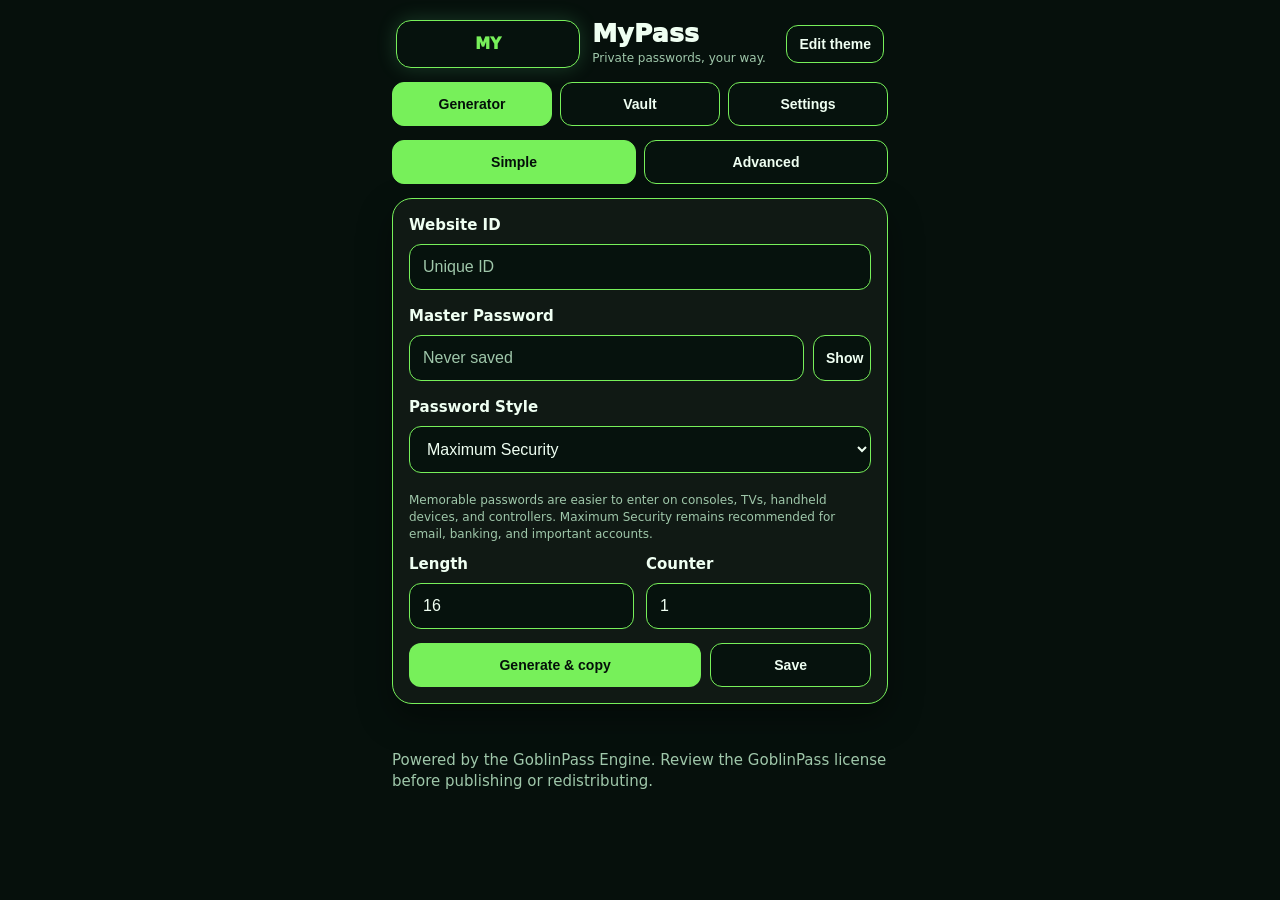
==== index.html @ a44c0b5d "4" ====
<!DOCTYPE html>
<html lang="en">
<head>
  <meta charset="utf-8">
  <title>MyPass</title>
  <meta name="viewport" content="width=device-width, initial-scale=1, viewport-fit=cover">
  <meta name="theme-color" content="#101914">
  <link rel="manifest" href="manifest.webmanifest">
  <link rel="stylesheet" href="style.css">
  <style>:root{--bg:#06100c;--card:#101914;--card2:#101914;--border:#77f05a;--border2:#77f05a;--text:#effff2;--muted:#9fc7aa;--input:#06120d;--green:#77f05a;--green2:#77f05a;--danger:#ff6672;--shadow:0 14px 34px rgba(0,0,0,.38)}*{box-sizing:border-box}body{margin:0;min-height:100vh;background:var(--bg);color:var(--text);font:15px/1.4 system-ui,-apple-system,Segoe UI,Roboto,Arial,sans-serif}.app{width:min(100%,520px);margin:0 auto;padding:calc(12px + env(safe-area-inset-top)) 12px calc(24px + env(safe-area-inset-bottom))}.brand{display:flex;align-items:center;gap:12px;padding:8px 4px 14px}.brand>div{flex:1}.theme-edit-toggle{width:auto;min-height:38px;padding:9px 12px}.mode-toggle{display:grid;grid-template-columns:1fr 1fr;gap:8px;margin:0 0 14px}.mode-toggle button.active{background:var(--green);color:#041009;border-color:var(--green)}body.simple-mode .advanced-only{display:none!important}.logo{width:48px;height:48px;display:grid;place-items:center;border-radius:15px;background:var(--input);border:1px solid var(--green);color:var(--green);font-weight:950;box-shadow:0 0 20px rgba(116,255,157,.18);object-fit:cover}.logo-fallback{display:grid}h1{font-size:25px;line-height:1;margin:0;font-weight:950;letter-spacing:.01em}.brand p{margin:4px 0 0;color:var(--muted);font-size:12px}.app-menu{display:grid;grid-template-columns:repeat(3,1fr);gap:8px;margin:0 0 14px}.app-menu button.active{background:var(--green);color:#041009;border-color:var(--green)}.page-section{display:block}.card{background:linear-gradient(180deg,var(--card),var(--card2));border:1px solid var(--border);border-radius:20px;padding:16px;box-shadow:var(--shadow);margin-bottom:14px}.theme-editor{display:grid;gap:10px}.swatch-row{display:grid;grid-template-columns:1fr repeat(4,42px);gap:8px;align-items:center}.swatch-row input{height:42px;padding:5px}.swatch-row button{height:42px;padding:0;border-color:var(--border)}.swatch-row button[data-colour="#74ff9d"]{background:#74ff9d}.swatch-row button[data-colour="#ec4bdd"]{background:#ec4bdd}.swatch-row button[data-colour="#4da3ff"]{background:#4da3ff}.swatch-row button[data-colour="#ffd166"]{background:#ffd166}.swatch-row button[data-secondary="#09160f"]{background:#09160f}.swatch-row button[data-secondary="#161026"]{background:#161026}.swatch-row button[data-secondary="#101827"]{background:#101827}.swatch-row button[data-secondary="#f7fff8"]{background:#f7fff8}.swatch-row button[data-text="#effff2"]{background:#effff2}.swatch-row button[data-text="#0b160f"]{background:#0b160f}.swatch-row button[data-text="#ffd166"]{background:#ffd166}.swatch-row button[data-text="#ffffff"]{background:#ffffff}.swatch-row button[data-muted="#9fc7aa"]{background:#9fc7aa}.swatch-row button[data-muted="#4d6355"]{background:#4d6355}.swatch-row button[data-muted="#c7f9cc"]{background:#c7f9cc}.swatch-row button[data-muted="#f4d35e"]{background:#f4d35e}label{display:block;font-weight:800;margin:0 0 8px}input,select{width:100%;border:1px solid var(--border2);background:var(--input);color:var(--text);border-radius:12px;padding:13px;outline:none;font-size:16px}select{margin-bottom:12px}input:focus,select:focus{border-color:var(--green);box-shadow:0 0 0 3px color-mix(in srgb,var(--green) 18%,transparent)}input::placeholder{color:var(--muted)}.card>input{margin-bottom:16px}.advanced-only{margin-bottom:16px}.advanced-only>input{margin-bottom:16px}.advanced-only>input:last-of-type{margin-bottom:10px}.input-row{display:flex;gap:9px;margin-bottom:16px}.input-row input{flex:1}.icon-btn{width:58px;min-width:58px;border:1px solid var(--border2);background:var(--input);color:var(--text);border-radius:12px;cursor:pointer}.icon-btn.small{height:42px;width:72px;min-width:72px;padding:9px 12px;white-space:nowrap}.save-full-row{display:flex;align-items:center;gap:8px;color:var(--muted);font-size:13px;margin:6px 0 0;font-weight:750}.check{display:flex;align-items:center;gap:8px;color:var(--muted);font-size:13px;margin:0;font-weight:750}.save-full-row input,.check input{width:16px;height:16px;padding:0;accent-color:var(--green2);flex:0 0 16px}.options-grid{display:grid;grid-template-columns:repeat(4,1fr);gap:6px;margin-bottom:14px}.check{justify-content:center;background:var(--input);border:1px solid var(--border);border-radius:12px;padding:10px 6px}.number-row{display:grid;grid-template-columns:1fr 1fr;gap:12px;margin-bottom:14px}.button-row{display:grid;grid-template-columns:1fr .55fr;gap:9px}button,.import-label{border:1px solid var(--border2);background:var(--input);color:var(--text);border-radius:12px;padding:13px 12px;font-weight:850;cursor:pointer;text-align:center;font-size:14px}.primary{background:var(--green);color:#041009;border:0}.result{margin-top:14px;border:1px dashed var(--border2);border-radius:12px;padding:12px;display:grid;grid-template-columns:minmax(0,1fr) 72px 72px;align-items:center;gap:10px;background:var(--input);color:var(--text)}.result span{min-width:0;overflow-wrap:anywhere;line-height:1.35}.hidden{display:none!important}.security-key-box{margin-bottom:16px}.security-key-box input[readonly]{cursor:pointer}.security-input-panel{margin-top:10px;padding:12px;border:1px solid var(--border);border-radius:15px;background:var(--input)}.security-panel-title{margin:0 0 10px;color:var(--muted);font-size:12px;font-weight:850}.security-progress{margin:0 0 10px;color:var(--text);font-size:13px;font-weight:850}.security-key-grid{display:grid;grid-template-columns:repeat(6,1fr);gap:7px}.security-key-grid button,.security-actions button{min-height:46px;padding:10px 6px}.security-actions{display:grid;grid-template-columns:repeat(4,1fr);gap:8px;margin-top:10px}.combo-slots{display:grid;grid-template-columns:repeat(6,1fr);gap:7px}.combo-slots button{min-height:50px;padding:10px 4px;font-size:18px}.combo-choice-panel{margin-top:10px;padding-top:10px;border-top:1px solid var(--border)}.combo-actions{grid-template-columns:repeat(3,1fr)}.notice{margin:12px 0 0;padding:12px;border:1px solid #6a5b20;border-radius:12px;background:#1b1909;color:#ffe58a;font-size:13px}.setting-row{display:flex;align-items:center;gap:10px;margin:14px 0 10px;color:var(--text)}.setting-row input{width:18px;height:18px;padding:0;accent-color:var(--green2);flex:0 0 18px}.status-line{margin:10px 0;padding:10px 12px;border:1px solid var(--border);border-radius:12px;background:var(--input);color:var(--text);font-weight:800;font-size:13px}.settings-stack{display:grid;gap:12px;margin-top:12px}.settings-card{border:1px solid var(--border);border-radius:16px;background:color-mix(in srgb,var(--input) 76%,transparent);padding:14px}.settings-card h3{margin:0 0 10px;font-size:16px}.settings-reveal{margin:8px 0 14px;padding:12px;border:1px solid var(--border);border-radius:14px;background:var(--input)}.more-info{margin:8px 0;color:var(--muted);font-size:12px}.more-info summary{cursor:pointer;color:var(--green);font-weight:850}.more-info p{margin:8px 0 0}.settings-actions{display:grid;grid-template-columns:1fr 1fr;gap:8px;margin:10px 0}.settings-actions.single-action{grid-template-columns:1fr}.settings-subtitle{margin:22px 0 8px;font-size:16px}.google-button-area{min-height:44px;display:flex;align-items:center;margin:10px 0}.google-button-area:empty{display:none}.google-account-card input:disabled{opacity:.55}.vault-head{display:flex;align-items:center;justify-content:space-between;gap:10px}h2{margin:0;font-size:18px}.muted{color:var(--muted);font-size:12px;margin:7px 0 12px}.pin-row{display:grid;grid-template-columns:1fr 96px;gap:8px}.filter{margin:4px 0 10px}.vault-actions{display:flex;gap:8px;margin-bottom:10px}.import-label{position:relative;overflow:hidden}.import-label input{position:absolute;inset:0;opacity:0}.entry{border:1px solid var(--border);border-radius:15px;padding:13px;margin-bottom:10px;background:var(--input)}.entry-title{font-weight:950;margin-bottom:7px}.entry-line{color:var(--text);font-size:13px;margin:4px 0}.entry-actions{display:grid;grid-template-columns:repeat(2,1fr);gap:8px;margin-top:10px}.entry-actions button{padding:10px 8px}.danger{color:#ffe3e6;border-color:#70424a;background:#211014}.sensitive-note{color:var(--muted);font-size:11px;margin-left:5px}footer{width:min(100%,520px);margin:0 auto;padding:8px 12px 28px;color:var(--muted)}@media(max-width:380px){.security-key-grid{grid-template-columns:repeat(4,1fr)}.combo-slots{grid-template-columns:repeat(6,1fr)}.security-actions{grid-template-columns:1fr}.combo-actions{grid-template-columns:1fr}.options-grid{grid-template-columns:repeat(2,1fr)}.button-row{grid-template-columns:1fr}.result{grid-template-columns:1fr}.result .icon-btn.small{width:100%}.settings-actions{grid-template-columns:1fr}}</style>
</head>
<body>
  <main class="app">
    <header class="brand">
      <div id="brandLogoMark" class="logo logo-fallback" aria-hidden="true">M</div>
      <div>
        <h1 id="brandTitle">MyPass</h1>
        <p id="brandTagline">Private passwords, your way.</p>
      </div>
      <button id="themeEditToggle" class="theme-edit-toggle" type="button">Edit theme</button>
    </header>

    <nav class="app-menu" aria-label="Main menu">
      <button id="generatorTab" class="active" type="button" data-page-target="generatorPage">Generator</button>
      <button id="vaultTab" type="button" data-page-target="vaultPage">Vault</button>
      <button id="settingsTab" type="button" data-page-target="settingsPage">Settings</button>
    </nav>

    <div class="mode-toggle" aria-label="Interface mode">
      <button id="simpleMode" type="button">Simple</button>
      <button id="advancedMode" type="button">Advanced</button>
    </div>

    <section id="themeEditor" class="card theme-editor hidden">
      <label>Site name</label>
      <input id="themeSiteName" type="text" value="MyPass">
      <label>Tagline</label>
      <input id="themeTagline" type="text" value="Private passwords, your way.">
      <label>Primary colour</label>
      <div class="swatch-row">
        <input id="themePrimary" type="color" value="#77f05a">
        <button data-colour="#74ff9d" type="button"></button>
        <button data-colour="#ec4bdd" type="button"></button>
        <button data-colour="#4da3ff" type="button"></button>
        <button data-colour="#ffd166" type="button"></button>
      </div>
      <label>Secondary colour</label>
      <div class="swatch-row">
        <input id="themeSecondary" type="color" value="#101914">
        <button data-secondary="#09160f" type="button"></button>
        <button data-secondary="#161026" type="button"></button>
        <button data-secondary="#101827" type="button"></button>
        <button data-secondary="#f7fff8" type="button"></button>
      </div>
      <label>Font colour</label>
      <div class="swatch-row">
        <input id="themeText" type="color" value="#effff2">
        <button data-text="#effff2" type="button"></button>
        <button data-text="#0b160f" type="button"></button>
        <button data-text="#ffd166" type="button"></button>
        <button data-text="#ffffff" type="button"></button>
      </div>
      <label>Muted text colour</label>
      <div class="swatch-row">
        <input id="themeMuted" type="color" value="#9fc7aa">
        <button data-muted="#9fc7aa" type="button"></button>
        <button data-muted="#4d6355" type="button"></button>
        <button data-muted="#c7f9cc" type="button"></button>
        <button data-muted="#f4d35e" type="button"></button>
      </div>
      <button id="themeReset" type="button">Reset theme</button>
    </section>

    <section id="generatorPage" class="page-section">
    <section class="card">
      <label>Website ID</label>
      <input id="siteId" type="text" placeholder="Unique ID" autocomplete="off" autocapitalize="none" spellcheck="false">

      <div class="advanced-only">
        <label>Site (optional)</label>
        <input id="site" type="text" placeholder="example.com" autocomplete="off" autocapitalize="none" spellcheck="false">

        <label>Login (optional)</label>
        <input id="login" type="text" placeholder="username or email" autocomplete="off" autocapitalize="none" spellcheck="false">

        <label class="save-full-row">
          <input id="storeFullLogin" type="checkbox">
          Store full login for this entry
        </label>
      </div>

      <label>Master Password</label>
      <div class="input-row">
        <input id="master" type="password" placeholder="Never saved" autocomplete="off" autocapitalize="none" spellcheck="false">
        <button id="toggleMaster" class="icon-btn" type="button" aria-label="Show master password">Show</button>
      </div>

      <div id="securityKeyBox" class="security-key-box hidden" data-entry-mode="keyboard">
        <label>Additional Secret</label>
        <input id="securityKey" type="password" placeholder="Example: GP4837" autocomplete="off" autocapitalize="characters" spellcheck="false">
        <p class="muted">The full Additional Secret is required every time. MyPass does not store it.</p>
        <div id="securityInputPanel" class="security-input-panel hidden" aria-live="polite"></div>
      </div>

      <label for="passwordStyle">Password Style</label>
      <select id="passwordStyle">
        <option value="maximum">Maximum Security</option>
        <option value="memorable">Memorable Password</option>
      </select>
      <div id="memorableOptions" class="hidden">
        <label for="memorableStrength">Memorable Strength</label>
        <select id="memorableStrength">
          <option value="easy">Easy - 3 words</option>
          <option value="standard" selected>Standard - 4 words</option>
          <option value="strong">Strong - 4 words + number + symbol</option>
        </select>
      </div>
      <p class="muted">Memorable passwords are easier to enter on consoles, TVs, handheld devices, and controllers. Maximum Security remains recommended for email, banking, and important accounts.</p>

      <div class="options-grid advanced-only">
        <label class="check"><input id="lower" type="checkbox" checked> a-z</label>
        <label class="check"><input id="upper" type="checkbox" checked> A-Z</label>
        <label class="check"><input id="nums" type="checkbox" checked> 0-9</label>
        <label class="check"><input id="symbols" type="checkbox" checked> %!@</label>
      </div>

      <div class="number-row">
        <div>
          <label>Length</label>
          <input id="length" type="number" min="8" max="64" value="16">
        </div>
        <div>
          <label>Counter</label>
          <input id="counter" type="number" min="1" max="999" value="1">
        </div>
      </div>

      <div class="button-row">
        <button id="generate" class="primary" type="button">Generate & copy</button>
        <button id="save" type="button">Save</button>
      </div>

      <div id="result" class="result hidden">
        <span id="resultText"></span>
        <button id="copyGenerated" class="icon-btn small" type="button" aria-label="Copy generated password">Copy</button>
        <button id="toggleGenerated" class="icon-btn small" type="button" aria-label="Show generated password">Show</button>
      </div>
    </section>
    </section>

    <section id="vaultPage" class="page-section hidden">
    <section class="card">
      <div class="vault-head">
        <h2>Vault</h2>
        <button id="vaultBtn" type="button">Show vault</button>
      </div>
      <p class="muted">Saved encrypted on this device. Your vault PIN is required to decrypt saved entries.</p>

      <div id="pinBox" class="pin-box hidden">
        <p class="muted">Create or enter your vault PIN to decrypt your local vault.</p>
        <div class="pin-row">
          <input id="vaultPin" type="password" maxlength="4" inputmode="numeric" placeholder="Vault PIN">
          <button id="setOrUnlockPin" type="button">Unlock</button>
        </div>
      </div>

      <div id="vaultArea" class="hidden">
        <input id="filter" class="filter" type="text" placeholder="Filter vault..." autocomplete="off">
        <div class="vault-actions">
          <button id="exportBtn" type="button">Export</button>
          <label class="import-label">
            Import
            <input id="importFile" type="file" accept="application/json">
          </label>
        </div>
        <div id="entries" class="entries"></div>
      </div>
    </section>
    </section>

    <section id="settingsPage" class="page-section hidden">
      <section class="card">
        <div class="vault-head">
          <h2>Settings</h2>
        </div>
        <select id="defaultPasswordStyle" class="hidden" aria-hidden="true" tabindex="-1">
          <option value="maximum" selected>Maximum Security</option>
          <option value="memorable">Memorable Password</option>
        </select>
        <div class="settings-stack">
          <section class="settings-card">
            <h3>Vault</h3>
            <label class="setting-row">
              <input id="saveWebsiteIds" type="checkbox" checked>
              Save Website IDs in vault
            </label>
            <p class="muted">Keeps saved entries easier to reuse. Turn this off if you prefer to remember IDs yourself.</p>
          </section>
          <section class="settings-card">
            <h3>Security</h3>
            <label class="setting-row">
              <input id="enableSecurityKey" type="checkbox">
              Enable Additional Secret
            </label>
            <div id="securityKeyMethodGroup" class="settings-reveal hidden">
              <label for="securityKeyInputMethod">Additional Secret Input Method</label>
              <select id="securityKeyInputMethod">
                <option value="normal">Normal Keyboard</option>
                <option value="desktop-shuffled">Desktop Shuffled Keyboard</option>
                <option value="mobile-combo">Mobile Combination Lock</option>
              </select>
              <details class="more-info">
                <summary>More info</summary>
                <p>Recommended formats include G48372, DOG123, CAT456, or GP4837. Suggested format: 2 letters + 4 digits, for example GP4837.</p>
              </details>
              <p id="securityKeyWarning" class="notice">The Additional Secret adds another private input to password generation. It may reduce risk from basic keyloggers, but it cannot protect against a fully compromised device, screen recording, or advanced malware.</p>
            </div>
            <label class="setting-row">
              <input id="enableTrustedDevice" type="checkbox">
              Enable Trusted Device Protection
            </label>
            <div id="trustedDeviceDetails" class="settings-reveal hidden">
              <p id="trustedDeviceStatus" class="status-line">Trusted Device Protection: Disabled</p>
              <div class="settings-actions">
                <button id="showRecoveryKey" type="button">Show Recovery Key</button>
                <button id="restoreTrustedDevice" type="button">Restore Trusted Device</button>
              </div>
              <details class="more-info">
                <summary>More info</summary>
                <p>Trusted Device Protection adds a hidden local key to password generation. Passwords created with it enabled need the same trusted key restored on another device.</p>
              </details>
              <p id="trustedDeviceWarning" class="notice">If the Trusted Device Key is lost and no recovery key was saved, passwords generated with Trusted Device Protection cannot be recovered.</p>
            </div>
          </section>
          <section class="settings-card">
            <h3>Privacy</h3>
            <label class="setting-row">
              <input id="copyPasswordOnly" type="checkbox">
              Copy Password Only
            </label>
            <p class="muted">Copies the generated password without showing it on screen.</p>
          </section>
          <section class="settings-card google-account-card">
            <h3>Google Sign-In</h3>
            <p class="muted">Optional. Google Sign-In can identify the user for future encrypted vault sync/import/export convenience. It is not used for password generation unless Google Security Factor is enabled.</p>
            <label class="setting-row">
              <input id="googleSecurityFactor" type="checkbox">
              Google Security Factor
            </label>
            <p class="muted">When enabled, GoblinPass requires Google Sign-In and uses the stable Google account subject ID as an extra password ingredient. It does not use your email address.</p>
            <p id="googleSecurityWarning" class="notice">If you lose access to this Google account, you may not be able to regenerate the same passwords.</p>
            <div class="settings-actions">
              <button id="setupGoogleSignIn" type="button">Set up Google Sign-In</button>
              <button id="googleSignOut" type="button">Sign out</button>
            </div>
            <div id="googleSignInButton" class="google-button-area"></div>
            <p id="googleSignInStatus" class="status-line">Google Sign-In: Not signed in</p>
            <details class="more-info">
              <summary>More info</summary>
              <p>Google Sign-In uses basic identity only. Do not add a Google client secret to this static site. The Google Subject ID is kept in memory for generation and is not saved in plain text.</p>
            </details>
          </section>
        </div>
      </section>
    </section>
  </main>
  <footer>Powered by the GoblinPass Engine. Review the GoblinPass license before publishing or redistributing.</footer>
  <script src="core/security.js"></script>
  <script src="core/password-generator.js"></script>
  <script src="app.js"></script>
</body>
</html>
---- style.css ----
:root{--bg:#06100c;--card:#101914;--card2:#101914;--border:#77f05a;--border2:#77f05a;--text:#effff2;--muted:#9fc7aa;--input:#06120d;--green:#77f05a;--green2:#77f05a;--danger:#ff6672;--shadow:0 14px 34px rgba(0,0,0,.38)}*{box-sizing:border-box}body{margin:0;min-height:100vh;background:var(--bg);color:var(--text);font:15px/1.4 system-ui,-apple-system,Segoe UI,Roboto,Arial,sans-serif}.app{width:min(100%,520px);margin:0 auto;padding:calc(12px + env(safe-area-inset-top)) 12px calc(24px + env(safe-area-inset-bottom))}.brand{display:flex;align-items:center;gap:12px;padding:8px 4px 14px}.brand>div{flex:1}.theme-edit-toggle{width:auto;min-height:38px;padding:9px 12px}.mode-toggle{display:grid;grid-template-columns:1fr 1fr;gap:8px;margin:0 0 14px}.mode-toggle button.active{background:var(--green);color:#041009;border-color:var(--green)}body.simple-mode .advanced-only{display:none!important}.logo{width:48px;height:48px;display:grid;place-items:center;border-radius:15px;background:var(--input);border:1px solid var(--green);color:var(--green);font-weight:950;box-shadow:0 0 20px rgba(116,255,157,.18);object-fit:cover}.logo-fallback{display:grid}h1{font-size:25px;line-height:1;margin:0;font-weight:950;letter-spacing:.01em}.brand p{margin:4px 0 0;color:var(--muted);font-size:12px}.app-menu{display:grid;grid-template-columns:repeat(3,1fr);gap:8px;margin:0 0 14px}.app-menu button.active{background:var(--green);color:#041009;border-color:var(--green)}.page-section{display:block}.card{background:linear-gradient(180deg,var(--card),var(--card2));border:1px solid var(--border);border-radius:20px;padding:16px;box-shadow:var(--shadow);margin-bottom:14px}.theme-editor{display:grid;gap:10px}.swatch-row{display:grid;grid-template-columns:1fr repeat(4,42px);gap:8px;align-items:center}.swatch-row input{height:42px;padding:5px}.swatch-row button{height:42px;padding:0;border-color:var(--border)}.swatch-row button[data-colour="#74ff9d"]{background:#74ff9d}.swatch-row button[data-colour="#ec4bdd"]{background:#ec4bdd}.swatch-row button[data-colour="#4da3ff"]{background:#4da3ff}.swatch-row button[data-colour="#ffd166"]{background:#ffd166}.swatch-row button[data-secondary="#09160f"]{background:#09160f}.swatch-row button[data-secondary="#161026"]{background:#161026}.swatch-row button[data-secondary="#101827"]{background:#101827}.swatch-row button[data-secondary="#f7fff8"]{background:#f7fff8}.swatch-row button[data-text="#effff2"]{background:#effff2}.swatch-row button[data-text="#0b160f"]{background:#0b160f}.swatch-row button[data-text="#ffd166"]{background:#ffd166}.swatch-row button[data-text="#ffffff"]{background:#ffffff}.swatch-row button[data-muted="#9fc7aa"]{background:#9fc7aa}.swatch-row button[data-muted="#4d6355"]{background:#4d6355}.swatch-row button[data-muted="#c7f9cc"]{background:#c7f9cc}.swatch-row button[data-muted="#f4d35e"]{background:#f4d35e}label{display:block;font-weight:800;margin:0 0 8px}input,select{width:100%;border:1px solid var(--border2);background:var(--input);color:var(--text);border-radius:12px;padding:13px;outline:none;font-size:16px}select{margin-bottom:12px}input:focus,select:focus{border-color:var(--green);box-shadow:0 0 0 3px color-mix(in srgb,var(--green) 18%,transparent)}input::placeholder{color:var(--muted)}.card>input{margin-bottom:16px}.advanced-only{margin-bottom:16px}.advanced-only>input{margin-bottom:16px}.advanced-only>input:last-of-type{margin-bottom:10px}.input-row{display:flex;gap:9px;margin-bottom:16px}.input-row input{flex:1}.icon-btn{width:58px;min-width:58px;border:1px solid var(--border2);background:var(--input);color:var(--text);border-radius:12px;cursor:pointer}.icon-btn.small{height:42px;width:72px;min-width:72px;padding:9px 12px;white-space:nowrap}.save-full-row{display:flex;align-items:center;gap:8px;color:var(--muted);font-size:13px;margin:6px 0 0;font-weight:750}.check{display:flex;align-items:center;gap:8px;color:var(--muted);font-size:13px;margin:0;font-weight:750}.save-full-row input,.check input{width:16px;height:16px;padding:0;accent-color:var(--green2);flex:0 0 16px}.options-grid{display:grid;grid-template-columns:repeat(4,1fr);gap:6px;margin-bottom:14px}.check{justify-content:center;background:var(--input);border:1px solid var(--border);border-radius:12px;padding:10px 6px}.number-row{display:grid;grid-template-columns:1fr 1fr;gap:12px;margin-bottom:14px}.button-row{display:grid;grid-template-columns:1fr .55fr;gap:9px}button,.import-label{border:1px solid var(--border2);background:var(--input);color:var(--text);border-radius:12px;padding:13px 12px;font-weight:850;cursor:pointer;text-align:center;font-size:14px}.primary{background:var(--green);color:#041009;border:0}.result{margin-top:14px;border:1px dashed var(--border2);border-radius:12px;padding:12px;display:grid;grid-template-columns:minmax(0,1fr) 72px 72px;align-items:center;gap:10px;background:var(--input);color:var(--text)}.result span{min-width:0;overflow-wrap:anywhere;line-height:1.35}.hidden{display:none!important}.security-key-box{margin-bottom:16px}.security-key-box input[readonly]{cursor:pointer}.security-input-panel{margin-top:10px;padding:12px;border:1px solid var(--border);border-radius:15px;background:var(--input)}.security-panel-title{margin:0 0 10px;color:var(--muted);font-size:12px;font-weight:850}.security-progress{margin:0 0 10px;color:var(--text);font-size:13px;font-weight:850}.security-key-grid{display:grid;grid-template-columns:repeat(6,1fr);gap:7px}.security-key-grid button,.security-actions button{min-height:46px;padding:10px 6px}.security-actions{display:grid;grid-template-columns:repeat(4,1fr);gap:8px;margin-top:10px}.combo-slots{display:grid;grid-template-columns:repeat(6,1fr);gap:7px}.combo-slots button{min-height:50px;padding:10px 4px;font-size:18px}.combo-choice-panel{margin-top:10px;padding-top:10px;border-top:1px solid var(--border)}.combo-actions{grid-template-columns:repeat(3,1fr)}.notice{margin:12px 0 0;padding:12px;border:1px solid #6a5b20;border-radius:12px;background:#1b1909;color:#ffe58a;font-size:13px}.setting-row{display:flex;align-items:center;gap:10px;margin:14px 0 10px;color:var(--text)}.setting-row input{width:18px;height:18px;padding:0;accent-color:var(--green2);flex:0 0 18px}.status-line{margin:10px 0;padding:10px 12px;border:1px solid var(--border);border-radius:12px;background:var(--input);color:var(--text);font-weight:800;font-size:13px}.settings-stack{display:grid;gap:12px;margin-top:12px}.settings-card{border:1px solid var(--border);border-radius:16px;background:color-mix(in srgb,var(--input) 76%,transparent);padding:14px}.settings-card h3{margin:0 0 10px;font-size:16px}.settings-reveal{margin:8px 0 14px;padding:12px;border:1px solid var(--border);border-radius:14px;background:var(--input)}.more-info{margin:8px 0;color:var(--muted);font-size:12px}.more-info summary{cursor:pointer;color:var(--green);font-weight:850}.more-info p{margin:8px 0 0}.settings-actions{display:grid;grid-template-columns:1fr 1fr;gap:8px;margin:10px 0}.settings-actions.single-action{grid-template-columns:1fr}.settings-subtitle{margin:22px 0 8px;font-size:16px}.google-button-area{min-height:44px;display:flex;align-items:center;margin:10px 0}.google-button-area:empty{display:none}.google-account-card input:disabled{opacity:.55}.vault-head{display:flex;align-items:center;justify-content:space-between;gap:10px}h2{margin:0;font-size:18px}.muted{color:var(--muted);font-size:12px;margin:7px 0 12px}.pin-row{display:grid;grid-template-columns:1fr 96px;gap:8px}.filter{margin:4px 0 10px}.vault-actions{display:flex;gap:8px;margin-bottom:10px}.import-label{position:relative;overflow:hidden}.import-label input{position:absolute;inset:0;opacity:0}.entry{border:1px solid var(--border);border-radius:15px;padding:13px;margin-bottom:10px;background:var(--input)}.entry-title{font-weight:950;margin-bottom:7px}.entry-line{color:var(--text);font-size:13px;margin:4px 0}.entry-actions{display:grid;grid-template-columns:repeat(2,1fr);gap:8px;margin-top:10px}.entry-actions button{padding:10px 8px}.danger{color:#ffe3e6;border-color:#70424a;background:#211014}.sensitive-note{color:var(--muted);font-size:11px;margin-left:5px}footer{width:min(100%,520px);margin:0 auto;padding:8px 12px 28px;color:var(--muted)}@media(max-width:380px){.security-key-grid{grid-template-columns:repeat(4,1fr)}.combo-slots{grid-template-columns:repeat(6,1fr)}.security-actions{grid-template-columns:1fr}.combo-actions{grid-template-columns:1fr}.options-grid{grid-template-columns:repeat(2,1fr)}.button-row{grid-template-columns:1fr}.result{grid-template-columns:1fr}.result .icon-btn.small{width:100%}.settings-actions{grid-template-columns:1fr}}
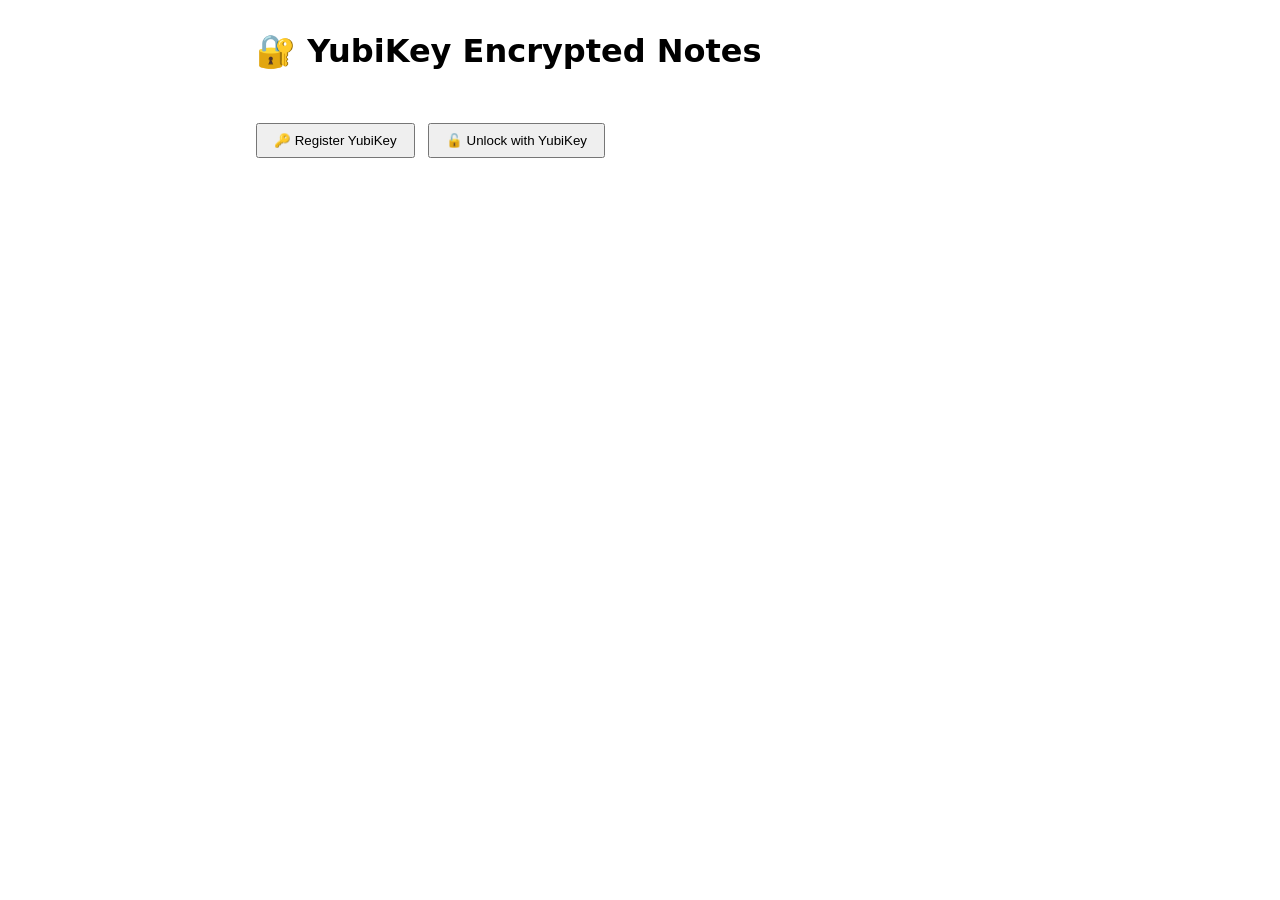
==== commit 9b298027: "dd" ====
--- a/index.html
+++ b/index.html
@@ -1,272 +1,40 @@
 <!DOCTYPE html>
 <html lang="en">
 <head>
-  <meta charset="utf-8">
-  <title>MyPass</title>
-  <meta name="viewport" content="width=device-width, initial-scale=1, viewport-fit=cover">
-  <meta name="theme-color" content="#101914">
-  <link rel="manifest" href="manifest.webmanifest">
-  <link rel="stylesheet" href="style.css">
-  <style>:root{--bg:#06100c;--card:#101914;--card2:#101914;--border:#77f05a;--border2:#77f05a;--text:#effff2;--muted:#9fc7aa;--input:#06120d;--green:#77f05a;--green2:#77f05a;--danger:#ff6672;--shadow:0 14px 34px rgba(0,0,0,.38)}*{box-sizing:border-box}body{margin:0;min-height:100vh;background:var(--bg);color:var(--text);font:15px/1.4 system-ui,-apple-system,Segoe UI,Roboto,Arial,sans-serif}.app{width:min(100%,520px);margin:0 auto;padding:calc(12px + env(safe-area-inset-top)) 12px calc(24px + env(safe-area-inset-bottom))}.brand{display:flex;align-items:center;gap:12px;padding:8px 4px 14px}.brand>div{flex:1}.theme-edit-toggle{width:auto;min-height:38px;padding:9px 12px}.mode-toggle{display:grid;grid-template-columns:1fr 1fr;gap:8px;margin:0 0 14px}.mode-toggle button.active{background:var(--green);color:#041009;border-color:var(--green)}body.simple-mode .advanced-only{display:none!important}.logo{width:48px;height:48px;display:grid;place-items:center;border-radius:15px;background:var(--input);border:1px solid var(--green);color:var(--green);font-weight:950;box-shadow:0 0 20px rgba(116,255,157,.18);object-fit:cover}.logo-fallback{display:grid}h1{font-size:25px;line-height:1;margin:0;font-weight:950;letter-spacing:.01em}.brand p{margin:4px 0 0;color:var(--muted);font-size:12px}.app-menu{display:grid;grid-template-columns:repeat(3,1fr);gap:8px;margin:0 0 14px}.app-menu button.active{background:var(--green);color:#041009;border-color:var(--green)}.page-section{display:block}.card{background:linear-gradient(180deg,var(--card),var(--card2));border:1px solid var(--border);border-radius:20px;padding:16px;box-shadow:var(--shadow);margin-bottom:14px}.theme-editor{display:grid;gap:10px}.swatch-row{display:grid;grid-template-columns:1fr repeat(4,42px);gap:8px;align-items:center}.swatch-row input{height:42px;padding:5px}.swatch-row button{height:42px;padding:0;border-color:var(--border)}.swatch-row button[data-colour="#74ff9d"]{background:#74ff9d}.swatch-row button[data-colour="#ec4bdd"]{background:#ec4bdd}.swatch-row button[data-colour="#4da3ff"]{background:#4da3ff}.swatch-row button[data-colour="#ffd166"]{background:#ffd166}.swatch-row button[data-secondary="#09160f"]{background:#09160f}.swatch-row button[data-secondary="#161026"]{background:#161026}.swatch-row button[data-secondary="#101827"]{background:#101827}.swatch-row button[data-secondary="#f7fff8"]{background:#f7fff8}.swatch-row button[data-text="#effff2"]{background:#effff2}.swatch-row button[data-text="#0b160f"]{background:#0b160f}.swatch-row button[data-text="#ffd166"]{background:#ffd166}.swatch-row button[data-text="#ffffff"]{background:#ffffff}.swatch-row button[data-muted="#9fc7aa"]{background:#9fc7aa}.swatch-row button[data-muted="#4d6355"]{background:#4d6355}.swatch-row button[data-muted="#c7f9cc"]{background:#c7f9cc}.swatch-row button[data-muted="#f4d35e"]{background:#f4d35e}label{display:block;font-weight:800;margin:0 0 8px}input,select{width:100%;border:1px solid var(--border2);background:var(--input);color:var(--text);border-radius:12px;padding:13px;outline:none;font-size:16px}select{margin-bottom:12px}input:focus,select:focus{border-color:var(--green);box-shadow:0 0 0 3px color-mix(in srgb,var(--green) 18%,transparent)}input::placeholder{color:var(--muted)}.card>input{margin-bottom:16px}.advanced-only{margin-bottom:16px}.advanced-only>input{margin-bottom:16px}.advanced-only>input:last-of-type{margin-bottom:10px}.input-row{display:flex;gap:9px;margin-bottom:16px}.input-row input{flex:1}.icon-btn{width:58px;min-width:58px;border:1px solid var(--border2);background:var(--input);color:var(--text);border-radius:12px;cursor:pointer}.icon-btn.small{height:42px;width:72px;min-width:72px;padding:9px 12px;white-space:nowrap}.save-full-row{display:flex;align-items:center;gap:8px;color:var(--muted);font-size:13px;margin:6px 0 0;font-weight:750}.check{display:flex;align-items:center;gap:8px;color:var(--muted);font-size:13px;margin:0;font-weight:750}.save-full-row input,.check input{width:16px;height:16px;padding:0;accent-color:var(--green2);flex:0 0 16px}.options-grid{display:grid;grid-template-columns:repeat(4,1fr);gap:6px;margin-bottom:14px}.check{justify-content:center;background:var(--input);border:1px solid var(--border);border-radius:12px;padding:10px 6px}.number-row{display:grid;grid-template-columns:1fr 1fr;gap:12px;margin-bottom:14px}.button-row{display:grid;grid-template-columns:1fr .55fr;gap:9px}button,.import-label{border:1px solid var(--border2);background:var(--input);color:var(--text);border-radius:12px;padding:13px 12px;font-weight:850;cursor:pointer;text-align:center;font-size:14px}.primary{background:var(--green);color:#041009;border:0}.result{margin-top:14px;border:1px dashed var(--border2);border-radius:12px;padding:12px;display:grid;grid-template-columns:minmax(0,1fr) 72px 72px;align-items:center;gap:10px;background:var(--input);color:var(--text)}.result span{min-width:0;overflow-wrap:anywhere;line-height:1.35}.hidden{display:none!important}.security-key-box{margin-bottom:16px}.security-key-box input[readonly]{cursor:pointer}.security-input-panel{margin-top:10px;padding:12px;border:1px solid var(--border);border-radius:15px;background:var(--input)}.security-panel-title{margin:0 0 10px;color:var(--muted);font-size:12px;font-weight:850}.security-progress{margin:0 0 10px;color:var(--text);font-size:13px;font-weight:850}.security-key-grid{display:grid;grid-template-columns:repeat(6,1fr);gap:7px}.security-key-grid button,.security-actions button{min-height:46px;padding:10px 6px}.security-actions{display:grid;grid-template-columns:repeat(4,1fr);gap:8px;margin-top:10px}.combo-slots{display:grid;grid-template-columns:repeat(6,1fr);gap:7px}.combo-slots button{min-height:50px;padding:10px 4px;font-size:18px}.combo-choice-panel{margin-top:10px;padding-top:10px;border-top:1px solid var(--border)}.combo-actions{grid-template-columns:repeat(3,1fr)}.notice{margin:12px 0 0;padding:12px;border:1px solid #6a5b20;border-radius:12px;background:#1b1909;color:#ffe58a;font-size:13px}.setting-row{display:flex;align-items:center;gap:10px;margin:14px 0 10px;color:var(--text)}.setting-row input{width:18px;height:18px;padding:0;accent-color:var(--green2);flex:0 0 18px}.status-line{margin:10px 0;padding:10px 12px;border:1px solid var(--border);border-radius:12px;background:var(--input);color:var(--text);font-weight:800;font-size:13px}.settings-stack{display:grid;gap:12px;margin-top:12px}.settings-card{border:1px solid var(--border);border-radius:16px;background:color-mix(in srgb,var(--input) 76%,transparent);padding:14px}.settings-card h3{margin:0 0 10px;font-size:16px}.settings-reveal{margin:8px 0 14px;padding:12px;border:1px solid var(--border);border-radius:14px;background:var(--input)}.more-info{margin:8px 0;color:var(--muted);font-size:12px}.more-info summary{cursor:pointer;color:var(--green);font-weight:850}.more-info p{margin:8px 0 0}.settings-actions{display:grid;grid-template-columns:1fr 1fr;gap:8px;margin:10px 0}.settings-actions.single-action{grid-template-columns:1fr}.settings-subtitle{margin:22px 0 8px;font-size:16px}.google-button-area{min-height:44px;display:flex;align-items:center;margin:10px 0}.google-button-area:empty{display:none}.google-account-card input:disabled{opacity:.55}.vault-head{display:flex;align-items:center;justify-content:space-between;gap:10px}h2{margin:0;font-size:18px}.muted{color:var(--muted);font-size:12px;margin:7px 0 12px}.pin-row{display:grid;grid-template-columns:1fr 96px;gap:8px}.filter{margin:4px 0 10px}.vault-actions{display:flex;gap:8px;margin-bottom:10px}.import-label{position:relative;overflow:hidden}.import-label input{position:absolute;inset:0;opacity:0}.entry{border:1px solid var(--border);border-radius:15px;padding:13px;margin-bottom:10px;background:var(--input)}.entry-title{font-weight:950;margin-bottom:7px}.entry-line{color:var(--text);font-size:13px;margin:4px 0}.entry-actions{display:grid;grid-template-columns:repeat(2,1fr);gap:8px;margin-top:10px}.entry-actions button{padding:10px 8px}.danger{color:#ffe3e6;border-color:#70424a;background:#211014}.sensitive-note{color:var(--muted);font-size:11px;margin-left:5px}footer{width:min(100%,520px);margin:0 auto;padding:8px 12px 28px;color:var(--muted)}@media(max-width:380px){.security-key-grid{grid-template-columns:repeat(4,1fr)}.combo-slots{grid-template-columns:repeat(6,1fr)}.security-actions{grid-template-columns:1fr}.combo-actions{grid-template-columns:1fr}.options-grid{grid-template-columns:repeat(2,1fr)}.button-row{grid-template-columns:1fr}.result{grid-template-columns:1fr}.result .icon-btn.small{width:100%}.settings-actions{grid-template-columns:1fr}}</style>
+    <meta charset="UTF-8">
+    <meta name="viewport" content="width=device-width, initial-scale=1.0">
+    <title>YubiKey Encrypted Notes</title>
+    <style>
+        * { box-sizing: border-box; }
+        body { font-family: system-ui, sans-serif; max-width: 800px; margin: 2rem auto; padding: 0 1rem; }
+        .hidden { display: none; }
+        textarea { width: 100%; height: 300px; font-family: monospace; padding: 0.5rem; }
+        button { padding: 0.5rem 1rem; margin-right: 0.5rem; margin-bottom: 0.5rem; cursor: pointer; }
+        .status { padding: 0.5rem; margin: 1rem 0; border-radius: 4px; }
+        .error { background: #fee; color: #c00; border: 1px solid #fcc; }
+        .success { background: #efe; color: #060; border: 1px solid #cfc; }
+        .info { background: #eef; color: #006; border: 1px solid #ccf; }
+    </style>
 </head>
 <body>
-  <main class="app">
-    <header class="brand">
-      <div id="brandLogoMark" class="logo logo-fallback" aria-hidden="true">M</div>
-      <div>
-        <h1 id="brandTitle">MyPass</h1>
-        <p id="brandTagline">Private passwords, your way.</p>
-      </div>
-      <button id="themeEditToggle" class="theme-edit-toggle" type="button">Edit theme</button>
-    </header>
+    <h1>🔐 YubiKey Encrypted Notes</h1>
+    
+    <div id="status" class="status"></div>
 
-    <nav class="app-menu" aria-label="Main menu">
-      <button id="generatorTab" class="active" type="button" data-page-target="generatorPage">Generator</button>
-      <button id="vaultTab" type="button" data-page-target="vaultPage">Vault</button>
-      <button id="settingsTab" type="button" data-page-target="settingsPage">Settings</button>
-    </nav>
-
-    <div class="mode-toggle" aria-label="Interface mode">
-      <button id="simpleMode" type="button">Simple</button>
-      <button id="advancedMode" type="button">Advanced</button>
+    <div id="authSection">
+        <button id="registerBtn">🔑 Register YubiKey</button>
+        <button id="loginBtn">🔓 Unlock with YubiKey</button>
     </div>
 
-    <section id="themeEditor" class="card theme-editor hidden">
-      <label>Site name</label>
-      <input id="themeSiteName" type="text" value="MyPass">
-      <label>Tagline</label>
-      <input id="themeTagline" type="text" value="Private passwords, your way.">
-      <label>Primary colour</label>
-      <div class="swatch-row">
-        <input id="themePrimary" type="color" value="#77f05a">
-        <button data-colour="#74ff9d" type="button"></button>
-        <button data-colour="#ec4bdd" type="button"></button>
-        <button data-colour="#4da3ff" type="button"></button>
-        <button data-colour="#ffd166" type="button"></button>
-      </div>
-      <label>Secondary colour</label>
-      <div class="swatch-row">
-        <input id="themeSecondary" type="color" value="#101914">
-        <button data-secondary="#09160f" type="button"></button>
-        <button data-secondary="#161026" type="button"></button>
-        <button data-secondary="#101827" type="button"></button>
-        <button data-secondary="#f7fff8" type="button"></button>
-      </div>
-      <label>Font colour</label>
-      <div class="swatch-row">
-        <input id="themeText" type="color" value="#effff2">
-        <button data-text="#effff2" type="button"></button>
-        <button data-text="#0b160f" type="button"></button>
-        <button data-text="#ffd166" type="button"></button>
-        <button data-text="#ffffff" type="button"></button>
-      </div>
-      <label>Muted text colour</label>
-      <div class="swatch-row">
-        <input id="themeMuted" type="color" value="#9fc7aa">
-        <button data-muted="#9fc7aa" type="button"></button>
-        <button data-muted="#4d6355" type="button"></button>
-        <button data-muted="#c7f9cc" type="button"></button>
-        <button data-muted="#f4d35e" type="button"></button>
-      </div>
-      <button id="themeReset" type="button">Reset theme</button>
-    </section>
+    <div id="notesSection" class="hidden">
+        <h2>Your Encrypted Notes</h2>
+        <textarea id="noteContent" placeholder="Write your private notes here..."></textarea>
+        <br>
+        <button id="saveBtn">💾 Save (encrypted locally)</button>
+        <button id="exportBtn">📎 Export & Save as Encrypted File</button>
+        <button id="lockBtn">🔒 Lock & Clear</button>
+    </div>
 
-    <section id="generatorPage" class="page-section">
-    <section class="card">
-      <label>Website ID</label>
-      <input id="siteId" type="text" placeholder="Unique ID" autocomplete="off" autocapitalize="none" spellcheck="false">
-
-      <div class="advanced-only">
-        <label>Site (optional)</label>
-        <input id="site" type="text" placeholder="example.com" autocomplete="off" autocapitalize="none" spellcheck="false">
-
-        <label>Login (optional)</label>
-        <input id="login" type="text" placeholder="username or email" autocomplete="off" autocapitalize="none" spellcheck="false">
-
-        <label class="save-full-row">
-          <input id="storeFullLogin" type="checkbox">
-          Store full login for this entry
-        </label>
-      </div>
-
-      <label>Master Password</label>
-      <div class="input-row">
-        <input id="master" type="password" placeholder="Never saved" autocomplete="off" autocapitalize="none" spellcheck="false">
-        <button id="toggleMaster" class="icon-btn" type="button" aria-label="Show master password">Show</button>
-      </div>
-
-      <div id="securityKeyBox" class="security-key-box hidden" data-entry-mode="keyboard">
-        <label>Additional Secret</label>
-        <input id="securityKey" type="password" placeholder="Example: GP4837" autocomplete="off" autocapitalize="characters" spellcheck="false">
-        <p class="muted">The full Additional Secret is required every time. MyPass does not store it.</p>
-        <div id="securityInputPanel" class="security-input-panel hidden" aria-live="polite"></div>
-      </div>
-
-      <label for="passwordStyle">Password Style</label>
-      <select id="passwordStyle">
-        <option value="maximum">Maximum Security</option>
-        <option value="memorable">Memorable Password</option>
-      </select>
-      <div id="memorableOptions" class="hidden">
-        <label for="memorableStrength">Memorable Strength</label>
-        <select id="memorableStrength">
-          <option value="easy">Easy - 3 words</option>
-          <option value="standard" selected>Standard - 4 words</option>
-          <option value="strong">Strong - 4 words + number + symbol</option>
-        </select>
-      </div>
-      <p class="muted">Memorable passwords are easier to enter on consoles, TVs, handheld devices, and controllers. Maximum Security remains recommended for email, banking, and important accounts.</p>
-
-      <div class="options-grid advanced-only">
-        <label class="check"><input id="lower" type="checkbox" checked> a-z</label>
-        <label class="check"><input id="upper" type="checkbox" checked> A-Z</label>
-        <label class="check"><input id="nums" type="checkbox" checked> 0-9</label>
-        <label class="check"><input id="symbols" type="checkbox" checked> %!@</label>
-      </div>
-
-      <div class="number-row">
-        <div>
-          <label>Length</label>
-          <input id="length" type="number" min="8" max="64" value="16">
-        </div>
-        <div>
-          <label>Counter</label>
-          <input id="counter" type="number" min="1" max="999" value="1">
-        </div>
-      </div>
-
-      <div class="button-row">
-        <button id="generate" class="primary" type="button">Generate & copy</button>
-        <button id="save" type="button">Save</button>
-      </div>
-
-      <div id="result" class="result hidden">
-        <span id="resultText"></span>
-        <button id="copyGenerated" class="icon-btn small" type="button" aria-label="Copy generated password">Copy</button>
-        <button id="toggleGenerated" class="icon-btn small" type="button" aria-label="Show generated password">Show</button>
-      </div>
-    </section>
-    </section>
-
-    <section id="vaultPage" class="page-section hidden">
-    <section class="card">
-      <div class="vault-head">
-        <h2>Vault</h2>
-        <button id="vaultBtn" type="button">Show vault</button>
-      </div>
-      <p class="muted">Saved encrypted on this device. Your vault PIN is required to decrypt saved entries.</p>
-
-      <div id="pinBox" class="pin-box hidden">
-        <p class="muted">Create or enter your vault PIN to decrypt your local vault.</p>
-        <div class="pin-row">
-          <input id="vaultPin" type="password" maxlength="4" inputmode="numeric" placeholder="Vault PIN">
-          <button id="setOrUnlockPin" type="button">Unlock</button>
-        </div>
-      </div>
-
-      <div id="vaultArea" class="hidden">
-        <input id="filter" class="filter" type="text" placeholder="Filter vault..." autocomplete="off">
-        <div class="vault-actions">
-          <button id="exportBtn" type="button">Export</button>
-          <label class="import-label">
-            Import
-            <input id="importFile" type="file" accept="application/json">
-          </label>
-        </div>
-        <div id="entries" class="entries"></div>
-      </div>
-    </section>
-    </section>
-
-    <section id="settingsPage" class="page-section hidden">
-      <section class="card">
-        <div class="vault-head">
-          <h2>Settings</h2>
-        </div>
-        <select id="defaultPasswordStyle" class="hidden" aria-hidden="true" tabindex="-1">
-          <option value="maximum" selected>Maximum Security</option>
-          <option value="memorable">Memorable Password</option>
-        </select>
-        <div class="settings-stack">
-          <section class="settings-card">
-            <h3>Vault</h3>
-            <label class="setting-row">
-              <input id="saveWebsiteIds" type="checkbox" checked>
-              Save Website IDs in vault
-            </label>
-            <p class="muted">Keeps saved entries easier to reuse. Turn this off if you prefer to remember IDs yourself.</p>
-          </section>
-          <section class="settings-card">
-            <h3>Security</h3>
-            <label class="setting-row">
-              <input id="enableSecurityKey" type="checkbox">
-              Enable Additional Secret
-            </label>
-            <div id="securityKeyMethodGroup" class="settings-reveal hidden">
-              <label for="securityKeyInputMethod">Additional Secret Input Method</label>
-              <select id="securityKeyInputMethod">
-                <option value="normal">Normal Keyboard</option>
-                <option value="desktop-shuffled">Desktop Shuffled Keyboard</option>
-                <option value="mobile-combo">Mobile Combination Lock</option>
-              </select>
-              <details class="more-info">
-                <summary>More info</summary>
-                <p>Recommended formats include G48372, DOG123, CAT456, or GP4837. Suggested format: 2 letters + 4 digits, for example GP4837.</p>
-              </details>
-              <p id="securityKeyWarning" class="notice">The Additional Secret adds another private input to password generation. It may reduce risk from basic keyloggers, but it cannot protect against a fully compromised device, screen recording, or advanced malware.</p>
-            </div>
-            <label class="setting-row">
-              <input id="enableTrustedDevice" type="checkbox">
-              Enable Trusted Device Protection
-            </label>
-            <div id="trustedDeviceDetails" class="settings-reveal hidden">
-              <p id="trustedDeviceStatus" class="status-line">Trusted Device Protection: Disabled</p>
-              <div class="settings-actions">
-                <button id="showRecoveryKey" type="button">Show Recovery Key</button>
-                <button id="restoreTrustedDevice" type="button">Restore Trusted Device</button>
-              </div>
-              <details class="more-info">
-                <summary>More info</summary>
-                <p>Trusted Device Protection adds a hidden local key to password generation. Passwords created with it enabled need the same trusted key restored on another device.</p>
-              </details>
-              <p id="trustedDeviceWarning" class="notice">If the Trusted Device Key is lost and no recovery key was saved, passwords generated with Trusted Device Protection cannot be recovered.</p>
-            </div>
-          </section>
-          <section class="settings-card">
-            <h3>Privacy</h3>
-            <label class="setting-row">
-              <input id="copyPasswordOnly" type="checkbox">
-              Copy Password Only
-            </label>
-            <p class="muted">Copies the generated password without showing it on screen.</p>
-          </section>
-          <section class="settings-card google-account-card">
-            <h3>Google Sign-In</h3>
-            <p class="muted">Optional. Google Sign-In can identify the user for future encrypted vault sync/import/export convenience. It is not used for password generation unless Google Security Factor is enabled.</p>
-            <label class="setting-row">
-              <input id="googleSecurityFactor" type="checkbox">
-              Google Security Factor
-            </label>
-            <p class="muted">When enabled, GoblinPass requires Google Sign-In and uses the stable Google account subject ID as an extra password ingredient. It does not use your email address.</p>
-            <p id="googleSecurityWarning" class="notice">If you lose access to this Google account, you may not be able to regenerate the same passwords.</p>
-            <div class="settings-actions">
-              <button id="setupGoogleSignIn" type="button">Set up Google Sign-In</button>
-              <button id="googleSignOut" type="button">Sign out</button>
-            </div>
-            <div id="googleSignInButton" class="google-button-area"></div>
-            <p id="googleSignInStatus" class="status-line">Google Sign-In: Not signed in</p>
-            <details class="more-info">
-              <summary>More info</summary>
-              <p>Google Sign-In uses basic identity only. Do not add a Google client secret to this static site. The Google Subject ID is kept in memory for generation and is not saved in plain text.</p>
-            </details>
-          </section>
-        </div>
-      </section>
-    </section>
-  </main>
-  <footer>Powered by the GoblinPass Engine. Review the GoblinPass license before publishing or redistributing.</footer>
-  <script src="core/security.js"></script>
-  <script src="core/password-generator.js"></script>
-  <script src="app.js"></script>
+    <script src="yubikey-encrypted-notes.js"></script>
 </body>
 </html>
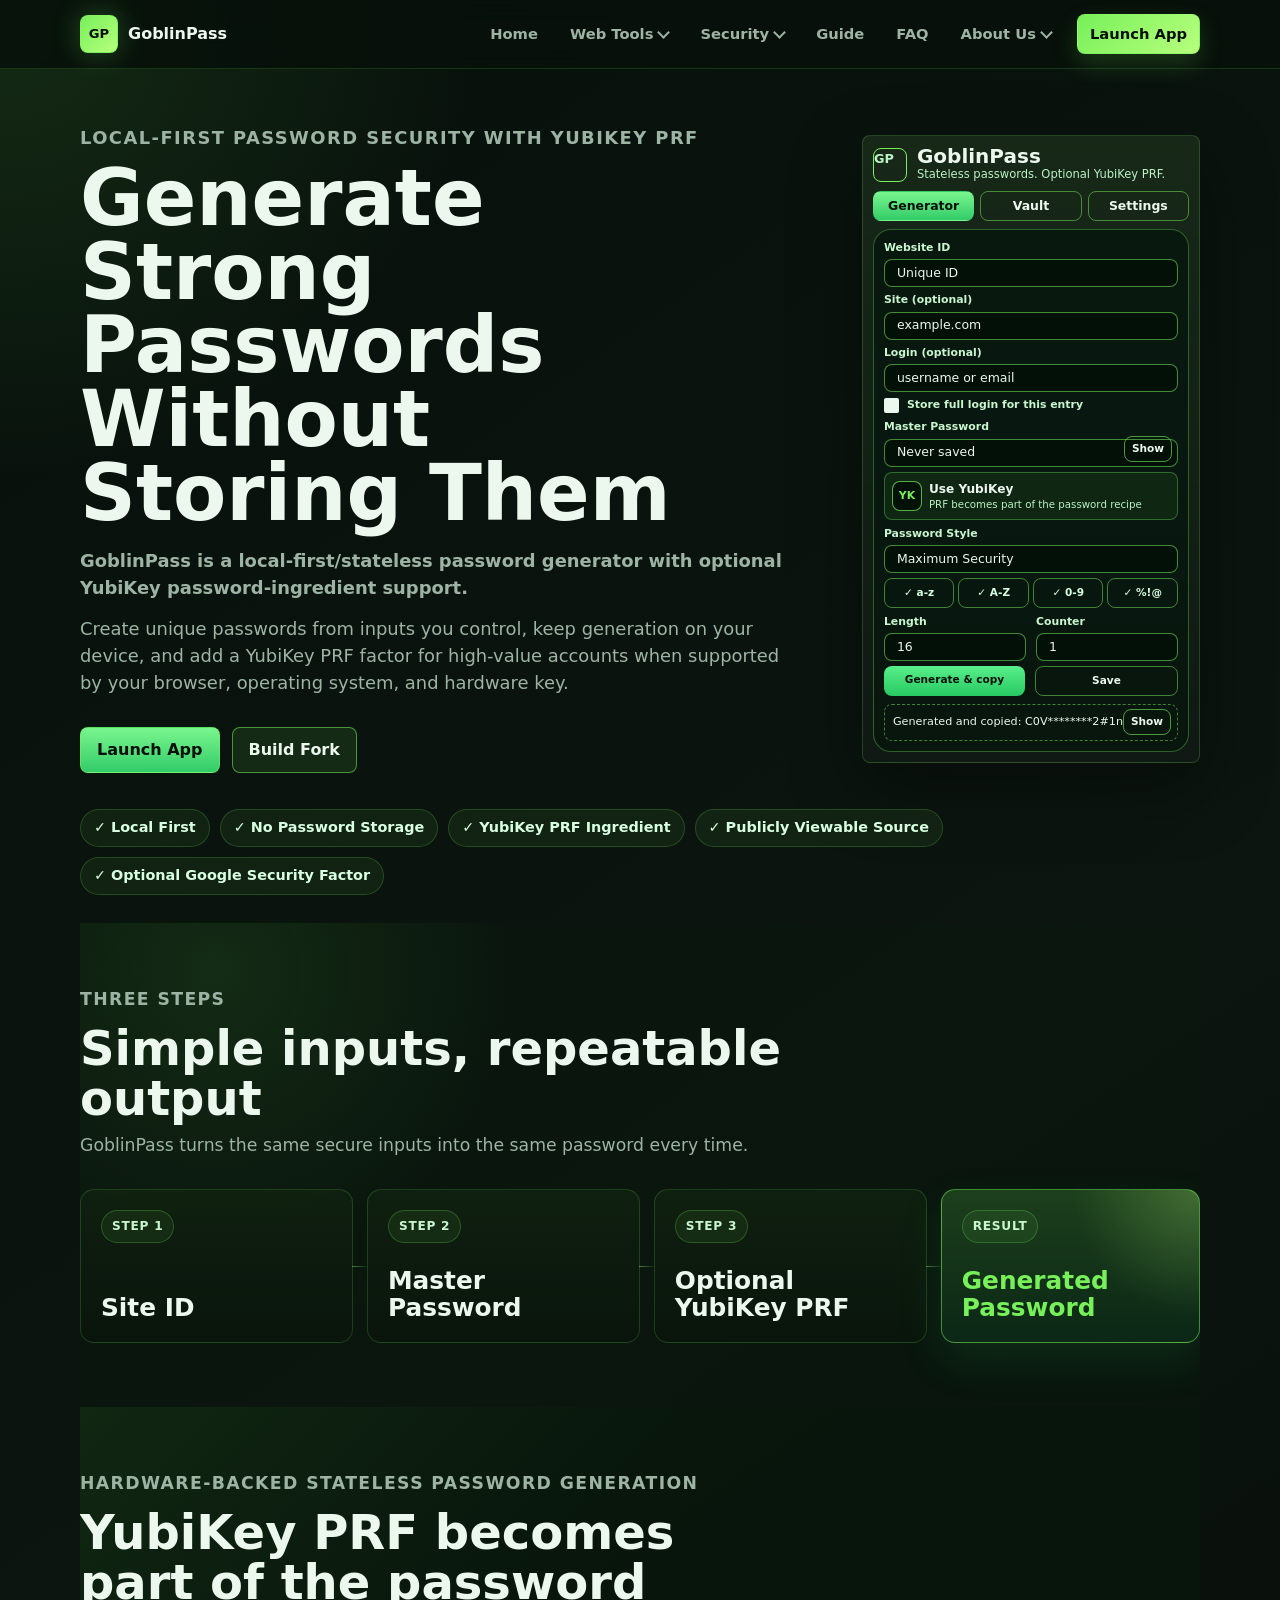
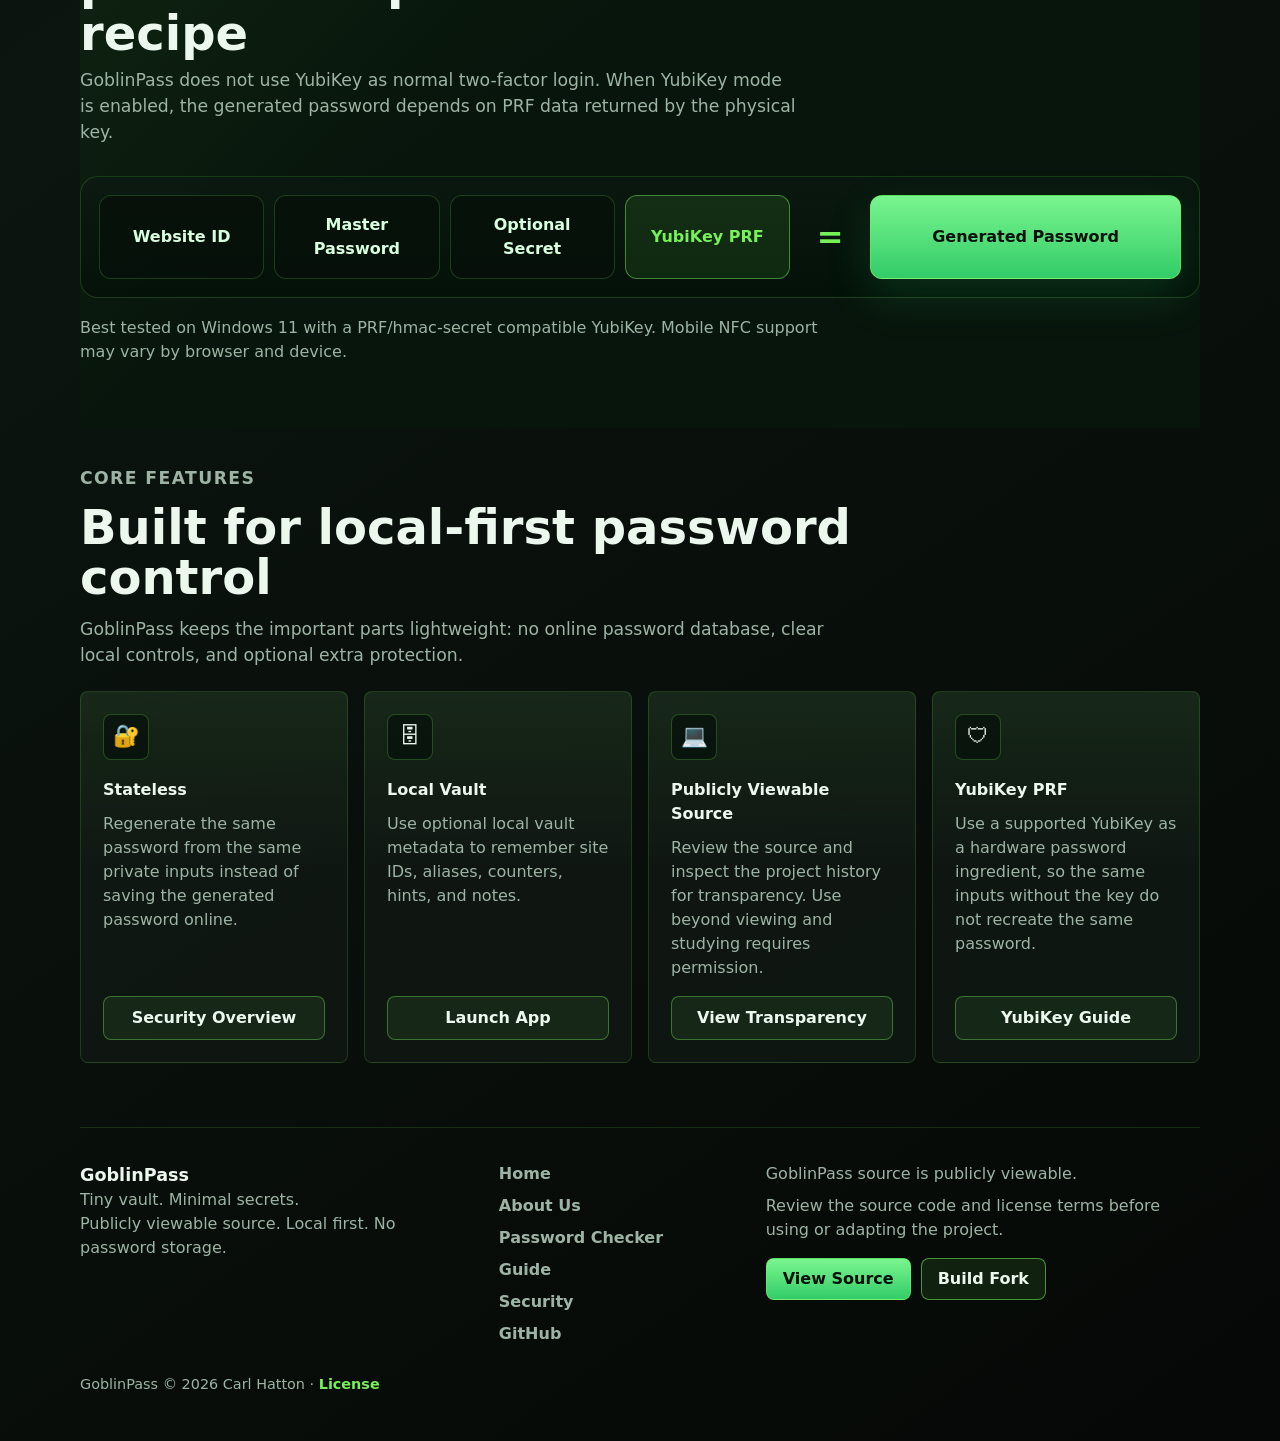
==== commit 7fc568ee: "d" ====
--- a/index.html
+++ b/index.html
@@ -1,40 +1,269 @@
 <!DOCTYPE html>
 <html lang="en">
-<head>
-    <meta charset="UTF-8">
-    <meta name="viewport" content="width=device-width, initial-scale=1.0">
-    <title>YubiKey Encrypted Notes</title>
-    <style>
-        * { box-sizing: border-box; }
-        body { font-family: system-ui, sans-serif; max-width: 800px; margin: 2rem auto; padding: 0 1rem; }
-        .hidden { display: none; }
-        textarea { width: 100%; height: 300px; font-family: monospace; padding: 0.5rem; }
-        button { padding: 0.5rem 1rem; margin-right: 0.5rem; margin-bottom: 0.5rem; cursor: pointer; }
-        .status { padding: 0.5rem; margin: 1rem 0; border-radius: 4px; }
-        .error { background: #fee; color: #c00; border: 1px solid #fcc; }
-        .success { background: #efe; color: #060; border: 1px solid #cfc; }
-        .info { background: #eef; color: #006; border: 1px solid #ccf; }
-    </style>
-</head>
-<body>
-    <h1>🔐 YubiKey Encrypted Notes</h1>
-    
-    <div id="status" class="status"></div>
-
-    <div id="authSection">
-        <button id="registerBtn">🔑 Register YubiKey</button>
-        <button id="loginBtn">🔓 Unlock with YubiKey</button>
-    </div>
-
-    <div id="notesSection" class="hidden">
-        <h2>Your Encrypted Notes</h2>
-        <textarea id="noteContent" placeholder="Write your private notes here..."></textarea>
-        <br>
-        <button id="saveBtn">💾 Save (encrypted locally)</button>
-        <button id="exportBtn">📎 Export & Save as Encrypted File</button>
-        <button id="lockBtn">🔒 Lock & Clear</button>
-    </div>
-
-    <script src="yubikey-encrypted-notes.js"></script>
-</body>
-</html>+  <head>
+    <meta charset="UTF-8" />
+    <meta name="viewport" content="width=device-width, initial-scale=1.0" />
+    <title>GoblinPass - Home</title>
+    <link rel="stylesheet" href="assets/css/style.css?v=20260611-about-me" />
+    <meta name="author" content="Carl Hatton">
+    <meta name="copyright" content="Carl Hatton">
+    <meta name="application-name" content="GoblinPass">
+  </head>
+  <body>
+    <header class="site-header">
+      <nav class="nav" aria-label="Main navigation">
+        <a class="brand" href="index.html" aria-label="GoblinPass home">
+          <span class="brand-mark" aria-hidden="true">GP</span>
+          <span>GoblinPass</span>
+        </a>
+        <button id="navToggle" class="nav-toggle" type="button" aria-label="Open navigation menu" aria-controls="navLinks" aria-expanded="false">
+          <span></span>
+          <span></span>
+          <span></span>
+        </button>
+        <div id="navLinks" class="nav-links">
+          <a class="nav-link" href="index.html">Home</a>
+          <details class="nav-dropdown">
+            <summary>Web Tools</summary>
+            <div class="dropdown-menu">
+              <a href="app.html">Launch App</a>
+              <a href="checker.html">Password Checker</a>
+              <a href="app.html#build-fork">Build Fork</a>
+            </div>
+          </details>
+          <details class="nav-dropdown">
+            <summary>Security</summary>
+            <div class="dropdown-menu">
+              <a href="security.html">Security Overview</a>
+              <a href="security-model.html">Security Model</a>
+              <a href="security.html#trusted-device-protection">Trusted Device Protection</a>
+              <a href="security.html#security-key">Additional Secret</a>
+              <a href="security.html#google-security-factor">Google Security Factor</a>
+              <a href="security.html#yubikey-prf">YubiKey PRF</a>
+              <a href="security.html#copy-password-only">Copy Password Only</a>
+            </div>
+          </details>
+          <a class="nav-link" href="guide.html">Guide</a>
+          <a class="nav-link" href="faq.html">FAQ</a>
+          <details class="nav-dropdown">
+            <summary>About Us</summary>
+            <div class="dropdown-menu">
+              <a href="about-me.html">About Me</a><a href="about.html">About GoblinPass</a>
+              <a href="github.html">Why We Use GitHub</a>
+              <a href="lesspass.html">GoblinPass vs LessPass</a>
+            </div>
+          </details>
+          <a class="nav-link build-link" href="goblinpass/index.html">Launch App</a>
+        </div>
+      </nav>
+    </header>
+
+    <main id="top">
+      <section class="hero product-hero section">
+        <div class="hero-copy">
+          <p class="eyebrow">Local-first password security with YubiKey PRF</p>
+          <h1>Generate Strong Passwords Without Storing Them</h1>
+          <p class="hero-subtitle">GoblinPass is a local-first/stateless password generator with optional YubiKey password-ingredient support.</p>
+          <p>
+            Create unique passwords from inputs you control, keep generation on
+            your device, and add a YubiKey PRF factor for high-value accounts
+            when supported by your browser, operating system, and hardware key.
+          </p>
+          <div class="hero-actions" aria-label="Primary actions">
+            <a class="demo-link" href="app.html">Launch App</a>
+            <a class="demo-link secondary-link" href="app.html#build-fork">Build Fork</a>
+          </div>
+        </div>
+        <div class="hero-panel app-preview-panel" aria-label="GoblinPass generator preview">
+          <div class="app-preview-brand">
+            <span class="mini-logo">GP</span>
+            <div>
+              <strong>GoblinPass</strong>
+              <span>Stateless passwords. Optional YubiKey PRF.</span>
+            </div>
+          </div>
+          <div class="app-preview-tabs" aria-label="App sections preview">
+            <span class="active">Generator</span>
+            <span>Vault</span>
+            <span>Settings</span>
+          </div>
+          <div class="app-preview-card">
+            <label class="mini-field"><span>Website ID</span><strong>Unique ID</strong></label>
+            <label class="mini-field"><span>Site (optional)</span><strong>example.com</strong></label>
+            <label class="mini-field"><span>Login (optional)</span><strong>username or email</strong></label>
+            <div class="mini-check"><span></span>Store full login for this entry</div>
+            <label class="mini-field password-row">
+              <span>Master Password</span>
+              <strong>Never saved</strong>
+              <em>Show</em>
+            </label>
+            <div class="mini-yubikey-row">
+              <span class="mini-key-icon">YK</span>
+              <div>
+                <strong>Use YubiKey</strong>
+                <small>PRF becomes part of the password recipe</small>
+              </div>
+            </div>
+            <label class="mini-field"><span>Password Style</span><strong>Maximum Security</strong></label>
+            <p class="app-preview-help">
+              Memorable passwords are easier to enter on consoles, TVs, handheld
+              devices, and controllers. Maximum Security remains recommended for
+              email, banking, and important accounts.
+            </p>
+            <div class="mini-options">
+              <span>&#10003; a-z</span>
+              <span>&#10003; A-Z</span>
+              <span>&#10003; 0-9</span>
+              <span>&#10003; %!@</span>
+            </div>
+            <div class="mini-two">
+              <label class="mini-field"><span>Length</span><strong>16</strong></label>
+              <label class="mini-field"><span>Counter</span><strong>1</strong></label>
+            </div>
+            <div class="mini-actions"><strong>Generate & copy</strong><span>Save</span></div>
+            <div class="mini-output">Generated and copied: C0V********2#1n <em>Show</em></div>
+          </div>
+        </div>
+      </section>
+
+      <section class="section trust-strip" aria-label="GoblinPass trust points">
+        <span>&#10003; Local First</span>
+        <span>&#10003; No Password Storage</span>
+        <span>&#10003; YubiKey PRF Ingredient</span>
+        <span>&#10003; Publicly Viewable Source</span>
+        <span>&#10003; Optional Google Security Factor</span>
+      </section>
+
+      <section class="section content-section landing-process" aria-labelledby="home-steps-title">
+        <div class="section-intro landing-section-intro">
+          <p class="eyebrow">Three steps</p>
+          <h2 id="home-steps-title">Simple inputs, repeatable output</h2>
+          <p>GoblinPass turns the same secure inputs into the same password every time.</p>
+        </div>
+        <div class="step-flow" aria-label="GoblinPass three step process">
+          <article class="step-card">
+            <span class="step-number">Step 1</span>
+            <h3>Site ID</h3>
+          </article>
+          <article class="step-card">
+            <span class="step-number">Step 2</span>
+            <h3>Master Password</h3>
+          </article>
+          <article class="step-card">
+            <span class="step-number">Step 3</span>
+            <h3>Optional YubiKey PRF</h3>
+          </article>
+          <article class="step-result-card">
+            <span class="result-label">Result</span>
+            <h3>Generated Password</h3>
+          </article>
+        </div>
+      </section>
+
+      <section class="section content-section yubikey-highlight landing-yubikey" aria-labelledby="yubikey-home-title">
+        <div class="section-intro landing-section-intro">
+          <p class="eyebrow">Hardware-backed stateless password generation</p>
+          <h2 id="yubikey-home-title">YubiKey PRF becomes part of the password recipe</h2>
+          <p>
+            GoblinPass does not use YubiKey as normal two-factor login. When
+            YubiKey mode is enabled, the generated password depends on PRF data
+            returned by the physical key.
+          </p>
+        </div>
+        <div class="premium-formula-card" aria-label="YubiKey PRF password formula">
+          <div class="formula-ingredients">
+            <span>Website ID</span>
+            <span>Master Password</span>
+            <span>Optional Secret</span>
+            <span class="hardware-ingredient">YubiKey PRF</span>
+          </div>
+          <div class="formula-equals" aria-hidden="true">=</div>
+          <div class="formula-result">
+            <span>Generated Password</span>
+          </div>
+        </div>
+        <p class="small-note formula-note">
+          Best tested on Windows 11 with a PRF/hmac-secret compatible YubiKey.
+          Mobile NFC support may vary by browser and device.
+        </p>
+      </section>
+
+      <section class="section feature-card-grid" aria-labelledby="features-title">
+        <div class="section-intro">
+          <p class="eyebrow">Core features</p>
+          <h2 id="features-title">Built for local-first password control</h2>
+          <p>
+            GoblinPass keeps the important parts lightweight: no online password
+            database, clear local controls, and optional extra protection.
+          </p>
+        </div>
+        <div class="product-cards">
+          <article class="product-card">
+            <span class="card-icon" aria-hidden="true">&#128272;</span>
+            <h3>Stateless</h3>
+            <p>Regenerate the same password from the same private inputs instead of saving the generated password online.</p>
+            <a class="card-button" href="security.html">Security Overview</a>
+          </article>
+          <article class="product-card">
+            <span class="card-icon" aria-hidden="true">&#128452;</span>
+            <h3>Local Vault</h3>
+            <p>Use optional local vault metadata to remember site IDs, aliases, counters, hints, and notes.</p>
+            <a class="card-button" href="app.html">Launch App</a>
+          </article>
+          <article class="product-card">
+            <span class="card-icon" aria-hidden="true">&#128187;</span>
+            <h3>Publicly Viewable Source</h3>
+            <p>Review the source and inspect the project history for transparency. Use beyond viewing and studying requires permission.</p>
+            <a class="card-button" href="github.html">View Transparency</a>
+          </article>
+          <article class="product-card">
+            <span class="card-icon" aria-hidden="true">&#128737;</span>
+            <h3>YubiKey PRF</h3>
+            <p>Use a supported YubiKey as a hardware password ingredient, so the same inputs without the key do not recreate the same password.</p>
+            <a class="card-button" href="guide.html#yubikey-guide">YubiKey Guide</a>
+          </article>
+        </div>
+      </section>
+    </main>
+
+    <footer class="site-footer">
+      <div class="footer-brand">
+        <p><strong>GoblinPass</strong></p>
+        <p>Tiny vault. Minimal secrets.</p>
+        <p>Publicly viewable source. Local first. No password storage.</p>
+      </div>
+      <nav class="footer-links" aria-label="Footer navigation">
+        <a href="index.html">Home</a>
+        <a href="about.html">About Us</a>
+        <a href="checker.html">Password Checker</a>
+        <a href="guide.html">Guide</a>
+        <a href="security.html">Security</a>
+        <a href="github.html">GitHub</a>
+      </nav>
+      <div class="footer-source">
+        <p>GoblinPass source is publicly viewable.</p>
+        <p>Review the source code and license terms before using or adapting the project.</p>
+        <div class="footer-actions">
+          <a class="demo-link" href="https://github.com/goblinpassuk/goblinpassuk.github.io" target="_blank" rel="noopener noreferrer">View Source</a>
+          <a class="demo-link secondary-link" href="app.html#build-fork">Build Fork</a>
+        </div>
+      </div>
+      <p class="footer-attribution">GoblinPass &copy; 2026 Carl Hatton &middot; <a href="https://github.com/goblinpassuk/goblinpassuk.github.io/blob/main/LICENSE">License</a></p>
+    </footer>
+
+    <script src="assets/js/app.js"></script>
+  </body>
+</html>
+
+
+
+
+
+
+
+
+
+
+
+
+
--- a/assets/css/style.css
+++ b/assets/css/style.css
@@ -0,0 +1,4407 @@
+:root {
+  --bg: #07110b;
+  --surface: #101914;
+  --surface-2: #17231c;
+  --line: #2a3d30;
+  --text: #ecf7ee;
+  --muted: #9db4a4;
+  --accent: #77f05a;
+  --accent-2: #28b15d;
+  --warning: #ffd166;
+  --danger: #ff6b6b;
+  --shadow: 0 24px 70px rgba(0, 0, 0, 0.35);
+}
+
+* {
+  box-sizing: border-box;
+}
+
+html {
+  scroll-behavior: smooth;
+  scroll-padding-top: 86px;
+}
+
+body {
+  margin: 0;
+  min-height: 100vh;
+  background:
+    radial-gradient(circle at top left, rgba(119, 240, 90, 0.12), transparent 30rem),
+    linear-gradient(145deg, #07110b 0%, #0c1510 45%, #050806 100%);
+  color: var(--text);
+  font-family: Inter, ui-sans-serif, system-ui, -apple-system, BlinkMacSystemFont, "Segoe UI", sans-serif;
+  line-height: 1.5;
+}
+
+a {
+  color: inherit;
+}
+
+.site-header {
+  position: sticky;
+  top: 0;
+  z-index: 10;
+  border-bottom: 1px solid rgba(119, 240, 90, 0.16);
+  background: rgba(7, 17, 11, 0.88);
+  backdrop-filter: blur(14px);
+}
+
+.nav,
+.section,
+.site-footer {
+  width: min(1120px, calc(100% - 32px));
+  margin: 0 auto;
+}
+
+.nav {
+  display: flex;
+  align-items: center;
+  justify-content: space-between;
+  gap: 18px;
+  min-height: 68px;
+}
+
+.brand {
+  display: inline-flex;
+  align-items: center;
+  gap: 10px;
+  font-weight: 800;
+  text-decoration: none;
+}
+
+.brand-mark {
+  display: grid;
+  width: 38px;
+  height: 38px;
+  place-items: center;
+  border: 1px solid rgba(119, 240, 90, 0.65);
+  border-radius: 8px;
+  color: #061009;
+  background: linear-gradient(135deg, var(--accent), #b8ff7d);
+  box-shadow: 0 0 28px rgba(119, 240, 90, 0.28);
+  font-size: 0.82rem;
+}
+
+.nav-links {
+  display: flex;
+  align-items: center;
+  justify-content: flex-end;
+  gap: 8px;
+}
+
+.nav-link,
+.nav-dropdown summary {
+  min-height: 40px;
+  display: inline-flex;
+  align-items: center;
+  justify-content: center;
+  border-radius: 8px;
+  color: var(--muted);
+  font-size: 0.92rem;
+  font-weight: 700;
+  text-decoration: none;
+  line-height: 1;
+  padding: 0 12px;
+  transition: color 160ms ease, background 160ms ease, border-color 160ms ease, transform 160ms ease;
+}
+
+.nav-link:hover,
+.nav-link:focus-visible,
+.nav-dropdown[open] summary,
+.nav-dropdown summary:hover,
+.nav-dropdown summary:focus-visible {
+  color: var(--text);
+  background: rgba(119, 240, 90, 0.1);
+  outline: none;
+}
+
+.build-link {
+  margin-left: 6px;
+  border: 1px solid rgba(119, 240, 90, 0.32);
+  color: #061009;
+  background: linear-gradient(135deg, var(--accent), #b8ff7d);
+  box-shadow: 0 10px 24px rgba(119, 240, 90, 0.18);
+}
+
+.build-link:hover,
+.build-link:focus-visible {
+  color: #061009;
+  background: linear-gradient(135deg, #b8ff7d, var(--accent));
+  border-color: rgba(184, 255, 125, 0.7);
+  transform: translateY(-1px);
+}
+
+.nav-dropdown {
+  position: relative;
+}
+
+.nav-dropdown summary {
+  gap: 6px;
+  cursor: pointer;
+  list-style: none;
+}
+
+.nav-dropdown summary::-webkit-details-marker {
+  display: none;
+}
+
+.nav-dropdown summary::after {
+  content: "";
+  width: 7px;
+  height: 7px;
+  border-right: 2px solid currentColor;
+  border-bottom: 2px solid currentColor;
+  transform: translateY(-2px) rotate(45deg);
+}
+
+.dropdown-menu {
+  position: absolute;
+  top: calc(100% + 8px);
+  left: 0;
+  z-index: 20;
+  display: grid;
+  min-width: 210px;
+  gap: 4px;
+  padding: 8px;
+  border: 1px solid rgba(119, 240, 90, 0.22);
+  border-radius: 8px;
+  background: rgba(7, 17, 11, 0.98);
+  box-shadow: var(--shadow);
+}
+
+.nav-dropdown:last-of-type .dropdown-menu {
+  right: 0;
+  left: auto;
+}
+
+.dropdown-menu a {
+  min-height: 40px;
+  display: flex;
+  align-items: center;
+  border-radius: 8px;
+  color: var(--muted);
+  font-size: 0.92rem;
+  font-weight: 700;
+  text-decoration: none;
+  padding: 0 10px;
+}
+
+.dropdown-menu a:hover,
+.dropdown-menu a:focus-visible {
+  color: var(--text);
+  background: rgba(119, 240, 90, 0.1);
+  outline: none;
+}
+
+.nav-toggle {
+  display: none;
+  width: 44px;
+  height: 42px;
+  border: 1px solid rgba(119, 240, 90, 0.4);
+  border-radius: 8px;
+  background: rgba(119, 240, 90, 0.08);
+  cursor: pointer;
+}
+
+.nav-toggle span {
+  display: block;
+  width: 20px;
+  height: 2px;
+  margin: 5px auto;
+  border-radius: 999px;
+  background: var(--accent);
+}
+
+.section {
+  padding: 64px 0;
+}
+
+.hero {
+  display: grid;
+  min-height: 330px;
+  align-items: center;
+}
+
+.hero-copy {
+  max-width: 760px;
+}
+
+.product-hero {
+  grid-template-columns: minmax(0, 1fr) minmax(280px, 0.54fr);
+  gap: clamp(18px, 3.2vw, 34px);
+  min-height: 460px;
+  padding-top: 56px;
+  padding-bottom: 36px;
+}
+
+.product-hero h1 {
+  max-width: 680px;
+  font-size: clamp(3.1rem, 6.3vw, 4.85rem);
+}
+
+.hero-subtitle {
+  margin-bottom: 14px;
+  color: var(--accent);
+  font-size: clamp(1.35rem, 3vw, 2rem);
+  font-weight: 900;
+}
+
+.hero-actions {
+  display: flex;
+  flex-wrap: wrap;
+  gap: 12px;
+  margin-top: 26px;
+}
+
+.hero-panel {
+  border: 1px solid rgba(119, 240, 90, 0.2);
+  border-radius: 8px;
+  background:
+    linear-gradient(180deg, rgba(119, 240, 90, 0.08), rgba(16, 25, 20, 0.92)),
+    rgba(16, 25, 20, 0.88);
+  box-shadow: var(--shadow);
+  padding: clamp(18px, 3vw, 28px);
+}
+
+.hero-panel-top {
+  display: flex;
+  align-items: center;
+  gap: 14px;
+  margin-bottom: 22px;
+}
+
+.hero-panel-top strong,
+.hero-panel-top span {
+  display: block;
+}
+
+.hero-panel-top strong {
+  font-size: 1.2rem;
+}
+
+.hero-panel-top span,
+.hero-panel p {
+  color: var(--muted);
+}
+
+.hero-mark {
+  flex: 0 0 52px;
+  width: 52px;
+  height: 52px;
+}
+
+.hero-formula-mini {
+  display: grid;
+  gap: 10px;
+  margin-bottom: 20px;
+}
+
+.hero-formula-mini span,
+.hero-formula-mini strong {
+  display: block;
+  border: 1px solid rgba(119, 240, 90, 0.2);
+  border-radius: 8px;
+  background: rgba(7, 17, 11, 0.82);
+  padding: 13px 14px;
+}
+
+.hero-formula-mini span {
+  color: var(--muted);
+}
+
+.hero-formula-mini strong {
+  color: var(--accent);
+}
+
+.app-preview-panel {
+  max-width: 360px;
+  justify-self: end;
+  padding: 10px;
+}
+
+.app-preview-brand {
+  display: flex;
+  align-items: center;
+  gap: 10px;
+  margin-bottom: 8px;
+}
+
+.app-preview-brand strong,
+.app-preview-brand span {
+  display: block;
+}
+
+.app-preview-brand strong {
+  font-size: clamp(1.05rem, 1.6vw, 1.25rem);
+  line-height: 1;
+}
+
+.app-preview-brand span {
+  color: #baf2c4;
+  font-size: 0.72rem;
+}
+
+.app-preview-tabs {
+  display: grid;
+  grid-template-columns: repeat(3, 1fr);
+  gap: 6px;
+  margin-bottom: 8px;
+}
+
+.app-preview-tabs span {
+  min-height: 30px;
+  font-size: 0.78rem;
+  display: grid;
+  place-items: center;
+  border: 1px solid rgba(119, 240, 90, 0.5);
+  border-radius: 8px;
+  color: var(--text);
+  font-weight: 900;
+  text-align: center;
+}
+
+.app-preview-tabs .active {
+  border-color: transparent;
+  color: #051009;
+  background: linear-gradient(180deg, #7af58e, #32cc68);
+}
+
+.app-preview-card {
+  border: 1px solid rgba(119, 240, 90, 0.34);
+  border-radius: 18px;
+  background: rgba(7, 23, 14, 0.86);
+  padding: 10px;
+}
+
+.app-preview-card .mini-field strong {
+  min-height: 28px;
+  font-size: 0.78rem;
+  font-weight: 500;
+}
+
+.app-preview-card .password-row strong {
+  padding-right: 64px;
+}
+
+.app-preview-help {
+  display: none;
+}
+
+.mini-yubikey-row {
+  display: flex;
+  align-items: center;
+  gap: 12px;
+  margin: 10px 0 12px;
+  border: 1px solid rgba(119, 240, 90, 0.34);
+  border-radius: 8px;
+  background: rgba(119, 240, 90, 0.07);
+  padding: 12px;
+}
+
+.mini-yubikey-row strong,
+.mini-yubikey-row small {
+  display: block;
+}
+
+.mini-yubikey-row strong {
+  color: var(--text);
+}
+
+.mini-yubikey-row small {
+  color: #baf2c4;
+  line-height: 1.35;
+}
+
+.mini-key-icon {
+  display: grid;
+  flex: 0 0 42px;
+  width: 42px;
+  height: 42px;
+  place-items: center;
+  border: 1px solid rgba(119, 240, 90, 0.72);
+  border-radius: 8px;
+  background: rgba(3, 16, 8, 0.94);
+  color: var(--accent);
+  font-weight: 900;
+}
+
+.app-preview-panel .mini-logo {
+  width: 34px;
+  height: 34px;
+  font-size: 0.8rem;
+}
+
+.app-preview-panel .mini-field {
+  gap: 3px;
+  margin-bottom: 5px;
+}
+
+.app-preview-panel .mini-field span,
+.app-preview-panel .mini-check {
+  font-size: 0.68rem;
+}
+
+.app-preview-panel .mini-check {
+  margin: 4px 0 6px;
+}
+
+.app-preview-panel .mini-yubikey-row {
+  gap: 7px;
+  margin: 5px 0 6px;
+  padding: 7px;
+}
+
+.app-preview-panel .mini-yubikey-row strong {
+  font-size: 0.76rem;
+}
+
+.app-preview-panel .mini-yubikey-row small {
+  font-size: 0.64rem;
+}
+
+.app-preview-panel .mini-key-icon {
+  flex-basis: 30px;
+  width: 30px;
+  height: 30px;
+  font-size: 0.68rem;
+}
+
+.app-preview-panel .mini-options {
+  gap: 4px;
+  margin: 5px 0 6px;
+}
+
+.app-preview-panel .mini-options span,
+.app-preview-panel .mini-actions strong,
+.app-preview-panel .mini-actions span {
+  font-size: 0.66rem;
+  padding: 6px 5px;
+}
+
+.app-preview-panel .mini-output {
+  min-height: 36px;
+  margin-top: 8px;
+  font-size: 0.7rem;
+  padding: 9px 54px 9px 8px;
+}
+
+.app-preview-panel .mini-output em,
+.app-preview-panel .password-row em {
+  right: 6px;
+  bottom: 5px;
+  padding: 4px 7px;
+  font-size: 0.66rem;
+}
+
+.eyebrow {
+  margin: 0 0 10px;
+  color: var(--accent);
+  font-size: 0.78rem;
+  font-weight: 800;
+  letter-spacing: 0.08em;
+  text-transform: uppercase;
+}
+
+h1,
+h2,
+h3,
+p {
+  margin-top: 0;
+}
+
+h1 {
+  margin-bottom: 18px;
+  font-size: clamp(2.5rem, 8vw, 5.9rem);
+  line-height: 0.95;
+  letter-spacing: 0;
+}
+
+h2 {
+  margin-bottom: 14px;
+  font-size: clamp(1.8rem, 4vw, 3rem);
+  line-height: 1.05;
+  letter-spacing: 0;
+}
+
+h3 {
+  margin-bottom: 10px;
+  font-size: 1rem;
+}
+
+.hero p,
+.split-section p,
+.info-grid > div:first-child p {
+  color: var(--muted);
+  font-size: 1.12rem;
+}
+
+.checker-card,
+.result-panel,
+.mistake-list article,
+.info-list article,
+.content-cards article {
+  border: 1px solid rgba(119, 240, 90, 0.16);
+  border-radius: 8px;
+  background: rgba(16, 25, 20, 0.88);
+}
+
+.checker-card {
+  padding: clamp(18px, 4vw, 34px);
+  box-shadow: var(--shadow);
+}
+
+.checker-head,
+.score-line,
+.split-section {
+  display: flex;
+  align-items: center;
+  justify-content: space-between;
+  gap: 24px;
+}
+
+.local-badge {
+  margin: 0;
+  padding: 8px 12px;
+  border: 1px solid rgba(119, 240, 90, 0.42);
+  border-radius: 999px;
+  color: var(--accent);
+  background: rgba(119, 240, 90, 0.08);
+  font-size: 0.86rem;
+  font-weight: 700;
+  white-space: nowrap;
+}
+
+.password-field {
+  margin: 26px 0;
+}
+
+label {
+  display: block;
+  margin-bottom: 8px;
+  color: var(--muted);
+  font-weight: 700;
+}
+
+.input-row {
+  display: flex;
+  gap: 10px;
+}
+
+input {
+  width: 100%;
+  min-height: 58px;
+  border: 1px solid var(--line);
+  border-radius: 8px;
+  outline: none;
+  background: #07110b;
+  color: var(--text);
+  font-size: 1.1rem;
+  padding: 0 16px;
+}
+
+select,
+textarea {
+  width: 100%;
+  border: 1px solid var(--line);
+  border-radius: 8px;
+  outline: none;
+  background: #07110b;
+  color: var(--text);
+  font: inherit;
+  padding: 14px 16px;
+}
+
+textarea {
+  resize: vertical;
+}
+
+input[type="color"] {
+  min-height: 58px;
+  padding: 6px;
+}
+
+input[type="file"] {
+  padding: 15px 16px;
+}
+
+input:focus {
+  border-color: var(--accent);
+  box-shadow: 0 0 0 4px rgba(119, 240, 90, 0.15);
+}
+
+.icon-button {
+  min-width: 82px;
+  min-height: 58px;
+  border: 1px solid rgba(119, 240, 90, 0.4);
+  border-radius: 8px;
+  background: rgba(119, 240, 90, 0.1);
+  color: var(--text);
+  cursor: pointer;
+  font-weight: 800;
+}
+
+.icon-button:hover {
+  background: rgba(119, 240, 90, 0.18);
+}
+
+#privacy-note,
+.small-note,
+#strengthSummary {
+  color: var(--muted);
+}
+
+.result-grid,
+.detail-grid,
+.info-grid,
+.mistake-list,
+.info-list,
+.content-cards {
+  display: grid;
+  gap: 16px;
+}
+
+.result-grid {
+  grid-template-columns: minmax(0, 1.35fr) minmax(250px, 0.65fr);
+}
+
+.detail-grid,
+.info-grid {
+  grid-template-columns: minmax(0, 0.8fr) minmax(0, 1.2fr);
+  margin-top: 16px;
+}
+
+.result-panel,
+.mistake-list article,
+.info-list article,
+.content-cards article {
+  padding: 22px;
+}
+
+.big-result {
+  min-height: 230px;
+}
+
+.panel-label {
+  margin-bottom: 12px;
+  color: var(--muted);
+  font-size: 0.8rem;
+  font-weight: 800;
+  letter-spacing: 0.08em;
+  text-transform: uppercase;
+}
+
+#strengthLabel {
+  display: block;
+  margin-bottom: 8px;
+  color: var(--accent);
+  font-size: clamp(2.4rem, 8vw, 4.2rem);
+  font-weight: 900;
+  line-height: 1;
+}
+
+.meter {
+  width: 100%;
+  height: 16px;
+  margin: 26px 0 16px;
+  overflow: hidden;
+  border: 1px solid rgba(255, 255, 255, 0.08);
+  border-radius: 999px;
+  background: #07110b;
+}
+
+#meterFill {
+  display: block;
+  width: 0%;
+  height: 100%;
+  border-radius: inherit;
+  background: var(--danger);
+  transition: width 220ms ease, background-color 220ms ease;
+}
+
+#crackTime {
+  display: block;
+  color: var(--accent);
+  font-size: clamp(1.8rem, 5vw, 3rem);
+  font-weight: 900;
+  line-height: 1.05;
+}
+
+.checklist,
+.warnings,
+.plain-list {
+  display: grid;
+  gap: 10px;
+  margin: 0;
+  padding: 0;
+  list-style: none;
+}
+
+.checklist li,
+.warnings li {
+  display: flex;
+  align-items: flex-start;
+  gap: 10px;
+  color: var(--muted);
+}
+
+.plain-list li {
+  color: var(--muted);
+}
+
+.plain-list li::before {
+  content: "";
+  display: inline-block;
+  width: 8px;
+  height: 8px;
+  margin-right: 10px;
+  border-radius: 50%;
+  background: var(--accent);
+}
+
+.checklist li::before {
+  content: "";
+  flex: 0 0 18px;
+  width: 18px;
+  height: 18px;
+  margin-top: 3px;
+  border: 1px solid var(--line);
+  border-radius: 50%;
+  background: #07110b;
+}
+
+.checklist li.pass {
+  color: var(--text);
+}
+
+.checklist li.pass::before {
+  border-color: var(--accent);
+  background: radial-gradient(circle, var(--accent) 0 45%, transparent 48%);
+}
+
+.warnings li::before {
+  content: "!";
+  display: grid;
+  flex: 0 0 20px;
+  width: 20px;
+  height: 20px;
+  place-items: center;
+  border-radius: 50%;
+  background: rgba(255, 209, 102, 0.14);
+  color: var(--warning);
+  font-size: 0.78rem;
+  font-weight: 900;
+}
+
+.split-section {
+  align-items: flex-start;
+  border-top: 1px solid rgba(119, 240, 90, 0.14);
+  border-bottom: 1px solid rgba(119, 240, 90, 0.14);
+}
+
+.split-section > * {
+  flex: 1;
+}
+
+.info-grid {
+  align-items: start;
+}
+
+.info-list {
+  grid-template-columns: repeat(2, minmax(0, 1fr));
+}
+
+.section-intro {
+  max-width: 780px;
+  margin-bottom: 22px;
+}
+
+.section-intro p {
+  color: var(--muted);
+  font-size: 1.08rem;
+}
+
+.about-me-hero {
+  display: grid;
+  grid-template-columns: minmax(0, 1.25fr) minmax(280px, 0.75fr);
+  gap: 28px;
+  align-items: stretch;
+  padding: 72px 0 34px;
+}
+
+.about-me-hero-copy,
+.about-me-id-card,
+.story-card,
+.final-callout-card {
+  border: 1px solid rgba(119, 240, 90, 0.2);
+  border-radius: 10px;
+  background:
+    radial-gradient(circle at 12% 10%, rgba(119, 240, 90, 0.16), transparent 38%),
+    linear-gradient(180deg, rgba(119, 240, 90, 0.06), transparent 56%),
+    rgba(10, 22, 15, 0.86);
+  box-shadow: 0 24px 70px rgba(0, 0, 0, 0.28);
+}
+
+.about-me-hero-copy {
+  padding: clamp(28px, 5vw, 52px);
+}
+
+.about-me-hero h1 {
+  margin: 0 0 14px;
+  font-size: clamp(3rem, 8vw, 6.4rem);
+  line-height: 0.95;
+  letter-spacing: 0;
+}
+
+.about-me-hero .hero-subtitle {
+  max-width: 760px;
+  margin: 0 0 20px;
+  color: var(--accent);
+  font-size: clamp(1.25rem, 2.5vw, 2rem);
+  font-weight: 900;
+  line-height: 1.15;
+}
+
+.about-me-hero-copy p:last-child {
+  max-width: 760px;
+  color: var(--muted);
+  font-size: 1.06rem;
+}
+
+.about-me-id-card {
+  display: flex;
+  flex-direction: column;
+  justify-content: center;
+  padding: 28px;
+}
+
+.about-me-mark {
+  width: 64px;
+  height: 64px;
+  margin-bottom: 22px;
+  font-size: 1rem;
+}
+
+.about-me-id-card h2 {
+  margin: 0 0 8px;
+  font-size: 2rem;
+}
+
+.about-me-id-card p {
+  color: var(--muted);
+}
+
+.about-me-stats {
+  display: grid;
+  gap: 10px;
+  margin-top: 18px;
+}
+
+.about-me-stats span {
+  display: flex;
+  align-items: baseline;
+  justify-content: space-between;
+  gap: 14px;
+  border: 1px solid rgba(119, 240, 90, 0.16);
+  border-radius: 8px;
+  background: rgba(5, 12, 8, 0.52);
+  color: var(--muted);
+  padding: 12px 14px;
+}
+
+.about-me-stats strong {
+  color: var(--accent);
+  font-size: 1.6rem;
+  line-height: 1;
+}
+
+.story-card {
+  padding: 24px;
+}
+
+.story-card h2 {
+  margin-top: 0;
+}
+
+.story-card p,
+.timeline-item p,
+.final-callout-card p {
+  color: var(--muted);
+}
+
+.story-timeline {
+  position: relative;
+  display: grid;
+  gap: 18px;
+}
+
+.story-timeline::before {
+  content: "";
+  position: absolute;
+  top: 10px;
+  bottom: 10px;
+  left: 112px;
+  width: 1px;
+  background: linear-gradient(180deg, transparent, rgba(119, 240, 90, 0.5), transparent);
+}
+
+.timeline-item {
+  position: relative;
+  display: grid;
+  grid-template-columns: 160px minmax(0, 1fr);
+  gap: 24px;
+  align-items: start;
+}
+
+.timeline-year {
+  position: sticky;
+  top: 94px;
+  z-index: 1;
+  display: inline-flex;
+  min-height: 42px;
+  align-items: center;
+  justify-content: center;
+  border: 1px solid rgba(119, 240, 90, 0.3);
+  border-radius: 999px;
+  color: var(--accent);
+  background: rgba(7, 17, 11, 0.96);
+  box-shadow: 0 0 28px rgba(119, 240, 90, 0.14);
+  font-weight: 950;
+  text-align: center;
+  padding: 0 14px;
+}
+
+.timeline-item > div {
+  border: 1px solid rgba(119, 240, 90, 0.16);
+  border-radius: 10px;
+  background:
+    linear-gradient(180deg, rgba(119, 240, 90, 0.05), transparent 48%),
+    rgba(11, 22, 15, 0.82);
+  padding: 24px;
+}
+
+.timeline-item h3 {
+  margin-top: 0;
+  color: var(--text);
+  font-size: 1.4rem;
+}
+
+.story-note {
+  border-left: 3px solid rgba(255, 209, 102, 0.76);
+  color: #ffe9a9;
+  background: rgba(255, 209, 102, 0.07);
+  padding: 12px 14px;
+}
+
+.final-callout-card {
+  padding: clamp(26px, 5vw, 46px);
+}
+
+.final-callout-card h2 {
+  max-width: 900px;
+  margin: 0 0 16px;
+  color: var(--text);
+  font-size: clamp(2rem, 4vw, 3.5rem);
+  line-height: 1;
+}
+
+.final-callout-card p {
+  max-width: 840px;
+  font-size: 1.05rem;
+}
+
+.source-note {
+  margin: 18px 0 0;
+  color: var(--muted);
+  font-size: 0.94rem;
+}
+
+.mission-line {
+  color: var(--accent);
+  font-weight: 900;
+}
+
+.comparison-panel {
+  display: grid;
+  gap: 1px;
+  margin-top: 18px;
+  overflow: hidden;
+  border: 1px solid rgba(119, 240, 90, 0.18);
+  border-radius: 8px;
+  background: rgba(119, 240, 90, 0.18);
+}
+
+.table-wrap {
+  overflow-x: auto;
+  margin: 18px 0;
+  border: 1px solid rgba(119, 240, 90, 0.18);
+  border-radius: 8px;
+  background: rgba(10, 24, 15, 0.72);
+}
+
+.comparison-table {
+  width: 100%;
+  min-width: 760px;
+  border-collapse: collapse;
+}
+
+.comparison-table th,
+.comparison-table td {
+  padding: 15px;
+  border-bottom: 1px solid rgba(119, 240, 90, 0.14);
+  color: var(--muted);
+  text-align: left;
+  vertical-align: top;
+}
+
+.comparison-table th {
+  color: var(--text);
+  font-size: 0.82rem;
+  letter-spacing: 0.08em;
+  text-transform: uppercase;
+  background: rgba(119, 240, 90, 0.08);
+}
+
+.comparison-table td:first-child {
+  color: var(--text);
+  font-weight: 800;
+}
+
+.comparison-table tr:last-child td {
+  border-bottom: 0;
+}
+
+.google-mark {
+  display: inline-grid;
+  width: 26px;
+  height: 26px;
+  margin-right: 8px;
+  place-items: center;
+  border-radius: 50%;
+  color: #fff;
+  font-weight: 950;
+  background:
+    conic-gradient(#4285f4 0 25%, #34a853 0 50%, #fbbc05 0 75%, #ea4335 0 100%);
+  box-shadow: 0 0 0 2px rgba(255, 255, 255, 0.08);
+  vertical-align: middle;
+}
+
+.google-mark.large {
+  width: 48px;
+  height: 48px;
+  margin-right: 0;
+  font-size: 1.35rem;
+}
+
+.google-signin-preview {
+  display: flex;
+  align-items: center;
+  gap: 14px;
+  margin: 14px 0;
+  padding: 14px;
+  border: 1px solid rgba(119, 240, 90, 0.2);
+  border-radius: 8px;
+  background: rgba(5, 13, 8, 0.86);
+}
+
+.google-signin-preview strong,
+.google-signin-preview span,
+.google-signin-preview small {
+  display: block;
+}
+
+.google-signin-preview strong {
+  color: var(--text);
+}
+
+.google-signin-preview span {
+  color: var(--accent);
+  font-weight: 800;
+}
+
+.google-signin-preview small {
+  color: var(--muted);
+}
+
+.google-advantage-panel {
+  display: grid;
+  grid-template-columns: minmax(0, 1fr) minmax(280px, 0.42fr);
+  gap: 18px;
+  align-items: center;
+  margin-top: 24px;
+  padding: 20px;
+  border: 1px solid rgba(119, 240, 90, 0.18);
+  border-radius: 8px;
+  background: rgba(10, 24, 15, 0.72);
+}
+
+.comparison-row {
+  display: grid;
+  grid-template-columns: 0.7fr 1.15fr 1.15fr;
+  gap: 1px;
+  background: rgba(119, 240, 90, 0.18);
+}
+
+.comparison-row span {
+  display: block;
+  min-width: 0;
+  background: rgba(16, 25, 20, 0.96);
+  color: var(--muted);
+  padding: 16px;
+}
+
+.comparison-row span:first-child {
+  color: var(--text);
+  font-weight: 800;
+}
+
+.comparison-head span {
+  color: var(--accent);
+  font-size: 0.82rem;
+  font-weight: 900;
+  letter-spacing: 0.06em;
+  text-transform: uppercase;
+}
+
+.content-cards.two-column {
+  grid-template-columns: repeat(2, minmax(0, 1fr));
+}
+
+.content-cards.three-column {
+  grid-template-columns: repeat(3, minmax(0, 1fr));
+}
+
+.featured-section {
+  border-top: 1px solid rgba(119, 240, 90, 0.14);
+  border-bottom: 1px solid rgba(119, 240, 90, 0.14);
+}
+
+.demo-link {
+  display: inline-flex;
+  align-items: center;
+  min-height: 46px;
+  margin-top: 4px;
+  border: 1px solid rgba(119, 240, 90, 0.55);
+  border-radius: 8px;
+  color: #051009;
+  background: linear-gradient(180deg, #7af58e, #32cc68);
+  font-weight: 900;
+  text-decoration: none;
+  padding: 0 16px;
+}
+
+.demo-link:hover,
+.demo-link:focus-visible {
+  box-shadow: 0 0 0 4px rgba(119, 240, 90, 0.16);
+  outline: none;
+}
+
+.secondary-link {
+  color: var(--text);
+  background: rgba(119, 240, 90, 0.1);
+}
+
+.local-app-link {
+  margin-right: 10px;
+}
+
+.trust-strip {
+  display: flex;
+  flex-wrap: wrap;
+  gap: 10px;
+  padding-top: 0;
+  padding-bottom: 28px;
+}
+
+.trust-strip span {
+  min-height: 38px;
+  display: inline-flex;
+  align-items: center;
+  border: 1px solid rgba(119, 240, 90, 0.2);
+  border-radius: 999px;
+  background: rgba(119, 240, 90, 0.07);
+  color: #d8ffe0;
+  font-size: 0.9rem;
+  font-weight: 800;
+  padding: 0 13px;
+}
+
+.feature-card-grid {
+  padding-top: 38px;
+}
+
+.product-cards {
+  display: grid;
+  grid-template-columns: repeat(4, minmax(0, 1fr));
+  gap: 16px;
+}
+
+.product-card {
+  display: flex;
+  min-height: 300px;
+  flex-direction: column;
+  border: 1px solid rgba(119, 240, 90, 0.16);
+  border-radius: 8px;
+  background:
+    linear-gradient(180deg, rgba(119, 240, 90, 0.08), transparent 48%),
+    rgba(16, 25, 20, 0.88);
+  padding: 22px;
+}
+
+.card-icon {
+  width: 46px;
+  height: 46px;
+  display: grid;
+  place-items: center;
+  margin-bottom: 18px;
+  border: 1px solid rgba(119, 240, 90, 0.26);
+  border-radius: 8px;
+  background: rgba(7, 17, 11, 0.78);
+  font-size: 1.35rem;
+}
+
+.product-card p {
+  color: var(--muted);
+}
+
+.card-button {
+  min-height: 44px;
+  display: inline-flex;
+  align-items: center;
+  justify-content: center;
+  margin-top: auto;
+  border: 1px solid rgba(119, 240, 90, 0.38);
+  border-radius: 8px;
+  color: var(--text);
+  background: rgba(119, 240, 90, 0.08);
+  font-weight: 900;
+  text-decoration: none;
+  padding: 0 14px;
+}
+
+.card-button:hover,
+.card-button:focus-visible {
+  color: #051009;
+  background: var(--accent);
+  outline: none;
+}
+
+.how-section,
+.google-factor-section {
+  border-top: 1px solid rgba(119, 240, 90, 0.14);
+}
+
+.formula-card {
+  display: grid;
+  grid-template-columns: minmax(120px, 1fr) auto minmax(150px, 1fr) auto minmax(180px, 1fr) auto minmax(160px, 1fr);
+  gap: 10px;
+  align-items: center;
+  border: 1px solid rgba(119, 240, 90, 0.18);
+  border-radius: 8px;
+  background: rgba(16, 25, 20, 0.88);
+  padding: 16px;
+}
+
+.formula-card.simple-steps {
+  grid-template-columns: minmax(120px, 1fr) auto minmax(150px, 1fr) auto minmax(150px, 1fr);
+}
+
+.formula-card span,
+.formula-card strong {
+  min-height: 64px;
+  display: flex;
+  align-items: center;
+  justify-content: center;
+  border: 1px solid rgba(119, 240, 90, 0.22);
+  border-radius: 8px;
+  text-align: center;
+  padding: 12px;
+}
+
+.formula-card span {
+  color: var(--muted);
+  background: #07110b;
+}
+
+.formula-card b {
+  color: var(--accent);
+  font-size: 1.4rem;
+  text-align: center;
+}
+
+.formula-card strong {
+  color: #051009;
+  background: linear-gradient(180deg, #7af58e, #32cc68);
+}
+
+.security-formula-card .formula-ingredient,
+.security-formula-card strong {
+  display: inline-flex;
+  align-items: center;
+  justify-content: center;
+  gap: 8px;
+}
+
+.security-formula-card .security-feature-icon.small {
+  margin-right: 0;
+}
+
+.security-formula-card .status-dot {
+  width: 28px;
+  height: 28px;
+  flex-basis: 28px;
+}
+
+.security-icon-cards article {
+  background:
+    radial-gradient(circle at 14% 14%, rgba(119, 240, 90, 0.1), transparent 34%),
+    linear-gradient(180deg, rgba(119, 240, 90, 0.055), transparent 58%),
+    rgba(12, 22, 16, 0.84);
+}
+
+.feature-card-heading {
+  display: flex;
+  align-items: center;
+  gap: 14px;
+  margin-bottom: 14px;
+}
+
+.feature-card-heading .legend-art {
+  width: 58px;
+  height: 58px;
+  flex: 0 0 58px;
+}
+
+.feature-card-heading h3 {
+  margin: 0;
+}
+
+.icon-layer-flow span,
+.icon-comparison-table td {
+  vertical-align: middle;
+}
+
+.icon-layer-flow span {
+  display: inline-flex;
+  align-items: center;
+  justify-content: center;
+  gap: 8px;
+}
+
+.icon-layer-flow .security-feature-icon.small {
+  margin-right: 0;
+}
+
+.icon-comparison-table .advantage-icons {
+  min-height: 42px;
+}
+
+.icon-comparison-table .status {
+  display: inline-flex;
+  align-items: center;
+  gap: 8px;
+}
+
+.landing-process,
+.landing-yubikey {
+  position: relative;
+  overflow: hidden;
+}
+
+.landing-process {
+  background:
+    radial-gradient(circle at 12% 10%, rgba(119, 240, 90, 0.1), transparent 28%),
+    rgba(9, 22, 14, 0.78);
+}
+
+.landing-section-intro {
+  max-width: 720px;
+  margin-bottom: 30px;
+}
+
+.landing-section-intro h2 {
+  margin-bottom: 10px;
+}
+
+.step-flow {
+  display: grid;
+  grid-template-columns: repeat(3, minmax(0, 1fr)) minmax(220px, 0.95fr);
+  gap: 14px;
+  align-items: stretch;
+}
+
+.step-card,
+.step-result-card {
+  position: relative;
+  min-height: 150px;
+  display: flex;
+  flex-direction: column;
+  justify-content: space-between;
+  border: 1px solid rgba(119, 240, 90, 0.18);
+  border-radius: 14px;
+  background:
+    linear-gradient(180deg, rgba(119, 240, 90, 0.07), rgba(119, 240, 90, 0.02)),
+    rgba(7, 17, 11, 0.88);
+  padding: 20px;
+}
+
+.step-card::after {
+  content: "";
+  position: absolute;
+  top: 50%;
+  right: -15px;
+  z-index: 1;
+  width: 15px;
+  height: 1px;
+  background: linear-gradient(90deg, rgba(119, 240, 90, 0.5), rgba(119, 240, 90, 0.08));
+}
+
+.step-number,
+.result-label {
+  width: fit-content;
+  border: 1px solid rgba(119, 240, 90, 0.24);
+  border-radius: 999px;
+  color: #c8f6cf;
+  background: rgba(119, 240, 90, 0.07);
+  font-size: 0.76rem;
+  font-weight: 900;
+  letter-spacing: 0.06em;
+  padding: 6px 10px;
+  text-transform: uppercase;
+}
+
+.step-card h3,
+.step-result-card h3 {
+  margin: 24px 0 0;
+  font-size: clamp(1.2rem, 2vw, 1.55rem);
+  line-height: 1.12;
+}
+
+.step-result-card {
+  border-color: rgba(119, 240, 90, 0.5);
+  background:
+    radial-gradient(circle at top right, rgba(184, 255, 125, 0.24), transparent 42%),
+    linear-gradient(180deg, rgba(119, 240, 90, 0.18), rgba(40, 177, 93, 0.1)),
+    rgba(9, 25, 15, 0.96);
+  box-shadow: 0 18px 44px rgba(40, 177, 93, 0.14);
+}
+
+.step-result-card h3 {
+  color: var(--accent);
+}
+
+.landing-yubikey {
+  border-color: rgba(119, 240, 90, 0.28);
+  background:
+    radial-gradient(circle at 82% 18%, rgba(119, 240, 90, 0.13), transparent 30%),
+    linear-gradient(135deg, rgba(14, 32, 20, 0.94), rgba(5, 13, 8, 0.96));
+}
+
+.premium-formula-card {
+  display: grid;
+  grid-template-columns: minmax(0, 1fr) auto minmax(220px, 0.45fr);
+  gap: 18px;
+  align-items: stretch;
+  border: 1px solid rgba(119, 240, 90, 0.18);
+  border-radius: 18px;
+  background:
+    linear-gradient(180deg, rgba(236, 247, 238, 0.03), transparent),
+    rgba(3, 16, 8, 0.76);
+  padding: 18px;
+}
+
+.formula-ingredients {
+  display: grid;
+  grid-template-columns: repeat(4, minmax(0, 1fr));
+  gap: 10px;
+}
+
+.formula-ingredients span,
+.formula-result span {
+  min-height: 84px;
+  display: flex;
+  align-items: center;
+  justify-content: center;
+  border: 1px solid rgba(119, 240, 90, 0.2);
+  border-radius: 12px;
+  color: #d8ffe0;
+  background: rgba(7, 17, 11, 0.9);
+  font-weight: 900;
+  text-align: center;
+  padding: 14px;
+}
+
+.formula-ingredients .hardware-ingredient {
+  border-color: rgba(119, 240, 90, 0.48);
+  background: rgba(119, 240, 90, 0.1);
+  color: var(--accent);
+}
+
+.formula-equals {
+  display: grid;
+  min-width: 44px;
+  place-items: center;
+  color: var(--accent);
+  font-size: 2rem;
+  font-weight: 900;
+}
+
+.formula-result span {
+  height: 100%;
+  border-color: rgba(119, 240, 90, 0.58);
+  color: #051009;
+  background: linear-gradient(180deg, #7af58e, #32cc68);
+  box-shadow: 0 18px 44px rgba(40, 177, 93, 0.18);
+}
+
+.formula-note {
+  max-width: 760px;
+  margin: 18px 0 0;
+}
+
+.compare-hero {
+  display: grid;
+  grid-template-columns: minmax(0, 0.78fr) minmax(420px, 1fr);
+  gap: clamp(24px, 5vw, 56px);
+  align-items: center;
+  padding-top: 76px;
+}
+
+.compare-hero-copy {
+  max-width: 680px;
+}
+
+.compare-diagrams,
+.vault-vs-stateless,
+.mode-card-grid,
+.who-grid,
+.rating-grid,
+.threat-card-grid {
+  display: grid;
+  gap: 16px;
+}
+
+.compare-diagrams,
+.vault-vs-stateless,
+.who-grid {
+  grid-template-columns: repeat(2, minmax(0, 1fr));
+}
+
+.compare-diagram,
+.vault-vs-stateless article,
+.mode-card-grid article,
+.rating-grid article,
+.who-grid article,
+.threat-card-grid article,
+.compare-cta {
+  border: 1px solid rgba(119, 240, 90, 0.16);
+  border-radius: 16px;
+  background:
+    linear-gradient(180deg, rgba(119, 240, 90, 0.06), transparent 44%),
+    rgba(16, 25, 20, 0.88);
+  padding: 22px;
+}
+
+.compare-diagram.featured,
+.vault-vs-stateless article.featured,
+.mode-card-grid article.featured,
+.who-grid article.featured {
+  border-color: rgba(119, 240, 90, 0.36);
+  background:
+    radial-gradient(circle at top right, rgba(119, 240, 90, 0.14), transparent 38%),
+    rgba(11, 28, 17, 0.94);
+}
+
+.diagram-flow,
+.mini-pipeline,
+.mode-formula {
+  display: grid;
+  gap: 8px;
+  margin-top: 14px;
+}
+
+.diagram-flow span,
+.diagram-flow strong,
+.mini-pipeline span,
+.mini-pipeline strong,
+.mode-formula span {
+  min-height: 42px;
+  display: flex;
+  align-items: center;
+  border: 1px solid rgba(119, 240, 90, 0.18);
+  border-radius: 10px;
+  background: rgba(3, 16, 8, 0.78);
+  color: #d8ffe0;
+  font-weight: 800;
+  padding: 10px 12px;
+}
+
+.diagram-flow span {
+  position: relative;
+}
+
+.diagram-flow span::after {
+  content: "+";
+  position: absolute;
+  right: 12px;
+  top: 50%;
+  transform: translateY(-50%);
+  color: var(--accent);
+  font-size: 1.05rem;
+  font-weight: 900;
+  opacity: 0.72;
+}
+
+.diagram-flow span:last-of-type::after {
+  content: "=";
+}
+
+.diagram-flow strong,
+.mini-pipeline strong {
+  color: #051009;
+  background: linear-gradient(180deg, #7af58e, #32cc68);
+}
+
+.compare-icon {
+  width: 52px;
+  height: 52px;
+  display: grid;
+  margin-bottom: 18px;
+  border: 1px solid rgba(119, 240, 90, 0.28);
+  border-radius: 14px;
+  background: rgba(119, 240, 90, 0.08);
+}
+
+.cloud-icon::before,
+.generate-icon::before {
+  place-self: center;
+  color: var(--accent);
+  font-weight: 900;
+}
+
+.cloud-icon::before {
+  content: "SYNC";
+  font-size: 0.68rem;
+}
+
+.generate-icon::before {
+  content: "GEN";
+  font-size: 0.76rem;
+}
+
+.feature-matrix {
+  overflow: hidden;
+  border: 1px solid rgba(119, 240, 90, 0.16);
+  border-radius: 16px;
+  background: rgba(3, 16, 8, 0.7);
+}
+
+.matrix-header,
+.matrix-row {
+  display: grid;
+  grid-template-columns: minmax(260px, 1.15fr) minmax(180px, 0.7fr) minmax(180px, 0.8fr);
+  gap: 1px;
+  background: rgba(119, 240, 90, 0.1);
+}
+
+.matrix-header span,
+.matrix-row > span {
+  background: rgba(16, 25, 20, 0.96);
+  padding: 16px;
+}
+
+.matrix-header span {
+  color: var(--text);
+  font-size: 0.78rem;
+  font-weight: 900;
+  letter-spacing: 0.08em;
+  text-transform: uppercase;
+}
+
+.matrix-row strong,
+.matrix-row small {
+  display: block;
+}
+
+.matrix-row small {
+  margin-top: 4px;
+  color: var(--muted);
+}
+
+.matrix-row .yes,
+.matrix-row .varies,
+.matrix-row .no {
+  display: flex;
+  align-items: center;
+  gap: 8px;
+  font-weight: 900;
+}
+
+.matrix-row .yes::before,
+.matrix-row .varies::before,
+.matrix-row .no::before {
+  width: 24px;
+  height: 24px;
+  display: grid;
+  flex: 0 0 24px;
+  place-items: center;
+  border-radius: 999px;
+  font-size: 0.82rem;
+}
+
+.matrix-row .yes::before {
+  content: "\2713";
+  color: #051009;
+  background: var(--accent);
+}
+
+.matrix-row .varies::before {
+  content: "!";
+  color: #201400;
+  background: var(--warning);
+}
+
+.matrix-row .no::before {
+  content: "-";
+  color: var(--muted);
+  background: rgba(157, 180, 164, 0.14);
+}
+
+.security-stack {
+  display: grid;
+  max-width: 760px;
+  gap: 10px;
+}
+
+.security-stack span,
+.security-stack strong {
+  min-height: 62px;
+  display: flex;
+  align-items: center;
+  justify-content: center;
+  border: 1px solid rgba(119, 240, 90, 0.2);
+  border-radius: 14px;
+  background:
+    linear-gradient(90deg, rgba(119, 240, 90, 0.12), rgba(119, 240, 90, 0.03)),
+    rgba(7, 17, 11, 0.9);
+  font-weight: 900;
+  text-align: center;
+  padding: 12px 16px;
+}
+
+.security-stack strong {
+  color: #051009;
+  background: linear-gradient(180deg, #7af58e, #32cc68);
+  box-shadow: 0 18px 44px rgba(40, 177, 93, 0.16);
+}
+
+.threat-card-grid {
+  grid-template-columns: repeat(3, minmax(0, 1fr));
+}
+
+.threat-card-grid article {
+  min-height: 310px;
+}
+
+.threat-card-grid p {
+  color: var(--muted);
+}
+
+.threat-icon {
+  width: 46px;
+  height: 46px;
+  display: grid;
+  place-items: center;
+  margin-bottom: 16px;
+  border: 1px solid rgba(119, 240, 90, 0.26);
+  border-radius: 12px;
+  color: var(--accent);
+  background: rgba(119, 240, 90, 0.08);
+  font-weight: 900;
+}
+
+.threat-icon::before { font-size: 0.72rem; }
+.keylog::before { content: "KEY"; }
+.eye::before { content: "EYE"; }
+.screen::before { content: "VIEW"; }
+.remote::before { content: "NET"; }
+.file::before { content: "FILE"; }
+.leak::before { content: "LEAK"; }
+.malware::before { content: "SYS"; }
+
+.mode-card-grid {
+  grid-template-columns: repeat(3, minmax(0, 1fr));
+}
+
+.mode-formula b {
+  color: var(--accent);
+  text-align: center;
+}
+
+.rating-grid {
+  grid-template-columns: repeat(2, minmax(0, 1fr));
+}
+
+.score-row {
+  display: grid;
+  grid-template-columns: minmax(150px, 1fr) minmax(130px, 0.85fr) auto;
+  gap: 10px;
+  align-items: center;
+  margin-top: 12px;
+  color: var(--muted);
+}
+
+.score-row meter {
+  width: 100%;
+  height: 12px;
+}
+
+.score-row meter::-webkit-meter-bar {
+  border: 1px solid rgba(119, 240, 90, 0.18);
+  border-radius: 999px;
+  background: #07110b;
+}
+
+.score-row meter::-webkit-meter-optimum-value {
+  border-radius: 999px;
+  background: linear-gradient(90deg, #28b15d, #77f05a);
+}
+
+.score-row b {
+  color: var(--text);
+}
+
+.compare-cta {
+  margin-top: 28px;
+}
+
+.security-model-hero {
+  background:
+    radial-gradient(circle at 82% 12%, rgba(119, 240, 90, 0.14), transparent 30%),
+    linear-gradient(135deg, rgba(16, 25, 20, 0.96), rgba(6, 16, 12, 0.98));
+}
+
+.feature-legend-section {
+  border-color: rgba(119, 240, 90, 0.24);
+  border-radius: 10px;
+  background:
+    radial-gradient(circle at 50% -20%, rgba(119, 240, 90, 0.12), transparent 30%),
+    linear-gradient(180deg, rgba(6, 18, 12, 0.98), rgba(9, 22, 14, 0.92));
+  box-shadow: inset 0 0 0 1px rgba(119, 240, 90, 0.05), var(--shadow);
+  padding-top: 28px;
+  padding-bottom: 28px;
+}
+
+.feature-legend-heading {
+  max-width: none;
+  display: flex;
+  align-items: center;
+  justify-content: center;
+  gap: 22px;
+  margin-bottom: 18px;
+  text-align: center;
+}
+
+.feature-legend-heading::before,
+.feature-legend-heading::after {
+  content: "";
+  width: 78px;
+  height: 10px;
+  opacity: 0.72;
+  background:
+    linear-gradient(90deg, transparent 0 8%, var(--accent) 8% 13%, transparent 13% 18%, var(--accent) 18% 23%, transparent 23% 28%, var(--accent) 28% 33%, transparent 33% 38%, var(--accent) 38% 43%, transparent 43% 48%, var(--accent) 48% 53%, transparent 53% 58%, var(--accent) 58% 63%, transparent 63% 68%, var(--accent) 68% 73%, transparent 73% 100%);
+}
+
+.feature-legend-heading h2 {
+  margin: 0;
+  color: #b8ff7d;
+  font-size: 0.9rem;
+  font-weight: 900;
+  letter-spacing: 0.38em;
+  text-transform: uppercase;
+}
+
+.feature-legend-grid {
+  display: grid;
+  grid-template-columns: repeat(5, minmax(0, 1fr));
+  gap: 12px;
+}
+
+.feature-legend-card {
+  display: grid;
+  grid-template-columns: auto minmax(0, 1fr);
+  gap: 14px;
+  align-items: center;
+  min-height: 108px;
+  border: 1px solid rgba(119, 240, 90, 0.2);
+  border-radius: 8px;
+  background:
+    linear-gradient(180deg, rgba(119, 240, 90, 0.055), transparent 58%),
+    linear-gradient(90deg, rgba(255, 255, 255, 0.03), transparent 48%),
+    rgba(12, 20, 15, 0.95);
+  padding: 16px 18px;
+  transition: border-color 160ms ease, box-shadow 160ms ease, transform 160ms ease;
+}
+
+.feature-legend-card:hover,
+.feature-legend-card:focus-visible {
+  border-color: rgba(119, 240, 90, 0.48);
+  box-shadow: 0 0 0 4px rgba(119, 240, 90, 0.1), 0 20px 48px rgba(40, 177, 93, 0.12);
+  outline: none;
+  transform: translateY(-2px);
+}
+
+.legend-additional-secret:hover,
+.legend-additional-secret:focus-visible {
+  border-color: rgba(255, 75, 67, 0.54);
+  box-shadow: 0 0 0 4px rgba(255, 75, 67, 0.1), 0 20px 48px rgba(255, 75, 67, 0.12);
+}
+
+.legend-trusted-device:hover,
+.legend-trusted-device:focus-visible,
+.legend-google-factor:hover,
+.legend-google-factor:focus-visible {
+  border-color: rgba(52, 158, 232, 0.58);
+  box-shadow: 0 0 0 4px rgba(52, 158, 232, 0.1), 0 20px 48px rgba(52, 158, 232, 0.12);
+}
+
+.legend-copy-only:hover,
+.legend-copy-only:focus-visible {
+  border-color: rgba(111, 234, 67, 0.58);
+  box-shadow: 0 0 0 4px rgba(111, 234, 67, 0.1), 0 20px 48px rgba(111, 234, 67, 0.12);
+}
+
+.legend-yubikey:hover,
+.legend-yubikey:focus-visible {
+  border-color: rgba(255, 201, 40, 0.58);
+  box-shadow: 0 0 0 4px rgba(255, 201, 40, 0.1), 0 20px 48px rgba(255, 201, 40, 0.12);
+}
+
+.feature-legend-card h3 {
+  margin-bottom: 4px;
+  color: var(--text);
+  font-size: 1.02rem;
+  line-height: 1.12;
+}
+
+.feature-legend-card p {
+  margin: 0;
+  color: var(--muted);
+  font-size: 0.88rem;
+  line-height: 1.36;
+}
+
+.no-icon-legend .feature-legend-grid {
+  align-items: stretch;
+}
+
+.no-icon-legend .feature-legend-card {
+  min-height: 124px;
+  grid-template-columns: 86px minmax(0, 1fr);
+  background:
+    radial-gradient(circle at 18% 18%, rgba(119, 240, 90, 0.1), transparent 42%),
+    linear-gradient(180deg, rgba(12, 27, 18, 0.98), rgba(6, 15, 10, 0.96));
+}
+
+.legend-initial {
+  width: 66px;
+  height: 66px;
+  display: grid;
+  place-items: center;
+  border: 2px solid currentColor;
+  border-radius: 18px;
+  color: var(--accent);
+  background: rgba(0, 0, 0, 0.22);
+  box-shadow: 0 0 26px color-mix(in srgb, currentColor 22%, transparent);
+  font-weight: 950;
+  letter-spacing: 0.04em;
+}
+
+.legend-initial.red {
+  color: #ff514a;
+}
+
+.legend-initial.blue {
+  color: #2da9ff;
+}
+
+.legend-initial.green {
+  color: #7ef04d;
+}
+
+.legend-initial.gold {
+  color: #ffc928;
+}
+
+.legend-art {
+  width: 76px;
+  height: 76px;
+  display: block;
+  background-position: center;
+  background-repeat: no-repeat;
+  background-size: contain;
+  filter: drop-shadow(0 0 18px rgba(119, 240, 90, 0.18));
+}
+
+.icon-additional-secret-vector {
+  background-image: url("../img/security-icons/additional-secret-vector.png");
+  filter: drop-shadow(0 0 18px rgba(255, 81, 74, 0.22));
+}
+
+.icon-trusted-device-vector {
+  background-image: url("../img/security-icons/trusted-device-vector.png");
+  filter: drop-shadow(0 0 18px rgba(45, 169, 255, 0.22));
+}
+
+.icon-copy-only-vector {
+  background-image: url("../img/security-icons/copy-only-vector.png");
+  filter: drop-shadow(0 0 18px rgba(126, 240, 77, 0.22));
+}
+
+.icon-google-factor-vector {
+  background-image: url("../img/security-icons/google-factor-vector.png");
+  filter: drop-shadow(0 0 18px rgba(45, 169, 255, 0.22));
+}
+
+.icon-yubikey-vector {
+  background-image: url("../img/security-icons/yubikey-vector.png");
+  filter: drop-shadow(0 0 18px rgba(255, 201, 40, 0.24));
+}
+
+.security-feature-icon {
+  position: relative;
+  width: 78px;
+  height: 72px;
+  display: inline-grid;
+  flex: 0 0 78px;
+  place-items: center;
+  border: 0;
+  border-radius: 0;
+  background-position: center;
+  background-repeat: no-repeat;
+  background-size: contain;
+  color: var(--accent);
+  vertical-align: middle;
+}
+
+.security-feature-icon.small {
+  width: 28px;
+  height: 28px;
+  flex-basis: 28px;
+  margin-right: 8px;
+}
+
+.security-feature-icon::before,
+.security-feature-icon::after {
+  content: "";
+  position: absolute;
+  box-sizing: border-box;
+}
+
+.security-feature-icon[class*="icon-"]::before,
+.security-feature-icon[class*="icon-"]::after {
+  display: none;
+}
+
+.icon-additional-secret {
+  background-image: url("../img/security-icons/additional-secret.png");
+}
+
+.icon-trusted-device {
+  background-image: url("../img/security-icons/trusted-device.png");
+}
+
+.icon-copy-only {
+  background-image: url("../img/security-icons/copy-only.png");
+}
+
+.icon-google-factor {
+  background-image: url("../img/security-icons/google-factor.png");
+}
+
+.icon-yubikey {
+  background-image: url("../img/security-icons/yubikey.png");
+}
+
+.icon-additional-secret::before {
+  width: 50px;
+  height: 60px;
+  border: 3px solid #ff4b43;
+  border-radius: 4px 4px 18px 18px;
+  clip-path: polygon(50% 0, 88% 14%, 88% 58%, 50% 100%, 12% 58%, 12% 14%);
+}
+
+.icon-additional-secret::after {
+  width: 13px;
+  height: 28px;
+  top: 29px;
+  border-radius: 999px;
+  background: #ff4b43;
+  box-shadow: 0 12px 0 -5px #ff4b43;
+}
+
+.icon-trusted-device::before {
+  width: 50px;
+  height: 32px;
+  top: 10px;
+  border: 3px solid #349ee8;
+  border-radius: 4px;
+}
+
+.icon-trusted-device::after {
+  content: "";
+  width: 62px;
+  height: 18px;
+  bottom: 8px;
+  border: 3px solid #349ee8;
+  border-top: 0;
+  border-radius: 0 0 6px 6px;
+  transform: perspective(42px) rotateX(32deg);
+}
+
+.icon-copy-only::before {
+  width: 50px;
+  height: 52px;
+  top: 11px;
+  border: 3px solid #6fea43;
+  border-radius: 7px;
+  box-shadow: 0 -8px 0 -3px #6fea43;
+}
+
+.icon-copy-only::after {
+  width: 58px;
+  height: 3px;
+  transform: rotate(39deg);
+  border-radius: 999px;
+  background: #6fea43;
+  box-shadow: 0 -11px 0 -4px #6fea43, 0 11px 0 -4px #6fea43;
+}
+
+.icon-google-factor::before {
+  content: "G";
+  position: static;
+  width: 40px;
+  height: 40px;
+  display: grid;
+  place-items: center;
+  border-radius: 50%;
+  background:
+    conic-gradient(from -45deg, #4285f4 0 25%, #34a853 0 50%, #fbbc05 0 75%, #ea4335 0);
+  color: #ffffff;
+  font-weight: 950;
+  font-size: 1.65rem;
+  text-shadow: 0 1px 2px rgba(0, 0, 0, 0.45);
+}
+
+.icon-google-factor::after {
+  width: 56px;
+  height: 66px;
+  border: 3px solid #349ee8;
+  border-radius: 4px 4px 18px 18px;
+  clip-path: polygon(50% 0, 88% 14%, 88% 58%, 50% 100%, 12% 58%, 12% 14%);
+}
+
+.icon-yubikey::before {
+  width: 34px;
+  height: 62px;
+  border: 3px solid #ffc928;
+  border-radius: 5px;
+  transform: rotate(31deg);
+}
+
+.icon-yubikey::after {
+  width: 9px;
+  height: 9px;
+  top: 28px;
+  border: 3px solid #ffc928;
+  border-radius: 50%;
+  transform: rotate(31deg);
+  box-shadow: 0 -15px 0 -4px #ffc928, 0 16px 0 -4px #ffc928;
+}
+
+.security-feature-icon.small.icon-additional-secret::before {
+  width: 18px;
+  height: 22px;
+  border-width: 2px;
+}
+
+.security-feature-icon.small.icon-additional-secret::after {
+  width: 5px;
+  height: 10px;
+  top: 12px;
+  box-shadow: 0 5px 0 -2px #ff4b43;
+}
+
+.security-feature-icon.small.icon-trusted-device::before {
+  width: 19px;
+  height: 13px;
+  top: 4px;
+  border-width: 2px;
+}
+
+.security-feature-icon.small.icon-trusted-device::after {
+  width: 24px;
+  height: 8px;
+  bottom: 4px;
+  border-width: 2px;
+}
+
+.security-feature-icon.small.icon-copy-only::before {
+  width: 18px;
+  height: 20px;
+  top: 5px;
+  border-width: 2px;
+  box-shadow: 0 -5px 0 -2px #6fea43;
+}
+
+.security-feature-icon.small.icon-copy-only::after {
+  width: 24px;
+  height: 2px;
+  box-shadow: 0 -6px 0 -3px #6fea43, 0 6px 0 -3px #6fea43;
+}
+
+.security-feature-icon.small.icon-google-factor::before {
+  width: 18px;
+  height: 18px;
+  font-size: 0.82rem;
+}
+
+.security-feature-icon.small.icon-google-factor::after {
+  width: 24px;
+  height: 27px;
+  border-width: 2px;
+}
+
+.security-feature-icon.small.icon-yubikey::before {
+  width: 13px;
+  height: 24px;
+  border-width: 2px;
+}
+
+.security-feature-icon.small.icon-yubikey::after {
+  width: 4px;
+  height: 4px;
+  top: 12px;
+  border-width: 2px;
+  box-shadow: 0 -7px 0 -3px #ffc928, 0 8px 0 -3px #ffc928;
+}
+
+.security-diagram-grid,
+.layer-count-grid {
+  display: grid;
+  grid-template-columns: repeat(2, minmax(0, 1fr));
+  gap: 18px;
+}
+
+.security-diagram-card,
+.layer-count-grid article {
+  border: 1px solid rgba(119, 240, 90, 0.16);
+  border-radius: 8px;
+  background: rgba(16, 25, 20, 0.88);
+  padding: 22px;
+  box-shadow: var(--shadow);
+}
+
+.security-diagram-card.featured,
+.layer-count-grid article.featured {
+  border-color: rgba(119, 240, 90, 0.36);
+  background: linear-gradient(180deg, rgba(21, 43, 29, 0.92), rgba(10, 22, 15, 0.96));
+}
+
+.layer-flow {
+  display: grid;
+  grid-template-columns: 1fr;
+  gap: 8px;
+  margin-top: 16px;
+}
+
+.layer-flow span,
+.layer-flow strong {
+  min-height: 48px;
+  display: flex;
+  align-items: center;
+  justify-content: center;
+  border: 1px solid rgba(119, 240, 90, 0.18);
+  border-radius: 8px;
+  padding: 12px;
+  text-align: center;
+  font-weight: 850;
+}
+
+.layer-flow span {
+  color: var(--muted);
+  background: #07110b;
+}
+
+.layer-flow b {
+  color: var(--accent);
+  text-align: center;
+  font-size: 1.15rem;
+}
+
+.layer-flow strong {
+  color: #051009;
+  background: linear-gradient(180deg, #7af58e, #32cc68);
+}
+
+.goblin-flow span {
+  border-color: rgba(119, 240, 90, 0.28);
+}
+
+.matrix-legend {
+  display: flex;
+  flex-wrap: wrap;
+  gap: 10px;
+  margin-bottom: 16px;
+}
+
+.matrix-legend span,
+.status {
+  display: inline-flex;
+  align-items: center;
+  gap: 7px;
+  border: 1px solid rgba(119, 240, 90, 0.14);
+  border-radius: 999px;
+  background: rgba(7, 17, 11, 0.86);
+  padding: 7px 10px;
+  color: var(--muted);
+  font-size: 0.9rem;
+  font-weight: 800;
+  white-space: nowrap;
+}
+
+.matrix-wrap {
+  overflow-x: auto;
+  border: 1px solid rgba(119, 240, 90, 0.16);
+  border-radius: 8px;
+  background: rgba(16, 25, 20, 0.88);
+  box-shadow: var(--shadow);
+}
+
+.premium-matrix-wrap {
+  border-color: rgba(119, 240, 90, 0.32);
+  border-radius: 10px;
+  background:
+    radial-gradient(circle at 10% 0%, rgba(119, 240, 90, 0.1), transparent 26%),
+    linear-gradient(180deg, rgba(9, 25, 16, 0.98), rgba(5, 14, 10, 0.98));
+  box-shadow:
+    inset 0 0 0 1px rgba(119, 240, 90, 0.06),
+    0 30px 80px rgba(0, 0, 0, 0.34);
+}
+
+.security-warning-card {
+  margin-top: 18px;
+  padding: 18px 20px;
+  border: 1px solid rgba(255, 81, 74, 0.32);
+  border-radius: 10px;
+  background:
+    radial-gradient(circle at 0% 0%, rgba(255, 81, 74, 0.1), transparent 34%),
+    rgba(25, 10, 10, 0.72);
+  box-shadow: inset 0 0 0 1px rgba(255, 81, 74, 0.05);
+}
+
+.security-warning-card strong {
+  display: block;
+  margin-bottom: 6px;
+  color: #ffb0a8;
+  font-size: 0.9rem;
+  font-weight: 950;
+  letter-spacing: 0.08em;
+  text-transform: uppercase;
+}
+
+.security-warning-card p {
+  margin: 0;
+  color: var(--muted);
+}
+
+.threat-matrix {
+  width: 100%;
+  min-width: 860px;
+  border-collapse: collapse;
+}
+
+.threat-matrix th,
+.threat-matrix td {
+  padding: 15px;
+  border-bottom: 1px solid rgba(119, 240, 90, 0.14);
+  color: var(--muted);
+  text-align: left;
+  vertical-align: top;
+}
+
+.premium-threat-matrix {
+  min-width: 980px;
+}
+
+.premium-threat-matrix th,
+.premium-threat-matrix td {
+  border-right: 1px solid rgba(119, 240, 90, 0.16);
+  background: rgba(7, 18, 12, 0.58);
+}
+
+.premium-threat-matrix th:last-child,
+.premium-threat-matrix td:last-child {
+  border-right: 0;
+}
+
+.premium-threat-matrix tbody tr:nth-child(even) td {
+  background: rgba(12, 31, 19, 0.54);
+}
+
+.premium-threat-matrix tbody tr:hover td {
+  background: rgba(38, 82, 46, 0.22);
+}
+
+.threat-matrix th {
+  color: var(--text);
+  font-size: 0.82rem;
+  font-weight: 900;
+  letter-spacing: 0.08em;
+  text-transform: uppercase;
+  background: rgba(7, 17, 11, 0.92);
+}
+
+.premium-threat-matrix th {
+  color: #dfffe7;
+  padding: 18px 20px;
+  background:
+    linear-gradient(180deg, rgba(22, 43, 27, 0.92), rgba(7, 18, 12, 0.94));
+}
+
+.premium-threat-matrix th:first-child,
+.premium-threat-matrix th:last-child {
+  color: var(--accent);
+}
+
+.threat-matrix td:first-child {
+  color: var(--text);
+  font-weight: 850;
+}
+
+.premium-threat-matrix td {
+  padding: 18px 20px;
+}
+
+.premium-threat-matrix td:first-child {
+  font-size: 1rem;
+}
+
+.threat-matrix tr:last-child td {
+  border-bottom: 0;
+}
+
+.status.protected {
+  color: #7df34e;
+  border-color: rgba(119, 240, 90, 0.26);
+}
+
+.status.partial {
+  color: #ffe58a;
+  border-color: rgba(255, 209, 102, 0.26);
+}
+
+.status.vulnerable {
+  color: #ff514a;
+  border-color: rgba(255, 102, 114, 0.3);
+}
+
+.status.equal {
+  color: #dfffe7;
+}
+
+.status-dot {
+  width: 22px;
+  height: 22px;
+  display: inline-block;
+  flex: 0 0 22px;
+  border-radius: 0;
+  background: url("../img/security-icons/status-protected-shield-clean.png") center / contain no-repeat;
+  box-shadow: none;
+  filter: drop-shadow(0 0 8px rgba(126, 240, 77, 0.28));
+}
+
+.status-dot.partial {
+  background-image: url("../img/security-icons/status-partial-shield-clean.png");
+  filter: drop-shadow(0 0 8px rgba(255, 212, 71, 0.28));
+}
+
+.status-dot.vulnerable {
+  background-image: url("../img/security-icons/status-vulnerable-shield-clean.png");
+  filter: drop-shadow(0 0 8px rgba(255, 81, 74, 0.3));
+}
+
+.status-dot.equal {
+  background-image: url("../img/security-icons/status-equal-shield.png");
+  filter: drop-shadow(0 0 8px rgba(233, 255, 240, 0.22));
+}
+
+.premium-threat-matrix .status {
+  border: 0;
+  background: transparent;
+  padding: 0;
+  font-size: 1rem;
+}
+
+.premium-threat-matrix .status small {
+  display: block;
+  margin-top: 4px;
+  color: var(--muted);
+  font-size: 0.78rem;
+  font-weight: 700;
+  line-height: 1.35;
+  white-space: normal;
+}
+
+.premium-threat-matrix .status::before,
+.advantage-copy::before {
+  content: "";
+  width: 18px;
+  height: 18px;
+  display: inline-block;
+  flex: 0 0 18px;
+  border: 2px solid currentColor;
+  border-radius: 50%;
+  box-shadow: 0 0 16px color-mix(in srgb, currentColor 30%, transparent);
+}
+
+.premium-threat-matrix .status.protected::before {
+  width: 34px;
+  height: 34px;
+  border: 0;
+  border-radius: 0;
+  background: url("../img/security-icons/status-protected-shield-clean.png") center / contain no-repeat;
+  box-shadow: none;
+  clip-path: none;
+  filter: drop-shadow(0 0 12px rgba(126, 240, 77, 0.3));
+}
+
+.premium-threat-matrix .status.vulnerable::before {
+  width: 34px;
+  height: 34px;
+  border: 0;
+  border-radius: 0;
+  background: url("../img/security-icons/status-vulnerable-shield-clean.png") center / contain no-repeat;
+  box-shadow: none;
+  clip-path: none;
+  filter: drop-shadow(0 0 12px rgba(255, 81, 74, 0.34));
+}
+
+.premium-threat-matrix .status.partial::before {
+  width: 34px;
+  height: 34px;
+  border: 0;
+  border-radius: 0;
+  background: url("../img/security-icons/status-partial-shield-clean.png") center / contain no-repeat;
+  box-shadow: none;
+  clip-path: none;
+  filter: drop-shadow(0 0 12px rgba(255, 212, 71, 0.32));
+}
+
+.status-help {
+  position: relative;
+  width: 20px;
+  height: 20px;
+  display: inline-grid;
+  place-items: center;
+  margin-left: 4px;
+  border: 1px solid rgba(255, 212, 71, 0.62);
+  border-radius: 50%;
+  color: #201400;
+  background: #ffd447;
+  font-size: 0.78rem;
+  font-weight: 950;
+  line-height: 1;
+  cursor: help;
+  outline: none;
+  box-shadow: 0 0 14px rgba(255, 212, 71, 0.2);
+}
+
+.status-help::after {
+  content: attr(aria-label);
+  position: absolute;
+  left: 50%;
+  bottom: calc(100% + 10px);
+  z-index: 20;
+  width: min(260px, 70vw);
+  padding: 10px 12px;
+  border: 1px solid rgba(255, 212, 71, 0.34);
+  border-radius: 8px;
+  color: #fff7ca;
+  background: rgba(22, 18, 4, 0.98);
+  box-shadow: 0 18px 42px rgba(0, 0, 0, 0.34);
+  font-size: 0.82rem;
+  font-weight: 800;
+  line-height: 1.35;
+  text-align: left;
+  white-space: normal;
+  opacity: 0;
+  pointer-events: none;
+  transform: translate(-50%, 4px);
+  transition: opacity 160ms ease, transform 160ms ease;
+}
+
+.status-help:hover::after,
+.status-help:focus-visible::after {
+  opacity: 1;
+  transform: translate(-50%, 0);
+}
+
+.status-help:focus-visible {
+  box-shadow: 0 0 0 3px rgba(255, 212, 71, 0.2);
+}
+
+.advantage-copy {
+  display: inline-flex;
+  align-items: flex-start;
+  gap: 12px;
+  color: var(--muted);
+  line-height: 1.45;
+}
+
+.advantage-copy::before {
+  margin-top: 2px;
+  color: var(--accent);
+  border-radius: 5px;
+}
+
+.advantage-copy.equal {
+  color: var(--text);
+  font-weight: 850;
+}
+
+.advantage-copy.equal::before {
+  width: 34px;
+  height: 34px;
+  border: 0;
+  border-radius: 0;
+  background: url("../img/security-icons/status-equal-shield.png") center / contain no-repeat;
+  box-shadow: none;
+  filter: drop-shadow(0 0 12px rgba(233, 255, 240, 0.22));
+}
+
+.advantage-icons {
+  display: inline-flex;
+  align-items: center;
+  gap: 12px;
+  min-height: 38px;
+}
+
+.advantage-icon {
+  width: 38px;
+  height: 38px;
+  display: inline-block;
+  flex: 0 0 38px;
+  background-position: center;
+  background-repeat: no-repeat;
+  background-size: contain;
+  filter: drop-shadow(0 0 14px rgba(119, 240, 90, 0.18));
+  transition: transform 160ms ease, filter 160ms ease;
+}
+
+.advantage-icons .icon-additional-secret-vector {
+  filter: drop-shadow(0 0 14px rgba(255, 81, 74, 0.24));
+}
+
+.advantage-icons .icon-trusted-device-vector,
+.advantage-icons .icon-google-factor-vector {
+  filter: drop-shadow(0 0 14px rgba(45, 169, 255, 0.24));
+}
+
+.advantage-icons .icon-copy-only-vector {
+  filter: drop-shadow(0 0 14px rgba(126, 240, 77, 0.24));
+}
+
+.advantage-icons .icon-yubikey-vector {
+  filter: drop-shadow(0 0 14px rgba(255, 201, 40, 0.24));
+}
+
+.premium-threat-matrix tr:hover .advantage-icon {
+  transform: translateY(-1px);
+  filter: drop-shadow(0 0 20px rgba(119, 240, 90, 0.28));
+}
+
+.matrix-icons {
+  display: inline-flex;
+  align-items: center;
+  gap: 8px;
+  min-height: 34px;
+}
+
+.threat-label {
+  display: inline-flex;
+  align-items: center;
+  gap: 12px;
+  min-height: 42px;
+}
+
+.hero-threat-icon {
+  width: 34px;
+  height: 34px;
+  flex: 0 0 34px;
+  color: var(--accent);
+  filter: drop-shadow(0 0 12px rgba(119, 240, 90, 0.2));
+  transition: color 160ms ease, filter 160ms ease, transform 160ms ease;
+}
+
+.premium-threat-matrix tr:hover .hero-threat-icon {
+  color: #b8ff7d;
+  filter: drop-shadow(0 0 18px rgba(119, 240, 90, 0.34));
+  transform: translateY(-1px);
+}
+
+.security-threat-icon,
+.status-image-icon {
+  display: inline-block;
+  flex: 0 0 auto;
+  background-position: center;
+  background-repeat: no-repeat;
+  background-size: contain;
+  vertical-align: middle;
+}
+
+.security-threat-icon {
+  width: 36px;
+  height: 36px;
+}
+
+.status-image-icon {
+  width: 28px;
+  height: 28px;
+}
+
+.icon-threat-website-database-breach { background-image: url("../img/security-icons/website-database-breach.png"); }
+.icon-threat-cloud-vault-breach { background-image: url("../img/security-icons/cloud-vault-breach.png"); }
+.icon-threat-password-reuse { background-image: url("../img/security-icons/password-reuse.png"); }
+.icon-threat-keylogger-attack { background-image: url("../img/security-icons/keylogger-attack.png"); }
+.icon-threat-shoulder-surfing { background-image: url("../img/security-icons/shoulder-surfing.png"); }
+.icon-threat-screen-watching { background-image: url("../img/security-icons/screen-watching.png"); }
+.icon-threat-clipboard-monitoring { background-image: url("../img/security-icons/clipboard-monitoring.png"); }
+.icon-threat-device-theft { background-image: url("../img/security-icons/device-theft.png"); }
+.icon-threat-lost-device { background-image: url("../img/security-icons/lost-device.png"); }
+.icon-threat-fully-compromised-computer { background-image: url("../img/security-icons/fully-compromised-computer.png"); }
+.icon-threat-malware-reading-memory { background-image: url("../img/security-icons/malware-reading-memory.png"); }
+
+.icon-status-protected-lesspass { background-image: url("../img/security-icons/protected-lesspass.png"); }
+.icon-status-vulnerable-lesspass { background-image: url("../img/security-icons/vulnerable-lesspass.png"); }
+.icon-status-partial-lesspass { background-image: url("../img/security-icons/partial-lesspass.png"); }
+.icon-status-protected-goblinpass { background-image: url("../img/security-icons/protected-goblinpass.png"); }
+.icon-status-equal-advantage { background-image: url("../img/security-icons/equal-advantage-crown.png"); }
+
+.advantage-equal-icon {
+  width: 28px;
+  height: 28px;
+  display: inline-grid;
+  place-items: center;
+  border: 1px solid rgba(119, 240, 90, 0.24);
+  border-radius: 8px;
+  color: var(--accent);
+  background: rgba(119, 240, 90, 0.08);
+  font-weight: 950;
+}
+
+.layer-count {
+  width: 64px;
+  height: 64px;
+  display: grid;
+  place-items: center;
+  border: 1px solid rgba(119, 240, 90, 0.34);
+  border-radius: 50%;
+  color: var(--accent);
+  background: rgba(7, 17, 11, 0.92);
+  font-size: 2rem;
+  font-weight: 950;
+}
+
+.reality-check {
+  border-color: rgba(255, 209, 102, 0.22);
+  background:
+    radial-gradient(circle at top right, rgba(255, 209, 102, 0.08), transparent 30%),
+    rgba(16, 25, 20, 0.88);
+}
+
+.advantage-cards h3:not(.feature-heading)::before {
+  content: "✓ ";
+  color: var(--accent);
+}
+
+.advantage-cards .feature-heading {
+  display: flex;
+  align-items: center;
+  gap: 2px;
+}
+
+.about-pillars {
+  margin-top: 16px;
+}
+
+.advantage-cards {
+  margin: 18px 0;
+}
+
+.subnav-card {
+  display: flex;
+  align-items: center;
+  justify-content: space-between;
+  gap: 18px;
+  margin-top: 16px;
+  border: 1px solid rgba(119, 240, 90, 0.18);
+  border-radius: 8px;
+  background: rgba(119, 240, 90, 0.06);
+  padding: 16px;
+}
+
+.subnav-card a {
+  flex: 0 0 auto;
+  color: var(--accent);
+  font-weight: 900;
+  text-decoration: none;
+}
+
+.subnav-card a:hover,
+.subnav-card a:focus-visible {
+  color: var(--text);
+  outline: none;
+}
+
+.subnav-card span {
+  color: var(--muted);
+}
+
+.tool-preview {
+  margin-top: 34px;
+}
+
+.compact-intro {
+  margin-bottom: 16px;
+}
+
+.preview-grid {
+  display: grid;
+  grid-template-columns: minmax(280px, 0.9fr) minmax(0, 1.1fr);
+  gap: 16px;
+}
+
+.guide-tab-preview {
+  display: grid;
+  grid-template-columns: repeat(3, minmax(0, 1fr));
+  gap: 16px;
+  margin: 24px 0;
+}
+
+.guide-tab-preview .mini-app,
+.guide-tab-preview .mini-vault {
+  min-height: 100%;
+}
+
+.generator-detail-grid {
+  grid-template-columns: minmax(300px, 0.85fr) minmax(0, 1.15fr);
+}
+
+.generator-explain-cards {
+  align-content: start;
+}
+
+.screen-card {
+  margin: 0;
+  padding: 14px;
+  border: 1px solid rgba(119, 240, 90, 0.2);
+  border-radius: 8px;
+  background: rgba(5, 13, 8, 0.9);
+}
+
+.large-screen {
+  grid-row: span 3;
+}
+
+.screen-card figcaption {
+  margin-bottom: 12px;
+  color: var(--accent);
+  font-size: 0.84rem;
+  font-weight: 800;
+}
+
+.mini-app,
+.mini-vault {
+  padding: 16px;
+  border: 1px solid rgba(119, 240, 90, 0.34);
+  border-radius: 8px;
+  background: #07170e;
+}
+
+.mini-brand,
+.mini-vault-head,
+.mini-actions,
+.mini-two,
+.mini-entry-actions {
+  display: flex;
+  gap: 10px;
+}
+
+.mini-brand {
+  align-items: center;
+  margin-bottom: 14px;
+}
+
+.mini-logo {
+  display: grid;
+  width: 44px;
+  height: 44px;
+  place-items: center;
+  border: 1px solid var(--accent);
+  border-radius: 8px;
+  color: var(--text);
+  font-weight: 900;
+}
+
+.mini-brand strong {
+  display: block;
+  font-size: 1.5rem;
+  line-height: 1;
+}
+
+.mini-brand strong::after {
+  content: "Pass";
+  color: var(--accent);
+}
+
+.mini-brand small {
+  color: #baf2c4;
+}
+
+.mini-field {
+  display: grid;
+  gap: 6px;
+  margin-bottom: 10px;
+}
+
+.mini-field span,
+.mini-check,
+.mini-vault p,
+.mini-entry p {
+  color: #c8f6cf;
+  font-size: 0.88rem;
+}
+
+.mini-field strong,
+.mini-search,
+.mini-pin {
+  min-height: 44px;
+  display: flex;
+  align-items: center;
+  border: 1px solid rgba(119, 240, 90, 0.55);
+  border-radius: 8px;
+  background: #031008;
+  color: var(--text);
+  padding: 0 12px;
+}
+
+.password-row {
+  position: relative;
+}
+
+.password-row em,
+.mini-output em {
+  position: absolute;
+  right: 10px;
+  bottom: 7px;
+  border: 1px solid rgba(119, 240, 90, 0.6);
+  border-radius: 8px;
+  color: var(--text);
+  font-style: normal;
+  font-weight: 800;
+  padding: 7px 10px;
+}
+
+.mini-check {
+  display: flex;
+  align-items: center;
+  gap: 8px;
+  margin: 8px 0 14px;
+  font-weight: 700;
+}
+
+.mini-check span {
+  width: 15px;
+  height: 15px;
+  border-radius: 2px;
+  background: var(--text);
+}
+
+.mini-options {
+  display: grid;
+  grid-template-columns: repeat(4, 1fr);
+  gap: 6px;
+  margin: 8px 0 12px;
+}
+
+.mini-options span,
+.mini-actions strong,
+.mini-actions span,
+.mini-vault-head span,
+.mini-pin strong,
+.mini-entry-actions span,
+.mini-entry-actions em {
+  border: 1px solid rgba(119, 240, 90, 0.5);
+  border-radius: 8px;
+  color: var(--text);
+  font-size: 0.82rem;
+  font-weight: 900;
+  text-align: center;
+  padding: 10px;
+}
+
+.mini-options span {
+  color: #d8ffe0;
+}
+
+.mini-two > * {
+  flex: 1;
+}
+
+.mini-actions > * {
+  flex: 1;
+}
+
+.mini-actions strong {
+  border: none;
+  color: #051009;
+  background: linear-gradient(180deg, #59ef8b, #27c962);
+}
+
+.mini-output {
+  position: relative;
+  min-height: 52px;
+  margin-top: 14px;
+  border: 1px dashed rgba(119, 240, 90, 0.5);
+  border-radius: 8px;
+  color: var(--text);
+  padding: 14px 76px 14px 10px;
+}
+
+.yubikey-highlight {
+  border-color: rgba(119, 240, 90, 0.34);
+  background:
+    linear-gradient(135deg, rgba(119, 240, 90, 0.08), transparent 36%),
+    rgba(8, 22, 13, 0.92);
+}
+
+.yubikey-formula strong {
+  color: #051009;
+  background: linear-gradient(180deg, #7af58e, #32cc68);
+}
+
+.yubikey-guide-grid {
+  grid-template-columns: repeat(2, minmax(0, 1fr));
+  margin-top: 18px;
+}
+
+.os-dialog-mock {
+  display: grid;
+  gap: 10px;
+  border: 1px solid rgba(119, 240, 90, 0.2);
+  border-radius: 8px;
+  background: #f5f8f6;
+  color: #101510;
+  padding: 18px;
+}
+
+.os-dialog-mock h3,
+.os-dialog-mock p {
+  margin: 0;
+  color: #101510;
+}
+
+.os-dialog-mock .dialog-title {
+  color: #36433a;
+  font-size: 0.85rem;
+  font-weight: 800;
+}
+
+.os-dialog-mock .muted {
+  color: #53615a;
+}
+
+.security-key-symbol {
+  width: 54px;
+  height: 54px;
+  display: grid;
+  place-items: center;
+  border: 2px solid #101510;
+  border-radius: 8px;
+  color: #101510;
+  font-size: 0.82rem;
+  font-weight: 900;
+}
+
+.number-list {
+  display: grid;
+  gap: 10px;
+  margin: 0;
+  padding-left: 22px;
+  color: var(--muted);
+}
+
+.notice {
+  border: 1px solid rgba(255, 218, 82, 0.38);
+  border-radius: 8px;
+  background: rgba(255, 218, 82, 0.08);
+  color: #ffe78a;
+  padding: 14px;
+}
+
+.mini-vault-head {
+  justify-content: space-between;
+  align-items: center;
+  margin-bottom: 14px;
+}
+
+.mini-vault-head strong {
+  font-size: 1.2rem;
+}
+
+.mini-search {
+  color: var(--muted);
+  margin: 14px 0 10px;
+}
+
+.mini-pin {
+  justify-content: space-between;
+  gap: 10px;
+}
+
+.mini-pin span {
+  color: var(--muted);
+}
+
+.mini-entry {
+  border: 1px solid rgba(119, 240, 90, 0.38);
+  border-radius: 8px;
+  padding: 14px;
+}
+
+.mini-entry > strong {
+  display: block;
+  margin-bottom: 8px;
+  color: var(--text);
+  font-size: 1.1rem;
+}
+
+.mini-entry p {
+  margin-bottom: 6px;
+}
+
+.mini-entry-actions {
+  display: grid;
+  grid-template-columns: repeat(2, 1fr);
+  margin-top: 14px;
+}
+
+.mini-entry-actions em {
+  border-color: rgba(255, 107, 107, 0.55);
+  background: rgba(255, 107, 107, 0.12);
+  font-style: normal;
+}
+
+.preview-notes {
+  margin-top: 16px;
+}
+
+.app-embed-card {
+  display: grid;
+  grid-template-columns: minmax(260px, 0.65fr) minmax(320px, 1fr);
+  gap: 18px;
+  align-items: stretch;
+  border: 1px solid rgba(119, 240, 90, 0.16);
+  border-radius: 8px;
+  background: rgba(16, 25, 20, 0.88);
+  padding: 22px;
+}
+
+.app-embed-copy p {
+  color: var(--muted);
+}
+
+.integrated-app-layout {
+  grid-template-columns: minmax(240px, 0.55fr) minmax(330px, 0.95fr);
+  align-items: start;
+}
+
+.embedded-goblin-app {
+  --gp-card: #0d1c14;
+  --gp-card2: #09160f;
+  --gp-border: #245238;
+  --gp-border2: #39764f;
+  --gp-text: #effff2;
+  --gp-muted: #9fc7aa;
+  --gp-input: #06120d;
+  --gp-green: #74ff9d;
+  --gp-green2: #33c46e;
+  --gp-danger: #ff6672;
+  --gp-shadow: 0 14px 34px rgba(0, 0, 0, 0.38);
+  max-height: 880px;
+  overflow: auto;
+  border: 1px solid rgba(119, 240, 90, 0.22);
+  border-radius: 18px;
+  background: radial-gradient(circle at top, #12351f 0, #06100c 42%, #030906 100%);
+  box-shadow: var(--shadow);
+}
+
+.embedded-goblin-app *,
+.embedded-goblin-app *::before,
+.embedded-goblin-app *::after {
+  box-sizing: border-box;
+}
+
+.embedded-goblin-app .app {
+  width: min(100%, 520px);
+  margin: 0 auto;
+  padding: 14px;
+  color: var(--gp-text);
+  font: 15px/1.4 system-ui, -apple-system, Segoe UI, Roboto, Arial, sans-serif;
+}
+
+.embedded-goblin-app .brand {
+  display: flex;
+  align-items: center;
+  gap: 12px;
+  padding: 8px 4px 14px;
+  color: var(--gp-text);
+  text-decoration: none;
+}
+
+.embedded-goblin-app .logo {
+  width: 48px;
+  height: 48px;
+  display: grid;
+  place-items: center;
+  border-radius: 15px;
+  background: linear-gradient(180deg, #10291a, #0a1a10);
+  border: 1px solid var(--gp-green);
+  color: #eaffef;
+  font-weight: 950;
+  box-shadow: 0 0 20px rgba(116, 255, 157, 0.18);
+}
+
+.embedded-goblin-app h1 {
+  margin: 0;
+  color: var(--gp-text);
+  font-size: 25px;
+  line-height: 1;
+  letter-spacing: 0;
+}
+
+.embedded-goblin-app h1 span {
+  color: var(--gp-green);
+}
+
+.embedded-goblin-app h2,
+.embedded-goblin-app h3 {
+  margin: 0;
+  color: var(--gp-text);
+  letter-spacing: 0;
+}
+
+.embedded-goblin-app .brand p {
+  margin: 4px 0 0;
+  color: var(--gp-muted);
+  font-size: 12px;
+}
+
+.embedded-goblin-app .app-menu {
+  display: grid;
+  grid-template-columns: repeat(3, 1fr);
+  gap: 8px;
+  margin: 0 0 14px;
+}
+
+.embedded-goblin-app button,
+.embedded-goblin-app .import-label {
+  min-height: 46px;
+  border: 1px solid var(--gp-border2);
+  border-radius: 12px;
+  background: #07160d;
+  color: #fff;
+  padding: 13px 12px;
+  font: inherit;
+  font-size: 14px;
+  font-weight: 850;
+  text-align: center;
+  cursor: pointer;
+}
+
+.embedded-goblin-app .app-menu button.active,
+.embedded-goblin-app .primary {
+  border-color: var(--gp-green);
+  background: linear-gradient(180deg, #76ff9e, #22a95c);
+  color: #041009;
+  box-shadow: 0 8px 18px rgba(116, 255, 157, 0.2);
+}
+
+.embedded-goblin-app .page-section {
+  display: block;
+}
+
+.embedded-goblin-app .hidden {
+  display: none !important;
+}
+
+.embedded-goblin-app .card {
+  margin: 0 0 14px;
+  padding: 16px;
+  border: 1px solid var(--gp-border);
+  border-radius: 20px;
+  background: linear-gradient(180deg, var(--gp-card), var(--gp-card2));
+  box-shadow: var(--gp-shadow);
+}
+
+.embedded-goblin-app label {
+  display: block;
+  margin: 0 0 8px;
+  color: var(--gp-text);
+  font-weight: 800;
+}
+
+.embedded-goblin-app input,
+.embedded-goblin-app select,
+.embedded-goblin-app textarea {
+  width: 100%;
+  border: 1px solid var(--gp-border2);
+  border-radius: 12px;
+  background: var(--gp-input);
+  color: #fff;
+  outline: none;
+  padding: 13px;
+  font: inherit;
+  font-size: 16px;
+}
+
+.embedded-goblin-app input:focus,
+.embedded-goblin-app select:focus,
+.embedded-goblin-app textarea:focus {
+  border-color: var(--gp-green);
+  box-shadow: 0 0 0 3px rgba(116, 255, 157, 0.14);
+}
+
+.embedded-goblin-app input::placeholder {
+  color: #84aa8e;
+}
+
+.embedded-goblin-app .card > input,
+.embedded-goblin-app .card > select {
+  margin-bottom: 16px;
+}
+
+.embedded-goblin-app .input-row {
+  display: flex;
+  gap: 9px;
+  margin-bottom: 16px;
+}
+
+.embedded-goblin-app .input-row input {
+  flex: 1;
+  min-width: 0;
+}
+
+.embedded-goblin-app .icon-btn {
+  width: 58px;
+  min-width: 58px;
+}
+
+.embedded-goblin-app .icon-btn.small {
+  width: 72px;
+  min-width: 72px;
+  min-height: 42px;
+  padding: 9px 12px;
+  white-space: normal;
+  overflow-wrap: anywhere;
+}
+
+.embedded-goblin-app .save-full-row,
+.embedded-goblin-app .check,
+.embedded-goblin-app .setting-row {
+  display: flex;
+  align-items: center;
+  gap: 8px;
+}
+
+.embedded-goblin-app .save-full-row {
+  margin: -7px 0 16px;
+  color: var(--gp-muted);
+  font-size: 13px;
+  font-weight: 750;
+}
+
+.embedded-goblin-app .save-full-row input,
+.embedded-goblin-app .check input,
+.embedded-goblin-app .setting-row input {
+  width: 16px;
+  height: 16px;
+  flex: 0 0 auto;
+  padding: 0;
+  accent-color: var(--gp-green2);
+}
+
+.embedded-goblin-app .options-grid {
+  display: grid;
+  grid-template-columns: repeat(4, 1fr);
+  gap: 6px;
+  margin-bottom: 14px;
+}
+
+.embedded-goblin-app .check {
+  justify-content: center;
+  min-height: 44px;
+  margin: 0;
+  border: 1px solid var(--gp-border);
+  border-radius: 12px;
+  background: #07160d;
+  color: var(--gp-muted);
+  padding: 10px 6px;
+  font-size: 13px;
+  font-weight: 750;
+}
+
+.embedded-goblin-app .number-row,
+.embedded-goblin-app .button-row,
+.embedded-goblin-app .settings-actions,
+.embedded-goblin-app .entry-actions {
+  display: grid;
+  gap: 9px;
+}
+
+.embedded-goblin-app .number-row {
+  grid-template-columns: 1fr 1fr;
+  margin-bottom: 14px;
+}
+
+.embedded-goblin-app .button-row {
+  grid-template-columns: 1fr 0.55fr;
+}
+
+.embedded-goblin-app .result {
+  display: grid;
+  grid-template-columns: minmax(0, 1fr) 72px 72px;
+  align-items: center;
+  gap: 10px;
+  margin-top: 14px;
+  border: 1px dashed var(--gp-border2);
+  border-radius: 12px;
+  background: #07160d;
+  color: #dfffe7;
+  padding: 12px;
+}
+
+.embedded-goblin-app .result span {
+  min-width: 0;
+  overflow-wrap: anywhere;
+  line-height: 1.35;
+}
+
+.embedded-goblin-app .muted {
+  margin: 7px 0 12px;
+  color: var(--gp-muted);
+  font-size: 12px;
+}
+
+.embedded-goblin-app .notice {
+  margin: 12px 0 0;
+  padding: 12px;
+  border: 1px solid #6a5b20;
+  border-radius: 12px;
+  background: #1b1909;
+  color: #ffe58a;
+  font-size: 13px;
+}
+
+.embedded-goblin-app .phone-challenge-box {
+  display: grid;
+  gap: 10px;
+  margin: 0 0 16px;
+  padding: 12px;
+  border: 1px solid var(--gp-border2);
+  border-radius: 15px;
+  background: #07160d;
+}
+
+.embedded-goblin-app .challenge-head {
+  display: flex;
+  justify-content: space-between;
+  gap: 10px;
+  color: var(--gp-green);
+  font-size: 13px;
+}
+
+.embedded-goblin-app .challenge-head span {
+  color: var(--gp-muted);
+}
+
+.embedded-goblin-app .challenge-code {
+  border: 1px dashed var(--gp-border2);
+  border-radius: 12px;
+  color: #dfffe7;
+  padding: 10px;
+  font-weight: 850;
+  overflow-wrap: anywhere;
+}
+
+.embedded-goblin-app .high-security-badge {
+  display: inline-flex;
+  border: 1px solid var(--gp-green);
+  border-radius: 999px;
+  padding: 4px 8px;
+  color: var(--gp-green);
+  background: rgba(116, 255, 157, 0.08);
+  font-size: 12px;
+  font-weight: 850;
+}
+
+.embedded-goblin-app .security-input-panel,
+.embedded-goblin-app .status-line {
+  border: 1px solid var(--gp-border);
+  border-radius: 12px;
+  background: #07160d;
+}
+
+.embedded-goblin-app .security-input-panel {
+  margin-top: 10px;
+  padding: 12px;
+}
+
+.embedded-goblin-app .security-key-grid,
+.embedded-goblin-app .combo-slots {
+  display: grid;
+  grid-template-columns: repeat(6, 1fr);
+  gap: 7px;
+}
+
+.embedded-goblin-app .security-actions,
+.embedded-goblin-app .combo-actions {
+  display: grid;
+  grid-template-columns: repeat(4, 1fr);
+  gap: 8px;
+  margin-top: 10px;
+}
+
+.embedded-goblin-app .combo-actions {
+  grid-template-columns: repeat(3, 1fr);
+}
+
+.embedded-goblin-app .vault-head,
+.embedded-goblin-app .vault-actions {
+  display: flex;
+  align-items: center;
+  gap: 10px;
+}
+
+.embedded-goblin-app .vault-head {
+  justify-content: space-between;
+}
+
+.embedded-goblin-app .pin-row {
+  display: grid;
+  grid-template-columns: 1fr 96px;
+  gap: 8px;
+}
+
+.embedded-goblin-app .filter {
+  margin: 4px 0 10px;
+}
+
+.embedded-goblin-app .vault-actions {
+  margin-bottom: 10px;
+}
+
+.embedded-goblin-app .import-label {
+  position: relative;
+  overflow: hidden;
+}
+
+.embedded-goblin-app .import-label input {
+  position: absolute;
+  inset: 0;
+  opacity: 0;
+}
+
+.embedded-goblin-app .entry {
+  margin-bottom: 10px;
+  border: 1px solid var(--gp-border);
+  border-radius: 15px;
+  background: #07160d;
+  padding: 13px;
+}
+
+.embedded-goblin-app .entry-line {
+  margin: 4px 0;
+  color: #d7f5dd;
+  font-size: 13px;
+}
+
+.embedded-goblin-app .entry-actions {
+  grid-template-columns: repeat(2, 1fr);
+  margin-top: 10px;
+}
+
+.embedded-goblin-app .danger {
+  border-color: #70424a;
+  background: #211014;
+  color: #ffe3e6;
+}
+
+.embedded-goblin-app .setting-row {
+  margin: 14px 0 10px;
+  color: var(--gp-text);
+}
+
+.embedded-goblin-app .settings-stack {
+  display: grid;
+  gap: 12px;
+  margin-top: 12px;
+}
+
+.embedded-goblin-app .settings-card {
+  border: 1px solid var(--gp-border);
+  border-radius: 16px;
+  background: rgba(7, 22, 13, 0.62);
+  padding: 14px;
+}
+
+.embedded-goblin-app .settings-card h3 {
+  margin: 0 0 10px;
+  color: var(--gp-text);
+  font-size: 16px;
+}
+
+.embedded-goblin-app .settings-reveal {
+  margin: 8px 0 14px;
+  padding: 12px;
+  border: 1px solid rgba(57, 118, 79, 0.55);
+  border-radius: 14px;
+  background: #07160d;
+}
+
+.embedded-goblin-app .more-info {
+  margin: 8px 0;
+  color: var(--gp-muted);
+  font-size: 12px;
+}
+
+.embedded-goblin-app .more-info summary {
+  cursor: pointer;
+  color: var(--gp-green);
+  font-weight: 850;
+}
+
+.embedded-goblin-app .more-info p {
+  margin: 8px 0 0;
+}
+
+.embedded-goblin-app .settings-actions {
+  grid-template-columns: 1fr 1fr;
+  margin: 10px 0;
+}
+
+.embedded-goblin-app .settings-actions.single-action {
+  grid-template-columns: 1fr;
+}
+
+.embedded-goblin-app .status-line {
+  margin: 10px 0;
+  color: #dfffe7;
+  padding: 10px 12px;
+  font-size: 13px;
+  font-weight: 800;
+}
+
+.embedded-goblin-app .google-button-area {
+  min-height: 44px;
+  display: flex;
+  align-items: center;
+  margin: 10px 0;
+}
+
+.embedded-goblin-app .google-button-area:empty {
+  display: none;
+}
+
+.embedded-goblin-app .google-account-card input:disabled {
+  opacity: 0.55;
+}
+
+.goblinpass-frame {
+  width: 100%;
+  min-height: 720px;
+  border: 1px solid rgba(119, 240, 90, 0.2);
+  border-radius: 8px;
+  background: #06100c;
+}
+
+.builder-grid {
+  display: grid;
+  grid-template-columns: minmax(0, 1fr) minmax(300px, 0.8fr);
+  gap: 18px;
+  align-items: start;
+}
+
+.builder-form,
+.brand-preview,
+.config-panel {
+  border: 1px solid rgba(119, 240, 90, 0.16);
+  border-radius: 8px;
+  background: rgba(16, 25, 20, 0.88);
+  padding: 22px;
+}
+
+.form-grid {
+  display: grid;
+  grid-template-columns: repeat(2, minmax(0, 1fr));
+  gap: 14px;
+  margin-bottom: 14px;
+}
+
+.builder-form label {
+  color: var(--muted);
+}
+
+.engine-status {
+  display: grid;
+  gap: 12px;
+  margin-top: 16px;
+  border: 1px solid rgba(255, 209, 102, 0.22);
+  border-radius: 8px;
+  background: rgba(255, 209, 102, 0.06);
+  padding: 16px;
+}
+
+.engine-status span {
+  display: block;
+  color: var(--muted);
+  font-size: 0.82rem;
+  font-weight: 800;
+  text-transform: uppercase;
+}
+
+.engine-status strong {
+  color: var(--accent);
+  font-size: 1.4rem;
+}
+
+.engine-status p {
+  margin: 0;
+  color: var(--muted);
+}
+
+.builder-actions {
+  margin-top: 16px;
+}
+
+.download-button,
+.preview-shell button {
+  width: 100%;
+  min-height: 52px;
+  border: 0;
+  border-radius: 8px;
+  color: #051009;
+  background: linear-gradient(180deg, #7af58e, #32cc68);
+  cursor: pointer;
+  font-weight: 900;
+}
+
+.preview-shell button {
+  background: var(--brand-primary, linear-gradient(180deg, #7af58e, #32cc68));
+}
+
+.brand-preview {
+  position: sticky;
+  top: 92px;
+}
+
+.preview-shell {
+  overflow: hidden;
+  border: 1px solid rgba(119, 240, 90, 0.28);
+  border-radius: 8px;
+  background: #07110b;
+}
+
+.preview-shell header {
+  display: flex;
+  gap: 12px;
+  align-items: center;
+  padding: 18px;
+}
+
+.preview-logo {
+  display: grid;
+  width: 52px;
+  height: 52px;
+  place-items: center;
+  overflow: hidden;
+  border: 1px solid var(--brand-primary, currentColor);
+  border-radius: 8px;
+  color: var(--brand-primary, var(--accent));
+  font-weight: 900;
+}
+
+.preview-logo img {
+  width: 100%;
+  height: 100%;
+  object-fit: cover;
+}
+
+.preview-shell strong {
+  display: block;
+  color: var(--text);
+  font-size: 1.5rem;
+}
+
+.preview-shell span,
+.preview-shell label,
+.preview-shell footer {
+  color: var(--muted);
+}
+
+.preview-shell section {
+  display: grid;
+  gap: 10px;
+  padding: 0 18px 18px;
+}
+
+.preview-input {
+  min-height: 46px;
+  display: flex;
+  align-items: center;
+  border: 1px solid var(--brand-primary, rgba(119, 240, 90, 0.42));
+  border-radius: 8px;
+  color: var(--text);
+  padding: 0 12px;
+}
+
+.preview-shell footer {
+  border-top: 1px solid var(--brand-primary, rgba(119, 240, 90, 0.16));
+  padding: 14px 18px;
+  font-size: 0.86rem;
+}
+
+.config-panel {
+  display: grid;
+  grid-template-columns: minmax(240px, 0.5fr) minmax(0, 1fr);
+  gap: 16px;
+  margin-top: 18px;
+}
+
+.config-panel p {
+  color: var(--muted);
+}
+
+.config-panel pre {
+  max-height: 340px;
+  overflow: auto;
+  margin: 0;
+  border: 1px solid rgba(119, 240, 90, 0.16);
+  border-radius: 8px;
+  background: #07110b;
+  color: #c8f6cf;
+  padding: 16px;
+  white-space: pre-wrap;
+}
+
+.mistake-list {
+  grid-template-columns: repeat(3, minmax(0, 1fr));
+}
+
+.info-list p,
+.mistake-list p,
+.content-cards p,
+.site-footer,
+.small-note {
+  color: var(--muted);
+}
+
+.site-footer {
+  display: grid;
+  grid-template-columns: minmax(220px, 0.9fr) minmax(160px, 0.55fr) minmax(260px, 1fr);
+  align-items: start;
+  gap: 28px;
+  padding: 34px 0 46px;
+  border-top: 1px solid rgba(119, 240, 90, 0.14);
+}
+
+.site-footer p {
+  margin: 0;
+}
+
+.footer-brand strong {
+  color: var(--text);
+  font-size: 1.1rem;
+}
+
+.footer-links {
+  display: grid;
+  gap: 8px;
+}
+
+.footer-links a {
+  color: var(--muted);
+  font-weight: 800;
+  text-decoration: none;
+}
+
+.footer-links a:hover,
+.footer-links a:focus-visible {
+  color: var(--accent);
+  outline: none;
+}
+
+.footer-attribution {
+  grid-column: 1 / -1;
+  font-size: 0.9rem;
+}
+
+.footer-attribution a {
+  color: var(--accent);
+  font-weight: 800;
+  text-decoration: none;
+}
+
+.footer-attribution a:hover,
+.footer-attribution a:focus-visible {
+  text-decoration: underline;
+  outline: none;
+}
+
+.footer-source {
+  display: grid;
+  gap: 8px;
+}
+
+.footer-actions {
+  display: flex;
+  flex-wrap: wrap;
+  gap: 10px;
+  margin-top: 8px;
+}
+
+.footer-actions .demo-link {
+  min-height: 42px;
+  margin-top: 0;
+}
+
+@media (max-width: 820px) {
+  .section {
+    padding: 44px 0;
+  }
+
+  .checker-head,
+  .split-section,
+  .site-footer {
+    display: block;
+  }
+
+  .product-hero {
+    grid-template-columns: 1fr;
+    min-height: 0;
+    padding-top: 54px;
+  }
+
+  .about-me-hero {
+    grid-template-columns: 1fr;
+    padding-top: 44px;
+  }
+
+  .product-hero h1 {
+    font-size: clamp(2.6rem, 12vw, 4rem);
+  }
+
+  .hero-panel {
+    max-width: 560px;
+  }
+
+  .app-preview-panel {
+    width: 100%;
+    max-width: 360px;
+    justify-self: center;
+  }
+
+  .nav {
+    min-height: 62px;
+  }
+
+  .nav-toggle {
+    display: block;
+  }
+
+  .nav-links {
+    position: absolute;
+    left: 16px;
+    right: 16px;
+    top: 70px;
+    display: none;
+    flex-direction: column;
+    align-items: stretch;
+    gap: 4px;
+    padding: 10px;
+    border: 1px solid rgba(119, 240, 90, 0.2);
+    border-radius: 8px;
+    background: rgba(7, 17, 11, 0.98);
+    box-shadow: var(--shadow);
+  }
+
+  .nav-links.open {
+    display: flex;
+  }
+
+  .nav-link,
+  .nav-dropdown summary {
+    min-height: 44px;
+    justify-content: space-between;
+    padding: 0 12px;
+  }
+
+  .build-link {
+    margin: 6px 0 0;
+    justify-content: center;
+  }
+
+  .dropdown-menu {
+    position: static;
+    min-width: 0;
+    width: 100%;
+    margin-top: 4px;
+    box-shadow: none;
+    background: rgba(119, 240, 90, 0.04);
+  }
+
+  .dropdown-menu a {
+    min-height: 42px;
+    padding-left: 18px;
+  }
+
+  .local-badge {
+    display: inline-block;
+    margin-top: 12px;
+  }
+
+  .result-grid,
+  .detail-grid,
+  .info-grid,
+  .info-list,
+  .mistake-list,
+  .product-cards,
+  .guide-tab-preview,
+  .app-embed-card,
+  .security-diagram-grid,
+  .layer-count-grid,
+  .feature-legend-grid,
+  .builder-grid,
+  .form-grid,
+  .config-panel,
+  .preview-grid,
+  .content-cards.two-column,
+  .content-cards.three-column {
+    grid-template-columns: 1fr;
+  }
+
+  .product-card {
+    min-height: 0;
+  }
+
+  .subnav-card {
+    display: grid;
+  }
+
+  .formula-card {
+    grid-template-columns: 1fr;
+  }
+
+  .formula-card b {
+    transform: rotate(90deg);
+  }
+
+  .step-flow {
+    grid-template-columns: 1fr;
+  }
+
+  .step-card,
+  .step-result-card {
+    min-height: 118px;
+  }
+
+  .step-card::after {
+    display: none;
+  }
+
+  .premium-formula-card {
+    grid-template-columns: 1fr;
+    gap: 12px;
+  }
+
+  .formula-ingredients {
+    grid-template-columns: repeat(2, minmax(0, 1fr));
+  }
+
+  .formula-equals {
+    min-height: 28px;
+    font-size: 1.5rem;
+  }
+
+  .feature-legend-grid {
+    grid-template-columns: repeat(2, minmax(0, 1fr));
+  }
+
+  .goblinpass-frame {
+    min-height: 680px;
+  }
+
+  .embedded-goblin-app {
+    max-height: none;
+  }
+
+  .brand-preview {
+    position: static;
+  }
+
+  .comparison-row {
+    grid-template-columns: 1fr;
+  }
+
+  .comparison-head {
+    display: none;
+  }
+
+  .matrix-wrap {
+    overflow: visible;
+    border: 0;
+    background: transparent;
+    box-shadow: none;
+  }
+
+  .threat-matrix,
+  .threat-matrix tbody,
+  .threat-matrix tr,
+  .threat-matrix td {
+    display: block;
+    width: 100%;
+    min-width: 0;
+  }
+
+  .threat-matrix thead {
+    display: none;
+  }
+
+  .threat-matrix tr {
+    margin-bottom: 12px;
+    border: 1px solid rgba(119, 240, 90, 0.16);
+    border-radius: 8px;
+    background: rgba(16, 25, 20, 0.9);
+    padding: 12px;
+  }
+
+  .threat-matrix td {
+    display: grid;
+    grid-template-columns: 120px minmax(0, 1fr);
+    gap: 10px;
+    border-bottom: 1px solid rgba(119, 240, 90, 0.1);
+    padding: 10px 0;
+  }
+
+  .threat-matrix td:last-child {
+    border-bottom: 0;
+  }
+
+  .threat-matrix td::before {
+    content: attr(data-label);
+    color: var(--accent);
+    font-size: 0.76rem;
+    font-weight: 900;
+    letter-spacing: 0.06em;
+    text-transform: uppercase;
+  }
+
+  .google-advantage-panel {
+    grid-template-columns: 1fr;
+  }
+
+  .compare-hero,
+  .compare-diagrams,
+  .vault-vs-stateless,
+  .mode-card-grid,
+  .who-grid,
+  .rating-grid,
+  .threat-card-grid {
+    grid-template-columns: 1fr;
+  }
+
+  .matrix-header {
+    display: none;
+  }
+
+  .matrix-row {
+    grid-template-columns: 1fr;
+    margin-bottom: 12px;
+    border: 1px solid rgba(119, 240, 90, 0.16);
+    border-radius: 14px;
+    overflow: hidden;
+  }
+
+  .matrix-row > span:nth-child(2)::after {
+    content: " GoblinPass";
+    color: var(--muted);
+    font-size: 0.78rem;
+    font-weight: 800;
+  }
+
+  .matrix-row > span:nth-child(3)::after {
+    content: " Typical";
+    color: var(--muted);
+    font-size: 0.78rem;
+    font-weight: 800;
+  }
+
+  .score-row {
+    grid-template-columns: 1fr;
+  }
+
+  .story-timeline::before {
+    left: 20px;
+  }
+
+  .timeline-item {
+    grid-template-columns: 1fr;
+    gap: 10px;
+    padding-left: 42px;
+  }
+
+  .timeline-year {
+    position: relative;
+    top: auto;
+    justify-self: start;
+  }
+
+  .timeline-item::before {
+    content: "";
+    position: absolute;
+    top: 14px;
+    left: 14px;
+    width: 13px;
+    height: 13px;
+    border: 2px solid var(--accent);
+    border-radius: 50%;
+    background: #07110b;
+    box-shadow: 0 0 18px rgba(119, 240, 90, 0.34);
+  }
+
+  .large-screen {
+    grid-row: auto;
+  }
+
+  .input-row {
+    align-items: stretch;
+  }
+
+  .icon-button {
+    min-width: 76px;
+  }
+}
+
+@media (max-width: 520px) {
+  .nav,
+  .section,
+  .site-footer {
+    width: min(100% - 22px, 1120px);
+  }
+
+  .nav {
+    min-height: 62px;
+  }
+
+  .checker-card,
+  .result-panel,
+  .mistake-list article,
+  .info-list article,
+  .content-cards article,
+  .product-card,
+  .hero-panel,
+  .screen-card,
+  .about-me-hero-copy,
+  .about-me-id-card,
+  .story-card,
+  .timeline-item > div,
+  .final-callout-card {
+    padding: 16px;
+  }
+
+  .about-me-hero h1 {
+    font-size: clamp(2.65rem, 16vw, 4rem);
+  }
+
+  .about-me-stats span {
+    display: grid;
+    gap: 4px;
+  }
+
+  .feature-legend-grid {
+    grid-template-columns: 1fr;
+  }
+
+  .embedded-goblin-app .app {
+    padding: 10px;
+  }
+
+  .embedded-goblin-app .options-grid {
+    grid-template-columns: repeat(2, 1fr);
+  }
+
+  .embedded-goblin-app .button-row,
+  .embedded-goblin-app .result,
+  .embedded-goblin-app .settings-actions {
+    grid-template-columns: 1fr;
+  }
+
+  .embedded-goblin-app .result .icon-btn.small {
+    width: 100%;
+  }
+
+  .hero-actions,
+  .footer-actions {
+    display: grid;
+  }
+
+  .hero-actions .demo-link,
+  .footer-actions .demo-link {
+    justify-content: center;
+  }
+
+  .trust-strip {
+    gap: 8px;
+  }
+
+  .trust-strip span {
+    width: 100%;
+    justify-content: center;
+  }
+
+  .mini-options,
+  .mini-entry-actions {
+    grid-template-columns: repeat(2, 1fr);
+  }
+
+  .formula-ingredients {
+    grid-template-columns: 1fr;
+  }
+
+  .formula-ingredients span,
+  .formula-result span {
+    min-height: 68px;
+  }
+
+  .feature-legend-grid,
+  .feature-legend-card {
+    grid-template-columns: 1fr;
+  }
+
+  .input-row {
+    flex-direction: column;
+  }
+
+  .icon-button {
+    width: 100%;
+  }
+}
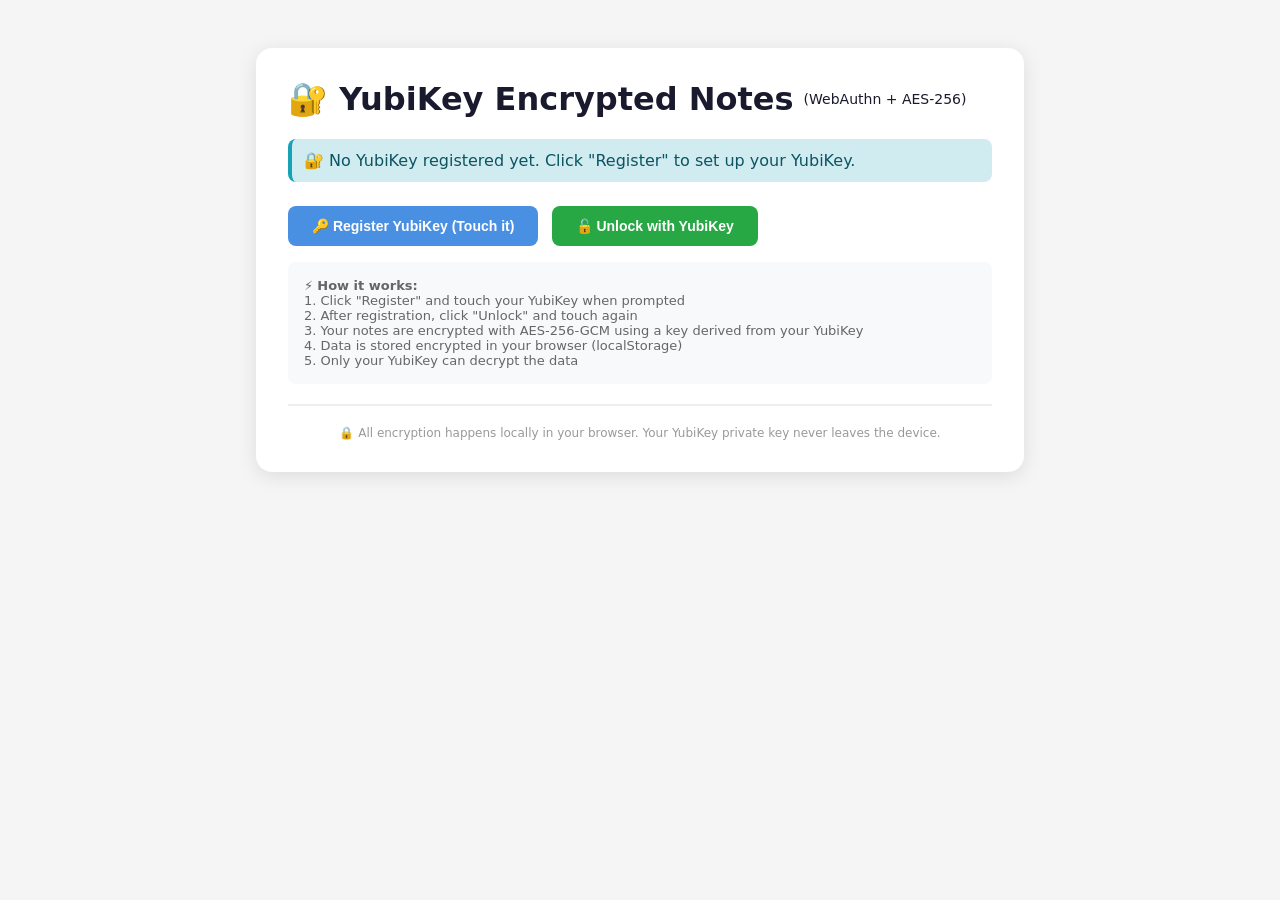
==== commit fe8e894a: "aa" ====
--- a/index.html
+++ b/index.html
@@ -1,269 +1,592 @@
 <!DOCTYPE html>
 <html lang="en">
-  <head>
-    <meta charset="UTF-8" />
-    <meta name="viewport" content="width=device-width, initial-scale=1.0" />
-    <title>GoblinPass - Home</title>
-    <link rel="stylesheet" href="assets/css/style.css?v=20260611-about-me" />
-    <meta name="author" content="Carl Hatton">
-    <meta name="copyright" content="Carl Hatton">
-    <meta name="application-name" content="GoblinPass">
-  </head>
-  <body>
-    <header class="site-header">
-      <nav class="nav" aria-label="Main navigation">
-        <a class="brand" href="index.html" aria-label="GoblinPass home">
-          <span class="brand-mark" aria-hidden="true">GP</span>
-          <span>GoblinPass</span>
-        </a>
-        <button id="navToggle" class="nav-toggle" type="button" aria-label="Open navigation menu" aria-controls="navLinks" aria-expanded="false">
-          <span></span>
-          <span></span>
-          <span></span>
-        </button>
-        <div id="navLinks" class="nav-links">
-          <a class="nav-link" href="index.html">Home</a>
-          <details class="nav-dropdown">
-            <summary>Web Tools</summary>
-            <div class="dropdown-menu">
-              <a href="app.html">Launch App</a>
-              <a href="checker.html">Password Checker</a>
-              <a href="app.html#build-fork">Build Fork</a>
-            </div>
-          </details>
-          <details class="nav-dropdown">
-            <summary>Security</summary>
-            <div class="dropdown-menu">
-              <a href="security.html">Security Overview</a>
-              <a href="security-model.html">Security Model</a>
-              <a href="security.html#trusted-device-protection">Trusted Device Protection</a>
-              <a href="security.html#security-key">Additional Secret</a>
-              <a href="security.html#google-security-factor">Google Security Factor</a>
-              <a href="security.html#yubikey-prf">YubiKey PRF</a>
-              <a href="security.html#copy-password-only">Copy Password Only</a>
-            </div>
-          </details>
-          <a class="nav-link" href="guide.html">Guide</a>
-          <a class="nav-link" href="faq.html">FAQ</a>
-          <details class="nav-dropdown">
-            <summary>About Us</summary>
-            <div class="dropdown-menu">
-              <a href="about-me.html">About Me</a><a href="about.html">About GoblinPass</a>
-              <a href="github.html">Why We Use GitHub</a>
-              <a href="lesspass.html">GoblinPass vs LessPass</a>
-            </div>
-          </details>
-          <a class="nav-link build-link" href="goblinpass/index.html">Launch App</a>
+<head>
+    <meta charset="UTF-8">
+    <meta name="viewport" content="width=device-width, initial-scale=1.0">
+    <title>YubiKey Encrypted Notes</title>
+    <style>
+        * { box-sizing: border-box; }
+        body { 
+            font-family: system-ui, -apple-system, 'Segoe UI', Roboto, sans-serif; 
+            max-width: 800px; 
+            margin: 2rem auto; 
+            padding: 1rem;
+            background: #f5f5f5;
+        }
+        .container {
+            background: white;
+            border-radius: 16px;
+            padding: 2rem;
+            box-shadow: 0 4px 20px rgba(0,0,0,0.1);
+        }
+        h1 { 
+            color: #1a1a2e; 
+            margin-top: 0;
+            display: flex;
+            align-items: center;
+            gap: 10px;
+        }
+        textarea { 
+            width: 100%; 
+            height: 300px; 
+            font-family: 'Courier New', monospace; 
+            padding: 1rem; 
+            border: 2px solid #ddd;
+            border-radius: 8px;
+            font-size: 14px;
+            resize: vertical;
+        }
+        textarea:focus {
+            outline: none;
+            border-color: #4a90e2;
+        }
+        button { 
+            padding: 0.75rem 1.5rem; 
+            margin: 0.5rem 0.5rem 0 0;
+            border: none;
+            border-radius: 8px;
+            cursor: pointer;
+            font-size: 14px;
+            font-weight: 600;
+            transition: all 0.2s;
+        }
+        button:hover { 
+            transform: translateY(-1px);
+            box-shadow: 0 2px 8px rgba(0,0,0,0.2);
+        }
+        button:active {
+            transform: translateY(0);
+        }
+        .btn-primary { background: #4a90e2; color: white; }
+        .btn-primary:hover { background: #357abd; }
+        .btn-success { background: #28a745; color: white; }
+        .btn-success:hover { background: #218838; }
+        .btn-danger { background: #dc3545; color: white; }
+        .btn-danger:hover { background: #c82333; }
+        .btn-secondary { background: #6c757d; color: white; }
+        .btn-secondary:hover { background: #5a6268; }
+        .hidden { display: none; }
+        .status { 
+            padding: 0.75rem; 
+            margin: 1rem 0; 
+            border-radius: 8px; 
+            font-weight: 500;
+            animation: slideIn 0.3s ease;
+        }
+        @keyframes slideIn {
+            from { opacity: 0; transform: translateY(-10px); }
+            to { opacity: 1; transform: translateY(0); }
+        }
+        .error { background: #f8d7da; color: #721c24; border-left: 4px solid #dc3545; }
+        .success { background: #d4edda; color: #155724; border-left: 4px solid #28a745; }
+        .info { background: #d1ecf1; color: #0c5460; border-left: 4px solid #17a2b8; }
+        .warning { background: #fff3cd; color: #856404; border-left: 4px solid #ffc107; }
+        .note-info {
+            background: #f8f9fa;
+            padding: 1rem;
+            border-radius: 8px;
+            margin-top: 1rem;
+            font-size: 13px;
+            color: #666;
+        }
+        .status-text {
+            font-family: monospace;
+            font-size: 12px;
+            margin-top: 10px;
+            color: #666;
+        }
+        hr {
+            margin: 20px 0;
+            border: none;
+            border-top: 2px solid #eee;
+        }
+    </style>
+</head>
+<body>
+<div class="container">
+    <h1>
+        🔐 YubiKey Encrypted Notes
+        <span style="font-size: 14px; font-weight: normal;">(WebAuthn + AES-256)</span>
+    </h1>
+    
+    <div id="status" class="status info">
+        💡 Ready - Register your YubiKey to begin
+    </div>
+
+    <div id="authSection">
+        <button id="registerBtn" class="btn-primary">🔑 Register YubiKey (Touch it)</button>
+        <button id="loginBtn" class="btn-success">🔓 Unlock with YubiKey</button>
+        <div class="note-info">
+            ⚡ <strong>How it works:</strong><br>
+            1. Click "Register" and touch your YubiKey when prompted<br>
+            2. After registration, click "Unlock" and touch again<br>
+            3. Your notes are encrypted with AES-256-GCM using a key derived from your YubiKey<br>
+            4. Data is stored encrypted in your browser (localStorage)<br>
+            5. Only your YubiKey can decrypt the data
         </div>
-      </nav>
-    </header>
-
-    <main id="top">
-      <section class="hero product-hero section">
-        <div class="hero-copy">
-          <p class="eyebrow">Local-first password security with YubiKey PRF</p>
-          <h1>Generate Strong Passwords Without Storing Them</h1>
-          <p class="hero-subtitle">GoblinPass is a local-first/stateless password generator with optional YubiKey password-ingredient support.</p>
-          <p>
-            Create unique passwords from inputs you control, keep generation on
-            your device, and add a YubiKey PRF factor for high-value accounts
-            when supported by your browser, operating system, and hardware key.
-          </p>
-          <div class="hero-actions" aria-label="Primary actions">
-            <a class="demo-link" href="app.html">Launch App</a>
-            <a class="demo-link secondary-link" href="app.html#build-fork">Build Fork</a>
-          </div>
-        </div>
-        <div class="hero-panel app-preview-panel" aria-label="GoblinPass generator preview">
-          <div class="app-preview-brand">
-            <span class="mini-logo">GP</span>
-            <div>
-              <strong>GoblinPass</strong>
-              <span>Stateless passwords. Optional YubiKey PRF.</span>
-            </div>
-          </div>
-          <div class="app-preview-tabs" aria-label="App sections preview">
-            <span class="active">Generator</span>
-            <span>Vault</span>
-            <span>Settings</span>
-          </div>
-          <div class="app-preview-card">
-            <label class="mini-field"><span>Website ID</span><strong>Unique ID</strong></label>
-            <label class="mini-field"><span>Site (optional)</span><strong>example.com</strong></label>
-            <label class="mini-field"><span>Login (optional)</span><strong>username or email</strong></label>
-            <div class="mini-check"><span></span>Store full login for this entry</div>
-            <label class="mini-field password-row">
-              <span>Master Password</span>
-              <strong>Never saved</strong>
-              <em>Show</em>
-            </label>
-            <div class="mini-yubikey-row">
-              <span class="mini-key-icon">YK</span>
-              <div>
-                <strong>Use YubiKey</strong>
-                <small>PRF becomes part of the password recipe</small>
-              </div>
-            </div>
-            <label class="mini-field"><span>Password Style</span><strong>Maximum Security</strong></label>
-            <p class="app-preview-help">
-              Memorable passwords are easier to enter on consoles, TVs, handheld
-              devices, and controllers. Maximum Security remains recommended for
-              email, banking, and important accounts.
-            </p>
-            <div class="mini-options">
-              <span>&#10003; a-z</span>
-              <span>&#10003; A-Z</span>
-              <span>&#10003; 0-9</span>
-              <span>&#10003; %!@</span>
-            </div>
-            <div class="mini-two">
-              <label class="mini-field"><span>Length</span><strong>16</strong></label>
-              <label class="mini-field"><span>Counter</span><strong>1</strong></label>
-            </div>
-            <div class="mini-actions"><strong>Generate & copy</strong><span>Save</span></div>
-            <div class="mini-output">Generated and copied: C0V********2#1n <em>Show</em></div>
-          </div>
-        </div>
-      </section>
-
-      <section class="section trust-strip" aria-label="GoblinPass trust points">
-        <span>&#10003; Local First</span>
-        <span>&#10003; No Password Storage</span>
-        <span>&#10003; YubiKey PRF Ingredient</span>
-        <span>&#10003; Publicly Viewable Source</span>
-        <span>&#10003; Optional Google Security Factor</span>
-      </section>
-
-      <section class="section content-section landing-process" aria-labelledby="home-steps-title">
-        <div class="section-intro landing-section-intro">
-          <p class="eyebrow">Three steps</p>
-          <h2 id="home-steps-title">Simple inputs, repeatable output</h2>
-          <p>GoblinPass turns the same secure inputs into the same password every time.</p>
-        </div>
-        <div class="step-flow" aria-label="GoblinPass three step process">
-          <article class="step-card">
-            <span class="step-number">Step 1</span>
-            <h3>Site ID</h3>
-          </article>
-          <article class="step-card">
-            <span class="step-number">Step 2</span>
-            <h3>Master Password</h3>
-          </article>
-          <article class="step-card">
-            <span class="step-number">Step 3</span>
-            <h3>Optional YubiKey PRF</h3>
-          </article>
-          <article class="step-result-card">
-            <span class="result-label">Result</span>
-            <h3>Generated Password</h3>
-          </article>
-        </div>
-      </section>
-
-      <section class="section content-section yubikey-highlight landing-yubikey" aria-labelledby="yubikey-home-title">
-        <div class="section-intro landing-section-intro">
-          <p class="eyebrow">Hardware-backed stateless password generation</p>
-          <h2 id="yubikey-home-title">YubiKey PRF becomes part of the password recipe</h2>
-          <p>
-            GoblinPass does not use YubiKey as normal two-factor login. When
-            YubiKey mode is enabled, the generated password depends on PRF data
-            returned by the physical key.
-          </p>
-        </div>
-        <div class="premium-formula-card" aria-label="YubiKey PRF password formula">
-          <div class="formula-ingredients">
-            <span>Website ID</span>
-            <span>Master Password</span>
-            <span>Optional Secret</span>
-            <span class="hardware-ingredient">YubiKey PRF</span>
-          </div>
-          <div class="formula-equals" aria-hidden="true">=</div>
-          <div class="formula-result">
-            <span>Generated Password</span>
-          </div>
-        </div>
-        <p class="small-note formula-note">
-          Best tested on Windows 11 with a PRF/hmac-secret compatible YubiKey.
-          Mobile NFC support may vary by browser and device.
-        </p>
-      </section>
-
-      <section class="section feature-card-grid" aria-labelledby="features-title">
-        <div class="section-intro">
-          <p class="eyebrow">Core features</p>
-          <h2 id="features-title">Built for local-first password control</h2>
-          <p>
-            GoblinPass keeps the important parts lightweight: no online password
-            database, clear local controls, and optional extra protection.
-          </p>
-        </div>
-        <div class="product-cards">
-          <article class="product-card">
-            <span class="card-icon" aria-hidden="true">&#128272;</span>
-            <h3>Stateless</h3>
-            <p>Regenerate the same password from the same private inputs instead of saving the generated password online.</p>
-            <a class="card-button" href="security.html">Security Overview</a>
-          </article>
-          <article class="product-card">
-            <span class="card-icon" aria-hidden="true">&#128452;</span>
-            <h3>Local Vault</h3>
-            <p>Use optional local vault metadata to remember site IDs, aliases, counters, hints, and notes.</p>
-            <a class="card-button" href="app.html">Launch App</a>
-          </article>
-          <article class="product-card">
-            <span class="card-icon" aria-hidden="true">&#128187;</span>
-            <h3>Publicly Viewable Source</h3>
-            <p>Review the source and inspect the project history for transparency. Use beyond viewing and studying requires permission.</p>
-            <a class="card-button" href="github.html">View Transparency</a>
-          </article>
-          <article class="product-card">
-            <span class="card-icon" aria-hidden="true">&#128737;</span>
-            <h3>YubiKey PRF</h3>
-            <p>Use a supported YubiKey as a hardware password ingredient, so the same inputs without the key do not recreate the same password.</p>
-            <a class="card-button" href="guide.html#yubikey-guide">YubiKey Guide</a>
-          </article>
-        </div>
-      </section>
-    </main>
-
-    <footer class="site-footer">
-      <div class="footer-brand">
-        <p><strong>GoblinPass</strong></p>
-        <p>Tiny vault. Minimal secrets.</p>
-        <p>Publicly viewable source. Local first. No password storage.</p>
-      </div>
-      <nav class="footer-links" aria-label="Footer navigation">
-        <a href="index.html">Home</a>
-        <a href="about.html">About Us</a>
-        <a href="checker.html">Password Checker</a>
-        <a href="guide.html">Guide</a>
-        <a href="security.html">Security</a>
-        <a href="github.html">GitHub</a>
-      </nav>
-      <div class="footer-source">
-        <p>GoblinPass source is publicly viewable.</p>
-        <p>Review the source code and license terms before using or adapting the project.</p>
-        <div class="footer-actions">
-          <a class="demo-link" href="https://github.com/goblinpassuk/goblinpassuk.github.io" target="_blank" rel="noopener noreferrer">View Source</a>
-          <a class="demo-link secondary-link" href="app.html#build-fork">Build Fork</a>
-        </div>
-      </div>
-      <p class="footer-attribution">GoblinPass &copy; 2026 Carl Hatton &middot; <a href="https://github.com/goblinpassuk/goblinpassuk.github.io/blob/main/LICENSE">License</a></p>
-    </footer>
-
-    <script src="assets/js/app.js"></script>
-  </body>
-</html>
-
-
-
-
-
-
-
-
-
-
-
-
-
+    </div>
+
+    <div id="notesSection" class="hidden">
+        <h2>📝 Your Private Notes</h2>
+        <textarea id="noteContent" placeholder="Write anything here - it will be encrypted with your YubiKey..."></textarea>
+        <br>
+        <button id="saveBtn" class="btn-primary">💾 Save (Encrypt & Store)</button>
+        <button id="exportBtn" class="btn-success">📎 Export Encrypted File</button>
+        <button id="importBtn" class="btn-secondary">📂 Import Encrypted File</button>
+        <button id="lockBtn" class="btn-danger">🔒 Lock & Clear</button>
+        <input type="file" id="fileInput" style="display: none;" accept=".encrypted.json">
+        <div class="status-text" id="keyStatus"></div>
+    </div>
+    
+    <hr>
+    <div style="font-size: 12px; color: #999; text-align: center;">
+        🔒 All encryption happens locally in your browser. Your YubiKey private key never leaves the device.
+    </div>
+</div>
+
+<script>
+    // ============================================================
+    // YubiKey Encrypted Notes - Complete Single File Solution
+    // ============================================================
+
+    class YubiKeyEncryptedNotes {
+        constructor() {
+            this.currentKey = null;
+            this.storageKey = 'yubikey_encrypted_notes_v2';
+            this.credentialIdKey = 'yubikey_credential_id';
+            this.userIdKey = 'yubikey_user_id';
+            this.saltKey = 'yubikey_salt';
+            
+            this.init();
+        }
+
+        init() {
+            // Check if YubiKey was already registered
+            const hasCredential = localStorage.getItem(this.credentialIdKey);
+            if (hasCredential) {
+                this.showStatus('✅ YubiKey already registered. Click "Unlock" to access your notes.', 'success');
+            } else {
+                this.showStatus('🔐 No YubiKey registered yet. Click "Register" to set up your YubiKey.', 'info');
+            }
+        }
+
+        showStatus(msg, type = 'info') {
+            const statusDiv = document.getElementById('status');
+            if (!statusDiv) return;
+            statusDiv.textContent = msg;
+            statusDiv.className = `status ${type}`;
+            
+            // Auto-hide after 5 seconds
+            setTimeout(() => {
+                if (statusDiv.textContent === msg) {
+                    // Don't auto-hide important messages
+                    if (type !== 'error' && !msg.includes('Ready')) {
+                        statusDiv.style.opacity = '0.5';
+                    }
+                }
+            }, 5000);
+        }
+
+        updateKeyStatus() {
+            const keyStatus = document.getElementById('keyStatus');
+            if (keyStatus) {
+                if (this.currentKey) {
+                    keyStatus.innerHTML = '✅ YubiKey UNLOCKED - Notes can be read/saved';
+                    keyStatus.style.color = '#28a745';
+                } else {
+                    keyStatus.innerHTML = '🔒 LOCKED - Click "Unlock with YubiKey" first';
+                    keyStatus.style.color = '#dc3545';
+                }
+            }
+        }
+
+        generateChallenge() {
+            const challenge = new Uint8Array(32);
+            crypto.getRandomValues(challenge);
+            return challenge;
+        }
+
+        async registerYubiKey() {
+            try {
+                // Check if already registered
+                if (localStorage.getItem(this.credentialIdKey)) {
+                    this.showStatus('⚠️ YubiKey already registered! Use "Unlock" instead, or clear browser data to re-register.', 'warning');
+                    return false;
+                }
+
+                this.showStatus('🔐 Registering YubiKey... Please touch your YubiKey when prompted.', 'info');
+                
+                const challenge = await this.generateChallenge();
+                const userId = crypto.randomUUID();
+                const userDisplayName = "YubiKey User " + userId.slice(0, 8);
+                
+                // Generate a random salt for key derivation
+                const salt = crypto.getRandomValues(new Uint8Array(32));
+                localStorage.setItem(this.saltKey, JSON.stringify(Array.from(salt)));
+                
+                const publicKeyCredentialCreationOptions = {
+                    challenge: challenge,
+                    rp: { 
+                        name: "YubiKey Encrypted Notes", 
+                        id: window.location.hostname || "localhost"
+                    },
+                    user: {
+                        id: new TextEncoder().encode(userId),
+                        name: "yubikey-notes-user",
+                        displayName: userDisplayName
+                    },
+                    pubKeyCredParams: [
+                        { alg: -7, type: "public-key" },   // ES256
+                        { alg: -257, type: "public-key" }  // RS256
+                    ],
+                    authenticatorSelection: {
+                        authenticatorAttachment: "cross-platform",
+                        requireResidentKey: false,
+                        userVerification: "preferred"
+                    },
+                    timeout: 60000,
+                    attestation: "none"
+                };
+
+                const credential = await navigator.credentials.create({
+                    publicKey: publicKeyCredentialCreationOptions
+                });
+
+                if (!credential || !credential.rawId) {
+                    throw new Error("Failed to get credential from YubiKey");
+                }
+
+                // Store credential ID
+                const credentialId = Array.from(new Uint8Array(credential.rawId));
+                localStorage.setItem(this.credentialIdKey, JSON.stringify(credentialId));
+                localStorage.setItem(this.userIdKey, userId);
+                
+                this.showStatus('✅ YubiKey registered successfully! Click "Unlock" to start using it.', 'success');
+                return true;
+                
+            } catch (err) {
+                console.error('Registration error:', err);
+                let errorMsg = err.message;
+                if (err.name === 'NotAllowedError') {
+                    errorMsg = 'You cancelled or didn\'t touch your YubiKey in time. Please try again.';
+                } else if (err.name === 'NotSupportedError') {
+                    errorMsg = 'Your browser doesn\'t support WebAuthn. Try Chrome, Edge, or Firefox.';
+                }
+                this.showStatus(`❌ Registration failed: ${errorMsg}`, 'error');
+                return false;
+            }
+        }
+
+        async authenticateWithYubiKey() {
+            const storedCredId = localStorage.getItem(this.credentialIdKey);
+            if (!storedCredId) {
+                this.showStatus('❌ No registered YubiKey found. Please click "Register" first.', 'error');
+                return null;
+            }
+
+            try {
+                this.showStatus('🔓 Please touch your YubiKey to authenticate...', 'info');
+                
+                const challenge = await this.generateChallenge();
+                const credentialIdArray = JSON.parse(storedCredId);
+                const credentialId = new Uint8Array(credentialIdArray);
+
+                const publicKeyCredentialRequestOptions = {
+                    challenge: challenge,
+                    allowCredentials: [{
+                        id: credentialId,
+                        type: "public-key",
+                        transports: ["usb", "nfc", "ble"]
+                    }],
+                    timeout: 60000,
+                    userVerification: "preferred"
+                };
+
+                const assertion = await navigator.credentials.get({
+                    publicKey: publicKeyCredentialRequestOptions
+                });
+
+                if (!assertion || !assertion.response) {
+                    throw new Error("Failed to get authentication from YubiKey");
+                }
+
+                // Derive encryption key from authenticator data + signature
+                const authData = assertion.response.authenticatorData;
+                const signature = assertion.response.signature;
+                
+                // Combine for key material
+                const combined = new Uint8Array(authData.byteLength + signature.byteLength);
+                combined.set(new Uint8Array(authData), 0);
+                combined.set(new Uint8Array(signature), authData.byteLength);
+                
+                const keyMaterial = await crypto.subtle.digest('SHA-256', combined);
+                
+                // Add salt for additional security
+                let salt = localStorage.getItem(this.saltKey);
+                let finalKeyMaterial = keyMaterial;
+                if (salt) {
+                    const saltArray = new Uint8Array(JSON.parse(salt));
+                    const salted = new Uint8Array(keyMaterial.byteLength + saltArray.length);
+                    salted.set(new Uint8Array(keyMaterial), 0);
+                    salted.set(saltArray, keyMaterial.byteLength);
+                    finalKeyMaterial = await crypto.subtle.digest('SHA-256', salted);
+                }
+                
+                const cryptoKey = await crypto.subtle.importKey(
+                    'raw', finalKeyMaterial, { name: 'AES-GCM' }, false, ['encrypt', 'decrypt']
+                );
+                
+                this.currentKey = cryptoKey;
+                this.updateKeyStatus();
+                this.showStatus('✅ YubiKey authentication successful! Your notes are now accessible.', 'success');
+                return cryptoKey;
+                
+            } catch (err) {
+                console.error('Authentication error:', err);
+                let errorMsg = err.message;
+                if (err.name === 'NotAllowedError') {
+                    errorMsg = 'You cancelled or didn\'t touch your YubiKey. Please try again.';
+                }
+                this.showStatus(`❌ Authentication failed: ${errorMsg}`, 'error');
+                return null;
+            }
+        }
+
+        async encryptData(text, key) {
+            const encoder = new TextEncoder();
+            const iv = crypto.getRandomValues(new Uint8Array(12));
+            const encodedData = encoder.encode(text);
+            
+            const encrypted = await crypto.subtle.encrypt(
+                { name: 'AES-GCM', iv: iv },
+                key,
+                encodedData
+            );
+            
+            return {
+                iv: Array.from(iv),
+                data: Array.from(new Uint8Array(encrypted)),
+                version: 1,
+                timestamp: Date.now()
+            };
+        }
+
+        async decryptData(encryptedObj, key) {
+            const decoder = new TextDecoder();
+            const iv = new Uint8Array(encryptedObj.iv);
+            const data = new Uint8Array(encryptedObj.data);
+            
+            try {
+                const decrypted = await crypto.subtle.decrypt(
+                    { name: 'AES-GCM', iv: iv },
+                    key,
+                    data
+                );
+                return decoder.decode(decrypted);
+            } catch (err) {
+                console.error('Decryption failed - wrong YubiKey or corrupted data:', err);
+                return null;
+            }
+        }
+
+        async saveNotes(text) {
+            if (!this.currentKey) {
+                this.showStatus('❌ Please authenticate with YubiKey first (click "Unlock")', 'error');
+                return false;
+            }
+            
+            try {
+                const encrypted = await this.encryptData(text, this.currentKey);
+                localStorage.setItem(this.storageKey, JSON.stringify(encrypted));
+                this.showStatus('💾 Notes saved and encrypted with your YubiKey!', 'success');
+                return true;
+            } catch (err) {
+                this.showStatus(`❌ Save failed: ${err.message}`, 'error');
+                return false;
+            }
+        }
+
+        async loadNotes() {
+            if (!this.currentKey) {
+                this.showStatus('❌ Please authenticate with YubiKey first (click "Unlock")', 'error');
+                return null;
+            }
+            
+            const stored = localStorage.getItem(this.storageKey);
+            if (!stored) {
+                return '';
+            }
+            
+            try {
+                const encrypted = JSON.parse(stored);
+                const decrypted = await this.decryptData(encrypted, this.currentKey);
+                if (decrypted === null) {
+                    this.showStatus('❌ Failed to decrypt. Make sure you\'re using the correct YubiKey.', 'error');
+                    return null;
+                }
+                return decrypted;
+            } catch (err) {
+                this.showStatus(`❌ Load failed: ${err.message}`, 'error');
+                return null;
+            }
+        }
+
+        async exportToFile() {
+            if (!this.currentKey) {
+                this.showStatus('❌ Authenticate with YubiKey first to export', 'error');
+                return;
+            }
+            
+            const stored = localStorage.getItem(this.storageKey);
+            if (!stored) {
+                this.showStatus('ℹ️ No saved notes to export', 'info');
+                return;
+            }
+            
+            try {
+                const encrypted = JSON.parse(stored);
+                const exportData = {
+                    ...encrypted,
+                    exported: true,
+                    description: "YubiKey Encrypted Notes - Requires same YubiKey to decrypt"
+                };
+                
+                const jsonStr = JSON.stringify(exportData, null, 2);
+                const blob = new Blob([jsonStr], { type: 'application/json' });
+                const url = URL.createObjectURL(blob);
+                const a = document.createElement('a');
+                a.href = url;
+                a.download = `yubikey_notes_backup_${new Date().toISOString().slice(0,19).replace(/:/g, '-')}.encrypted.json`;
+                document.body.appendChild(a);
+                a.click();
+                document.body.removeChild(a);
+                URL.revokeObjectURL(url);
+                
+                this.showStatus('📎 Encrypted notes exported to file! Keep it safe.', 'success');
+            } catch (err) {
+                this.showStatus(`❌ Export failed: ${err.message}`, 'error');
+            }
+        }
+
+        async importFromFile(file) {
+            if (!this.currentKey) {
+                this.showStatus('❌ Authenticate with YubiKey first to import', 'error');
+                return false;
+            }
+            
+            try {
+                const text = await file.text();
+                const encrypted = JSON.parse(text);
+                
+                // Validate format
+                if (!encrypted.iv || !encrypted.data) {
+                    throw new Error('Invalid encrypted file format');
+                }
+                
+                // Test decrypt to verify this YubiKey works
+                const testDecrypt = await this.decryptData(encrypted, this.currentKey);
+                if (testDecrypt === null) {
+                    throw new Error('This YubiKey cannot decrypt this file (different key)');
+                }
+                
+                // Save the imported encrypted data
+                const { iv, data, version, timestamp } = encrypted;
+                localStorage.setItem(this.storageKey, JSON.stringify({ iv, data, version, timestamp }));
+                
+                // Load and display the decrypted content
+                const decrypted = await this.loadNotes();
+                if (decrypted !== null) {
+                    document.getElementById('noteContent').value = decrypted;
+                }
+                
+                this.showStatus('📂 Import successful! File decrypted with your YubiKey.', 'success');
+                return true;
+            } catch (err) {
+                this.showStatus(`❌ Import failed: ${err.message}`, 'error');
+                return false;
+            }
+        }
+        
+        lock() {
+            this.currentKey = null;
+            document.getElementById('noteContent').value = '';
+            document.getElementById('notesSection').classList.add('hidden');
+            document.getElementById('authSection').classList.remove('hidden');
+            this.updateKeyStatus();
+            this.showStatus('🔒 Locked. Use your YubiKey to unlock again.', 'info');
+        }
+        
+        async unlockAndShow() {
+            const key = await this.authenticateWithYubiKey();
+            if (key) {
+                document.getElementById('authSection').classList.add('hidden');
+                document.getElementById('notesSection').classList.remove('hidden');
+                
+                const notes = await this.loadNotes();
+                const textarea = document.getElementById('noteContent');
+                if (textarea) {
+                    textarea.value = (notes !== null && notes !== undefined) ? notes : '';
+                }
+                this.updateKeyStatus();
+            }
+        }
+    }
+
+    // Initialize the app when DOM is fully loaded
+    document.addEventListener('DOMContentLoaded', () => {
+        const app = new YubiKeyEncryptedNotes();
+        
+        // Get elements safely
+        const registerBtn = document.getElementById('registerBtn');
+        const loginBtn = document.getElementById('loginBtn');
+        const saveBtn = document.getElementById('saveBtn');
+        const exportBtn = document.getElementById('exportBtn');
+        const importBtn = document.getElementById('importBtn');
+        const lockBtn = document.getElementById('lockBtn');
+        const fileInput = document.getElementById('fileInput');
+        
+        if (registerBtn) {
+            registerBtn.addEventListener('click', () => app.registerYubiKey());
+        }
+        
+        if (loginBtn) {
+            loginBtn.addEventListener('click', () => app.unlockAndShow());
+        }
+        
+        if (saveBtn) {
+            saveBtn.addEventListener('click', async () => {
+                const textarea = document.getElementById('noteContent');
+                if (textarea) {
+                    await app.saveNotes(textarea.value);
+                }
+            });
+        }
+        
+        if (exportBtn) {
+            exportBtn.addEventListener('click', () => app.exportToFile());
+        }
+        
+        if (importBtn && fileInput) {
+            importBtn.addEventListener('click', () => {
+                fileInput.click();
+            });
+            
+            fileInput.addEventListener('change', async (e) => {
+                if (e.target.files && e.target.files[0]) {
+                    await app.importFromFile(e.target.files[0]);
+                    fileInput.value = ''; // Reset
+                }
+            });
+        }
+        
+        if (lockBtn) {
+            lockBtn.addEventListener('click', () => app.lock());
+        }
+        
+        // Log to console for debugging
+        console.log('YubiKey Notes App Ready - Use a modern browser with WebAuthn support');
+        console.log('Chrome, Edge, or Firefox required. Safari works partially.');
+    });
+</script>
+</body>
+</html>
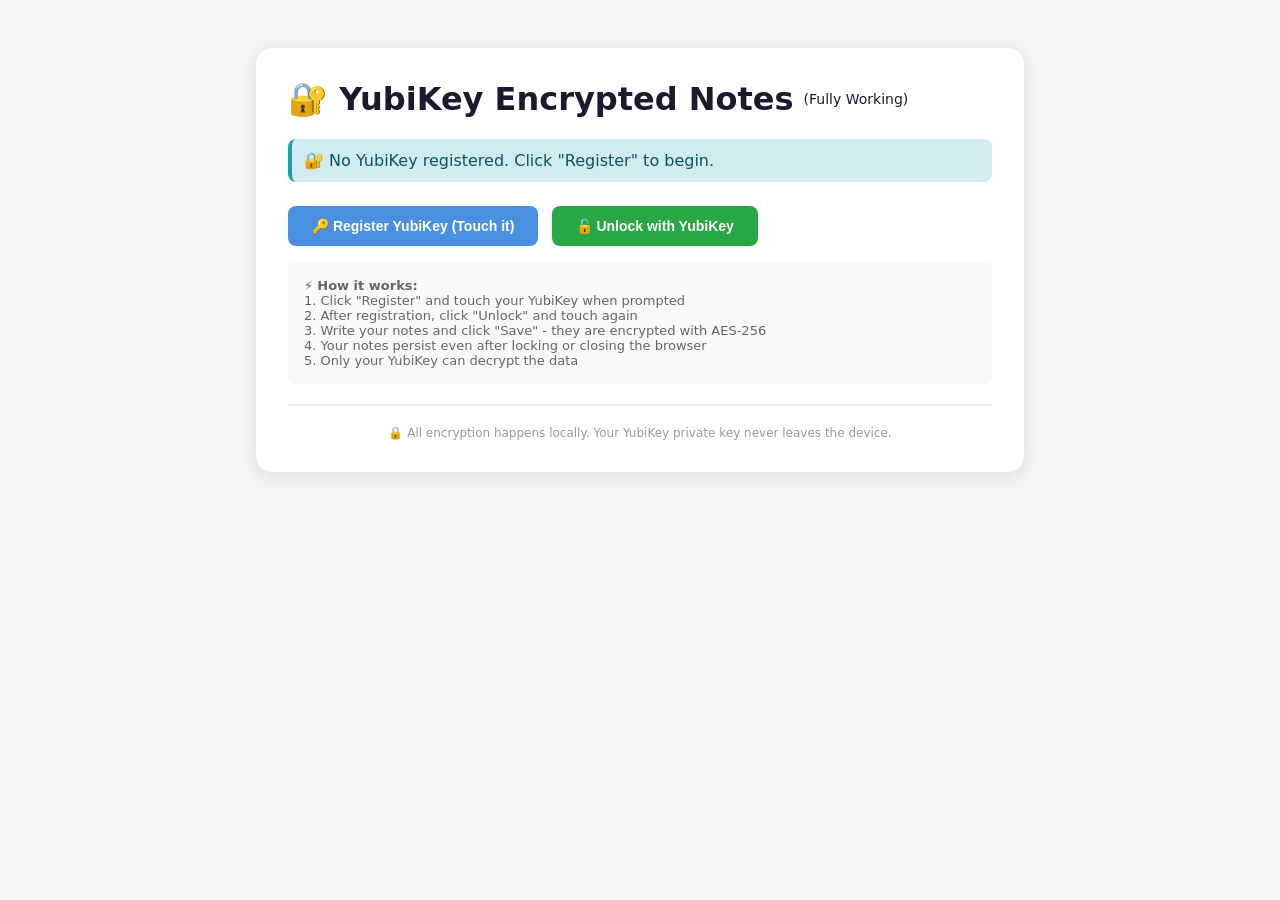
==== commit 73847342: "Update index.html" ====
--- a/index.html
+++ b/index.html
@@ -3,7 +3,7 @@
 <head>
     <meta charset="UTF-8">
     <meta name="viewport" content="width=device-width, initial-scale=1.0">
-    <title>YubiKey Encrypted Notes</title>
+    <title>YubiKey Encrypted Notes - Fully Working</title>
     <style>
         * { box-sizing: border-box; }
         body { 
@@ -57,6 +57,11 @@
         button:active {
             transform: translateY(0);
         }
+        button:disabled {
+            opacity: 0.5;
+            cursor: not-allowed;
+            transform: none;
+        }
         .btn-primary { background: #4a90e2; color: white; }
         .btn-primary:hover { background: #357abd; }
         .btn-success { background: #28a745; color: white; }
@@ -65,6 +70,8 @@
         .btn-danger:hover { background: #c82333; }
         .btn-secondary { background: #6c757d; color: white; }
         .btn-secondary:hover { background: #5a6268; }
+        .btn-warning { background: #ffc107; color: #333; }
+        .btn-warning:hover { background: #e0a800; }
         .hidden { display: none; }
         .status { 
             padding: 0.75rem; 
@@ -93,7 +100,9 @@
             font-family: monospace;
             font-size: 12px;
             margin-top: 10px;
-            color: #666;
+            padding: 8px;
+            background: #f0f0f0;
+            border-radius: 6px;
         }
         hr {
             margin: 20px 0;
@@ -106,7 +115,7 @@
 <div class="container">
     <h1>
         🔐 YubiKey Encrypted Notes
-        <span style="font-size: 14px; font-weight: normal;">(WebAuthn + AES-256)</span>
+        <span style="font-size: 14px; font-weight: normal;">(Fully Working)</span>
     </h1>
     
     <div id="status" class="status info">
@@ -120,8 +129,8 @@
             ⚡ <strong>How it works:</strong><br>
             1. Click "Register" and touch your YubiKey when prompted<br>
             2. After registration, click "Unlock" and touch again<br>
-            3. Your notes are encrypted with AES-256-GCM using a key derived from your YubiKey<br>
-            4. Data is stored encrypted in your browser (localStorage)<br>
+            3. Write your notes and click "Save" - they are encrypted with AES-256<br>
+            4. Your notes persist even after locking or closing the browser<br>
             5. Only your YubiKey can decrypt the data
         </div>
     </div>
@@ -130,149 +139,115 @@
         <h2>📝 Your Private Notes</h2>
         <textarea id="noteContent" placeholder="Write anything here - it will be encrypted with your YubiKey..."></textarea>
         <br>
-        <button id="saveBtn" class="btn-primary">💾 Save (Encrypt & Store)</button>
-        <button id="exportBtn" class="btn-success">📎 Export Encrypted File</button>
-        <button id="importBtn" class="btn-secondary">📂 Import Encrypted File</button>
-        <button id="lockBtn" class="btn-danger">🔒 Lock & Clear</button>
-        <input type="file" id="fileInput" style="display: none;" accept=".encrypted.json">
+        <button id="saveBtn" class="btn-primary">💾 Save Notes (Encrypt & Store)</button>
+        <button id="exportBtn" class="btn-success">📎 Export Encrypted Backup</button>
+        <button id="importBtn" class="btn-secondary">📂 Import Encrypted Backup</button>
+        <button id="lockBtn" class="btn-warning">🔒 Lock Session (Notes Remain Saved)</button>
+        <input type="file" id="fileInput" style="display: none;" accept=".encrypted.json,.json">
         <div class="status-text" id="keyStatus"></div>
     </div>
     
     <hr>
     <div style="font-size: 12px; color: #999; text-align: center;">
-        🔒 All encryption happens locally in your browser. Your YubiKey private key never leaves the device.
+        🔒 All encryption happens locally. Your YubiKey private key never leaves the device.
     </div>
 </div>
 
 <script>
-    // ============================================================
-    // YubiKey Encrypted Notes - Complete Single File Solution
-    // ============================================================
-
     class YubiKeyEncryptedNotes {
         constructor() {
             this.currentKey = null;
-            this.storageKey = 'yubikey_encrypted_notes_v2';
+            this.storageKey = 'yubikey_encrypted_notes_v3';
             this.credentialIdKey = 'yubikey_credential_id';
-            this.userIdKey = 'yubikey_user_id';
             this.saltKey = 'yubikey_salt';
+            this.isUnlocked = false;
             
             this.init();
         }
 
         init() {
-            // Check if YubiKey was already registered
             const hasCredential = localStorage.getItem(this.credentialIdKey);
+            const hasNotes = localStorage.getItem(this.storageKey);
+            
             if (hasCredential) {
-                this.showStatus('✅ YubiKey already registered. Click "Unlock" to access your notes.', 'success');
+                if (hasNotes) {
+                    this.showStatus('✅ YubiKey registered. Click "Unlock" to access your encrypted notes.', 'success');
+                } else {
+                    this.showStatus('✅ YubiKey registered. Click "Unlock" to create notes.', 'success');
+                }
             } else {
-                this.showStatus('🔐 No YubiKey registered yet. Click "Register" to set up your YubiKey.', 'info');
+                this.showStatus('🔐 No YubiKey registered. Click "Register" to begin.', 'info');
             }
         }
 
         showStatus(msg, type = 'info') {
             const statusDiv = document.getElementById('status');
-            if (!statusDiv) return;
-            statusDiv.textContent = msg;
-            statusDiv.className = `status ${type}`;
-            
-            // Auto-hide after 5 seconds
-            setTimeout(() => {
-                if (statusDiv.textContent === msg) {
-                    // Don't auto-hide important messages
-                    if (type !== 'error' && !msg.includes('Ready')) {
-                        statusDiv.style.opacity = '0.5';
-                    }
-                }
-            }, 5000);
-        }
-
-        updateKeyStatus() {
+            if (statusDiv) {
+                statusDiv.textContent = msg;
+                statusDiv.className = `status ${type}`;
+            }
+        }
+
+        updateUI() {
             const keyStatus = document.getElementById('keyStatus');
             if (keyStatus) {
-                if (this.currentKey) {
-                    keyStatus.innerHTML = '✅ YubiKey UNLOCKED - Notes can be read/saved';
-                    keyStatus.style.color = '#28a745';
+                if (this.isUnlocked && this.currentKey) {
+                    keyStatus.innerHTML = '✅ UNLOCKED - You can read, edit, and save notes';
+                    keyStatus.style.background = '#d4edda';
+                    keyStatus.style.color = '#155724';
                 } else {
-                    keyStatus.innerHTML = '🔒 LOCKED - Click "Unlock with YubiKey" first';
-                    keyStatus.style.color = '#dc3545';
-                }
-            }
-        }
-
-        generateChallenge() {
-            const challenge = new Uint8Array(32);
-            crypto.getRandomValues(challenge);
-            return challenge;
+                    keyStatus.innerHTML = '🔒 LOCKED - Click "Unlock with YubiKey" to access your notes';
+                    keyStatus.style.background = '#f8d7da';
+                    keyStatus.style.color = '#721c24';
+                }
+            }
         }
 
         async registerYubiKey() {
             try {
-                // Check if already registered
                 if (localStorage.getItem(this.credentialIdKey)) {
-                    this.showStatus('⚠️ YubiKey already registered! Use "Unlock" instead, or clear browser data to re-register.', 'warning');
+                    this.showStatus('⚠️ YubiKey already registered! Use "Unlock".', 'warning');
                     return false;
                 }
 
-                this.showStatus('🔐 Registering YubiKey... Please touch your YubiKey when prompted.', 'info');
-                
-                const challenge = await this.generateChallenge();
+                this.showStatus('🔐 Touch your YubiKey to register...', 'info');
+                
+                const challenge = crypto.getRandomValues(new Uint8Array(32));
                 const userId = crypto.randomUUID();
-                const userDisplayName = "YubiKey User " + userId.slice(0, 8);
-                
-                // Generate a random salt for key derivation
                 const salt = crypto.getRandomValues(new Uint8Array(32));
                 localStorage.setItem(this.saltKey, JSON.stringify(Array.from(salt)));
                 
-                const publicKeyCredentialCreationOptions = {
+                const publicKeyOptions = {
                     challenge: challenge,
-                    rp: { 
-                        name: "YubiKey Encrypted Notes", 
-                        id: window.location.hostname || "localhost"
-                    },
+                    rp: { name: "YubiKey Notes", id: window.location.hostname || "localhost" },
                     user: {
                         id: new TextEncoder().encode(userId),
-                        name: "yubikey-notes-user",
-                        displayName: userDisplayName
+                        name: "yubikey-user",
+                        displayName: "YubiKey User"
                     },
-                    pubKeyCredParams: [
-                        { alg: -7, type: "public-key" },   // ES256
-                        { alg: -257, type: "public-key" }  // RS256
-                    ],
+                    pubKeyCredParams: [{ alg: -7, type: "public-key" }],
                     authenticatorSelection: {
                         authenticatorAttachment: "cross-platform",
-                        requireResidentKey: false,
-                        userVerification: "preferred"
+                        userVerification: "required"
                     },
-                    timeout: 60000,
-                    attestation: "none"
+                    timeout: 60000
                 };
 
-                const credential = await navigator.credentials.create({
-                    publicKey: publicKeyCredentialCreationOptions
-                });
-
+                const credential = await navigator.credentials.create({ publicKey: publicKeyOptions });
+                
                 if (!credential || !credential.rawId) {
-                    throw new Error("Failed to get credential from YubiKey");
-                }
-
-                // Store credential ID
+                    throw new Error("Registration failed");
+                }
+
                 const credentialId = Array.from(new Uint8Array(credential.rawId));
                 localStorage.setItem(this.credentialIdKey, JSON.stringify(credentialId));
-                localStorage.setItem(this.userIdKey, userId);
-                
-                this.showStatus('✅ YubiKey registered successfully! Click "Unlock" to start using it.', 'success');
+                
+                this.showStatus('✅ YubiKey registered! Click "Unlock" to start.', 'success');
                 return true;
                 
             } catch (err) {
-                console.error('Registration error:', err);
-                let errorMsg = err.message;
-                if (err.name === 'NotAllowedError') {
-                    errorMsg = 'You cancelled or didn\'t touch your YubiKey in time. Please try again.';
-                } else if (err.name === 'NotSupportedError') {
-                    errorMsg = 'Your browser doesn\'t support WebAuthn. Try Chrome, Edge, or Firefox.';
-                }
-                this.showStatus(`❌ Registration failed: ${errorMsg}`, 'error');
+                console.error(err);
+                this.showStatus(`❌ Registration failed: ${err.message}`, 'error');
                 return false;
             }
         }
@@ -280,18 +255,18 @@
         async authenticateWithYubiKey() {
             const storedCredId = localStorage.getItem(this.credentialIdKey);
             if (!storedCredId) {
-                this.showStatus('❌ No registered YubiKey found. Please click "Register" first.', 'error');
+                this.showStatus('❌ No YubiKey registered. Click "Register" first.', 'error');
                 return null;
             }
 
             try {
-                this.showStatus('🔓 Please touch your YubiKey to authenticate...', 'info');
-                
-                const challenge = await this.generateChallenge();
+                this.showStatus('🔓 Touch your YubiKey to unlock...', 'info');
+                
+                const challenge = crypto.getRandomValues(new Uint8Array(32));
                 const credentialIdArray = JSON.parse(storedCredId);
                 const credentialId = new Uint8Array(credentialIdArray);
 
-                const publicKeyCredentialRequestOptions = {
+                const requestOptions = {
                     challenge: challenge,
                     allowCredentials: [{
                         id: credentialId,
@@ -299,55 +274,49 @@
                         transports: ["usb", "nfc", "ble"]
                     }],
                     timeout: 60000,
-                    userVerification: "preferred"
+                    userVerification: "required"
                 };
 
-                const assertion = await navigator.credentials.get({
-                    publicKey: publicKeyCredentialRequestOptions
-                });
-
+                const assertion = await navigator.credentials.get({ publicKey: requestOptions });
+                
                 if (!assertion || !assertion.response) {
-                    throw new Error("Failed to get authentication from YubiKey");
-                }
-
-                // Derive encryption key from authenticator data + signature
-                const authData = assertion.response.authenticatorData;
-                const signature = assertion.response.signature;
-                
-                // Combine for key material
-                const combined = new Uint8Array(authData.byteLength + signature.byteLength);
-                combined.set(new Uint8Array(authData), 0);
-                combined.set(new Uint8Array(signature), authData.byteLength);
+                    throw new Error("Authentication failed");
+                }
+
+                // Derive encryption key from the authentication
+                const authData = new Uint8Array(assertion.response.authenticatorData);
+                const signature = new Uint8Array(assertion.response.signature);
+                
+                const combined = new Uint8Array(authData.length + signature.length);
+                combined.set(authData, 0);
+                combined.set(signature, authData.length);
                 
                 const keyMaterial = await crypto.subtle.digest('SHA-256', combined);
                 
-                // Add salt for additional security
-                let salt = localStorage.getItem(this.saltKey);
-                let finalKeyMaterial = keyMaterial;
-                if (salt) {
-                    const saltArray = new Uint8Array(JSON.parse(salt));
-                    const salted = new Uint8Array(keyMaterial.byteLength + saltArray.length);
+                // Add salt
+                const saltData = localStorage.getItem(this.saltKey);
+                let finalKey = keyMaterial;
+                if (saltData) {
+                    const salt = new Uint8Array(JSON.parse(saltData));
+                    const salted = new Uint8Array(keyMaterial.byteLength + salt.length);
                     salted.set(new Uint8Array(keyMaterial), 0);
-                    salted.set(saltArray, keyMaterial.byteLength);
-                    finalKeyMaterial = await crypto.subtle.digest('SHA-256', salted);
+                    salted.set(salt, keyMaterial.byteLength);
+                    finalKey = await crypto.subtle.digest('SHA-256', salted);
                 }
                 
                 const cryptoKey = await crypto.subtle.importKey(
-                    'raw', finalKeyMaterial, { name: 'AES-GCM' }, false, ['encrypt', 'decrypt']
+                    'raw', finalKey, { name: 'AES-GCM' }, false, ['encrypt', 'decrypt']
                 );
                 
                 this.currentKey = cryptoKey;
-                this.updateKeyStatus();
-                this.showStatus('✅ YubiKey authentication successful! Your notes are now accessible.', 'success');
+                this.isUnlocked = true;
+                this.updateUI();
+                this.showStatus('✅ Unlocked! You can now read and save notes.', 'success');
                 return cryptoKey;
                 
             } catch (err) {
-                console.error('Authentication error:', err);
-                let errorMsg = err.message;
-                if (err.name === 'NotAllowedError') {
-                    errorMsg = 'You cancelled or didn\'t touch your YubiKey. Please try again.';
-                }
-                this.showStatus(`❌ Authentication failed: ${errorMsg}`, 'error');
+                console.error(err);
+                this.showStatus(`❌ Unlock failed: ${err.message}`, 'error');
                 return null;
             }
         }
@@ -365,9 +334,7 @@
             
             return {
                 iv: Array.from(iv),
-                data: Array.from(new Uint8Array(encrypted)),
-                version: 1,
-                timestamp: Date.now()
+                data: Array.from(new Uint8Array(encrypted))
             };
         }
 
@@ -376,39 +343,35 @@
             const iv = new Uint8Array(encryptedObj.iv);
             const data = new Uint8Array(encryptedObj.data);
             
-            try {
-                const decrypted = await crypto.subtle.decrypt(
-                    { name: 'AES-GCM', iv: iv },
-                    key,
-                    data
-                );
-                return decoder.decode(decrypted);
-            } catch (err) {
-                console.error('Decryption failed - wrong YubiKey or corrupted data:', err);
-                return null;
-            }
+            const decrypted = await crypto.subtle.decrypt(
+                { name: 'AES-GCM', iv: iv },
+                key,
+                data
+            );
+            return decoder.decode(decrypted);
         }
 
         async saveNotes(text) {
-            if (!this.currentKey) {
-                this.showStatus('❌ Please authenticate with YubiKey first (click "Unlock")', 'error');
+            if (!this.isUnlocked || !this.currentKey) {
+                this.showStatus('❌ Please unlock with YubiKey first', 'error');
                 return false;
             }
             
             try {
                 const encrypted = await this.encryptData(text, this.currentKey);
                 localStorage.setItem(this.storageKey, JSON.stringify(encrypted));
-                this.showStatus('💾 Notes saved and encrypted with your YubiKey!', 'success');
+                this.showStatus('💾 Notes saved and encrypted!', 'success');
                 return true;
             } catch (err) {
+                console.error('Save error:', err);
                 this.showStatus(`❌ Save failed: ${err.message}`, 'error');
                 return false;
             }
         }
 
         async loadNotes() {
-            if (!this.currentKey) {
-                this.showStatus('❌ Please authenticate with YubiKey first (click "Unlock")', 'error');
+            if (!this.isUnlocked || !this.currentKey) {
+                this.showStatus('❌ Please unlock with YubiKey first', 'error');
                 return null;
             }
             
@@ -420,35 +383,33 @@
             try {
                 const encrypted = JSON.parse(stored);
                 const decrypted = await this.decryptData(encrypted, this.currentKey);
-                if (decrypted === null) {
-                    this.showStatus('❌ Failed to decrypt. Make sure you\'re using the correct YubiKey.', 'error');
-                    return null;
-                }
                 return decrypted;
             } catch (err) {
-                this.showStatus(`❌ Load failed: ${err.message}`, 'error');
+                console.error('Load error:', err);
+                this.showStatus('❌ Failed to decrypt - wrong YubiKey or corrupted data', 'error');
                 return null;
             }
         }
 
         async exportToFile() {
-            if (!this.currentKey) {
-                this.showStatus('❌ Authenticate with YubiKey first to export', 'error');
+            if (!this.isUnlocked || !this.currentKey) {
+                this.showStatus('❌ Unlock with YubiKey first to export', 'error');
                 return;
             }
             
             const stored = localStorage.getItem(this.storageKey);
             if (!stored) {
-                this.showStatus('ℹ️ No saved notes to export', 'info');
+                this.showStatus('ℹ️ No notes to export. Write something and save first.', 'info');
                 return;
             }
             
             try {
                 const encrypted = JSON.parse(stored);
                 const exportData = {
-                    ...encrypted,
-                    exported: true,
-                    description: "YubiKey Encrypted Notes - Requires same YubiKey to decrypt"
+                    iv: encrypted.iv,
+                    data: encrypted.data,
+                    exportedAt: Date.now(),
+                    note: "YubiKey Encrypted - Requires same YubiKey"
                 };
                 
                 const jsonStr = JSON.stringify(exportData, null, 2);
@@ -456,52 +417,56 @@
                 const url = URL.createObjectURL(blob);
                 const a = document.createElement('a');
                 a.href = url;
-                a.download = `yubikey_notes_backup_${new Date().toISOString().slice(0,19).replace(/:/g, '-')}.encrypted.json`;
+                a.download = `yubikey_notes_${Date.now()}.encrypted.json`;
                 document.body.appendChild(a);
                 a.click();
                 document.body.removeChild(a);
                 URL.revokeObjectURL(url);
                 
-                this.showStatus('📎 Encrypted notes exported to file! Keep it safe.', 'success');
+                this.showStatus('📎 Encrypted backup exported!', 'success');
             } catch (err) {
+                console.error('Export error:', err);
                 this.showStatus(`❌ Export failed: ${err.message}`, 'error');
             }
         }
 
         async importFromFile(file) {
-            if (!this.currentKey) {
-                this.showStatus('❌ Authenticate with YubiKey first to import', 'error');
+            if (!this.isUnlocked || !this.currentKey) {
+                this.showStatus('❌ Unlock with YubiKey first to import', 'error');
                 return false;
             }
             
             try {
                 const text = await file.text();
-                const encrypted = JSON.parse(text);
+                const imported = JSON.parse(text);
                 
                 // Validate format
-                if (!encrypted.iv || !encrypted.data) {
+                if (!imported.iv || !imported.data) {
                     throw new Error('Invalid encrypted file format');
                 }
                 
-                // Test decrypt to verify this YubiKey works
-                const testDecrypt = await this.decryptData(encrypted, this.currentKey);
-                if (testDecrypt === null) {
-                    throw new Error('This YubiKey cannot decrypt this file (different key)');
-                }
+                // Test decryption to verify YubiKey
+                const testDecrypt = await this.decryptData(
+                    { iv: imported.iv, data: imported.data }, 
+                    this.currentKey
+                );
                 
                 // Save the imported encrypted data
-                const { iv, data, version, timestamp } = encrypted;
-                localStorage.setItem(this.storageKey, JSON.stringify({ iv, data, version, timestamp }));
-                
-                // Load and display the decrypted content
-                const decrypted = await this.loadNotes();
-                if (decrypted !== null) {
-                    document.getElementById('noteContent').value = decrypted;
-                }
-                
-                this.showStatus('📂 Import successful! File decrypted with your YubiKey.', 'success');
+                localStorage.setItem(this.storageKey, JSON.stringify({
+                    iv: imported.iv,
+                    data: imported.data
+                }));
+                
+                // Display the decrypted notes
+                const textarea = document.getElementById('noteContent');
+                if (textarea && testDecrypt) {
+                    textarea.value = testDecrypt;
+                }
+                
+                this.showStatus('📂 Import successful! Notes restored.', 'success');
                 return true;
             } catch (err) {
+                console.error('Import error:', err);
                 this.showStatus(`❌ Import failed: ${err.message}`, 'error');
                 return false;
             }
@@ -509,34 +474,47 @@
         
         lock() {
             this.currentKey = null;
-            document.getElementById('noteContent').value = '';
+            this.isUnlocked = false;
+            
+            const textarea = document.getElementById('noteContent');
+            if (textarea) {
+                textarea.value = '';
+                textarea.placeholder = '🔒 Locked - Click "Unlock with YubiKey" to view your notes';
+            }
+            
             document.getElementById('notesSection').classList.add('hidden');
             document.getElementById('authSection').classList.remove('hidden');
-            this.updateKeyStatus();
-            this.showStatus('🔒 Locked. Use your YubiKey to unlock again.', 'info');
+            this.updateUI();
+            this.showStatus('🔒 Session locked. Your notes remain encrypted in storage.', 'info');
         }
         
         async unlockAndShow() {
             const key = await this.authenticateWithYubiKey();
-            if (key) {
+            if (key && this.isUnlocked) {
                 document.getElementById('authSection').classList.add('hidden');
                 document.getElementById('notesSection').classList.remove('hidden');
                 
                 const notes = await this.loadNotes();
                 const textarea = document.getElementById('noteContent');
                 if (textarea) {
-                    textarea.value = (notes !== null && notes !== undefined) ? notes : '';
-                }
-                this.updateKeyStatus();
+                    if (notes && notes !== '') {
+                        textarea.value = notes;
+                        textarea.placeholder = "Edit your notes here...";
+                    } else {
+                        textarea.value = '';
+                        textarea.placeholder = "Write your notes here, then click Save...";
+                    }
+                }
+                this.updateUI();
             }
         }
     }
 
-    // Initialize the app when DOM is fully loaded
+    // Initialize
     document.addEventListener('DOMContentLoaded', () => {
         const app = new YubiKeyEncryptedNotes();
         
-        // Get elements safely
+        // Get elements
         const registerBtn = document.getElementById('registerBtn');
         const loginBtn = document.getElementById('loginBtn');
         const saveBtn = document.getElementById('saveBtn');
@@ -545,47 +523,43 @@
         const lockBtn = document.getElementById('lockBtn');
         const fileInput = document.getElementById('fileInput');
         
+        // Add event listeners
         if (registerBtn) {
-            registerBtn.addEventListener('click', () => app.registerYubiKey());
+            registerBtn.onclick = () => app.registerYubiKey();
         }
         
         if (loginBtn) {
-            loginBtn.addEventListener('click', () => app.unlockAndShow());
+            loginBtn.onclick = () => app.unlockAndShow();
         }
         
         if (saveBtn) {
-            saveBtn.addEventListener('click', async () => {
+            saveBtn.onclick = async () => {
                 const textarea = document.getElementById('noteContent');
                 if (textarea) {
                     await app.saveNotes(textarea.value);
                 }
-            });
+            };
         }
         
         if (exportBtn) {
-            exportBtn.addEventListener('click', () => app.exportToFile());
+            exportBtn.onclick = () => app.exportToFile();
         }
         
         if (importBtn && fileInput) {
-            importBtn.addEventListener('click', () => {
-                fileInput.click();
-            });
-            
-            fileInput.addEventListener('change', async (e) => {
+            importBtn.onclick = () => fileInput.click();
+            fileInput.onchange = async (e) => {
                 if (e.target.files && e.target.files[0]) {
                     await app.importFromFile(e.target.files[0]);
-                    fileInput.value = ''; // Reset
-                }
-            });
+                    fileInput.value = '';
+                }
+            };
         }
         
         if (lockBtn) {
-            lockBtn.addEventListener('click', () => app.lock());
-        }
-        
-        // Log to console for debugging
-        console.log('YubiKey Notes App Ready - Use a modern browser with WebAuthn support');
-        console.log('Chrome, Edge, or Firefox required. Safari works partially.');
+            lockBtn.onclick = () => app.lock();
+        }
+        
+        console.log('App ready - All features working');
     });
 </script>
 </body>
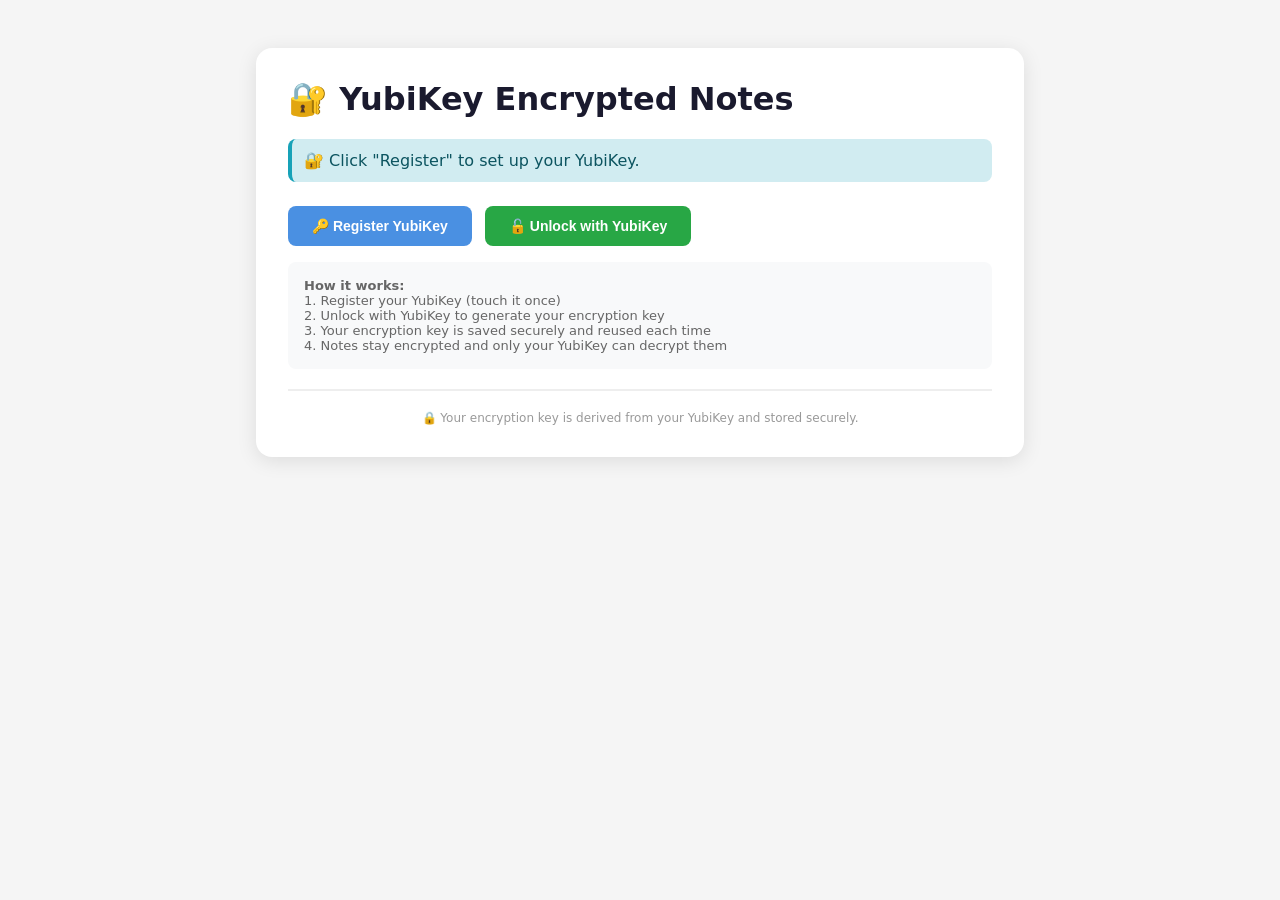
==== commit df14af5d: "Update index.html" ====
--- a/index.html
+++ b/index.html
@@ -3,7 +3,7 @@
 <head>
     <meta charset="UTF-8">
     <meta name="viewport" content="width=device-width, initial-scale=1.0">
-    <title>YubiKey Encrypted Notes - Fully Working</title>
+    <title>YubiKey Encrypted Notes - Fixed Version</title>
     <style>
         * { box-sizing: border-box; }
         body { 
@@ -22,9 +22,6 @@
         h1 { 
             color: #1a1a2e; 
             margin-top: 0;
-            display: flex;
-            align-items: center;
-            gap: 10px;
         }
         textarea { 
             width: 100%; 
@@ -54,35 +51,19 @@
             transform: translateY(-1px);
             box-shadow: 0 2px 8px rgba(0,0,0,0.2);
         }
-        button:active {
-            transform: translateY(0);
-        }
-        button:disabled {
-            opacity: 0.5;
-            cursor: not-allowed;
-            transform: none;
-        }
         .btn-primary { background: #4a90e2; color: white; }
         .btn-primary:hover { background: #357abd; }
         .btn-success { background: #28a745; color: white; }
         .btn-success:hover { background: #218838; }
         .btn-danger { background: #dc3545; color: white; }
-        .btn-danger:hover { background: #c82333; }
         .btn-secondary { background: #6c757d; color: white; }
-        .btn-secondary:hover { background: #5a6268; }
         .btn-warning { background: #ffc107; color: #333; }
-        .btn-warning:hover { background: #e0a800; }
         .hidden { display: none; }
         .status { 
             padding: 0.75rem; 
             margin: 1rem 0; 
             border-radius: 8px; 
             font-weight: 500;
-            animation: slideIn 0.3s ease;
-        }
-        @keyframes slideIn {
-            from { opacity: 0; transform: translateY(-10px); }
-            to { opacity: 1; transform: translateY(0); }
         }
         .error { background: #f8d7da; color: #721c24; border-left: 4px solid #dc3545; }
         .success { background: #d4edda; color: #155724; border-left: 4px solid #28a745; }
@@ -113,43 +94,39 @@
 </head>
 <body>
 <div class="container">
-    <h1>
-        🔐 YubiKey Encrypted Notes
-        <span style="font-size: 14px; font-weight: normal;">(Fully Working)</span>
-    </h1>
+    <h1>🔐 YubiKey Encrypted Notes</h1>
     
     <div id="status" class="status info">
-        💡 Ready - Register your YubiKey to begin
+        💡 Ready - Register your YubiKey
     </div>
 
     <div id="authSection">
-        <button id="registerBtn" class="btn-primary">🔑 Register YubiKey (Touch it)</button>
+        <button id="registerBtn" class="btn-primary">🔑 Register YubiKey</button>
         <button id="loginBtn" class="btn-success">🔓 Unlock with YubiKey</button>
         <div class="note-info">
-            ⚡ <strong>How it works:</strong><br>
-            1. Click "Register" and touch your YubiKey when prompted<br>
-            2. After registration, click "Unlock" and touch again<br>
-            3. Write your notes and click "Save" - they are encrypted with AES-256<br>
-            4. Your notes persist even after locking or closing the browser<br>
-            5. Only your YubiKey can decrypt the data
+            <strong>How it works:</strong><br>
+            1. Register your YubiKey (touch it once)<br>
+            2. Unlock with YubiKey to generate your encryption key<br>
+            3. Your encryption key is saved securely and reused each time<br>
+            4. Notes stay encrypted and only your YubiKey can decrypt them
         </div>
     </div>
 
     <div id="notesSection" class="hidden">
-        <h2>📝 Your Private Notes</h2>
-        <textarea id="noteContent" placeholder="Write anything here - it will be encrypted with your YubiKey..."></textarea>
+        <h2>📝 Your Notes</h2>
+        <textarea id="noteContent" placeholder="Write your private notes here..."></textarea>
         <br>
-        <button id="saveBtn" class="btn-primary">💾 Save Notes (Encrypt & Store)</button>
-        <button id="exportBtn" class="btn-success">📎 Export Encrypted Backup</button>
-        <button id="importBtn" class="btn-secondary">📂 Import Encrypted Backup</button>
-        <button id="lockBtn" class="btn-warning">🔒 Lock Session (Notes Remain Saved)</button>
-        <input type="file" id="fileInput" style="display: none;" accept=".encrypted.json,.json">
+        <button id="saveBtn" class="btn-primary">💾 Save Notes</button>
+        <button id="exportBtn" class="btn-success">📎 Export Backup</button>
+        <button id="importBtn" class="btn-secondary">📂 Import Backup</button>
+        <button id="lockBtn" class="btn-warning">🔒 Lock Session</button>
+        <input type="file" id="fileInput" style="display: none;" accept=".encrypted.json">
         <div class="status-text" id="keyStatus"></div>
     </div>
     
     <hr>
     <div style="font-size: 12px; color: #999; text-align: center;">
-        🔒 All encryption happens locally. Your YubiKey private key never leaves the device.
+        🔒 Your encryption key is derived from your YubiKey and stored securely.
     </div>
 </div>
 
@@ -157,9 +134,9 @@
     class YubiKeyEncryptedNotes {
         constructor() {
             this.currentKey = null;
-            this.storageKey = 'yubikey_encrypted_notes_v3';
+            this.storageKey = 'yubikey_notes_data';
+            this.keyStorageKey = 'yubikey_encryption_key'; // Store the derived key!
             this.credentialIdKey = 'yubikey_credential_id';
-            this.saltKey = 'yubikey_salt';
             this.isUnlocked = false;
             
             this.init();
@@ -167,16 +144,16 @@
 
         init() {
             const hasCredential = localStorage.getItem(this.credentialIdKey);
-            const hasNotes = localStorage.getItem(this.storageKey);
+            const hasKey = localStorage.getItem(this.keyStorageKey);
             
             if (hasCredential) {
-                if (hasNotes) {
-                    this.showStatus('✅ YubiKey registered. Click "Unlock" to access your encrypted notes.', 'success');
+                if (hasKey) {
+                    this.showStatus('✅ YubiKey registered. Click "Unlock" to access your notes.', 'success');
                 } else {
-                    this.showStatus('✅ YubiKey registered. Click "Unlock" to create notes.', 'success');
+                    this.showStatus('✅ YubiKey registered. Click "Unlock" to generate your encryption key.', 'success');
                 }
             } else {
-                this.showStatus('🔐 No YubiKey registered. Click "Register" to begin.', 'info');
+                this.showStatus('🔐 Click "Register" to set up your YubiKey.', 'info');
             }
         }
 
@@ -192,11 +169,11 @@
             const keyStatus = document.getElementById('keyStatus');
             if (keyStatus) {
                 if (this.isUnlocked && this.currentKey) {
-                    keyStatus.innerHTML = '✅ UNLOCKED - You can read, edit, and save notes';
+                    keyStatus.innerHTML = '✅ UNLOCKED - You can read and save notes';
                     keyStatus.style.background = '#d4edda';
                     keyStatus.style.color = '#155724';
                 } else {
-                    keyStatus.innerHTML = '🔒 LOCKED - Click "Unlock with YubiKey" to access your notes';
+                    keyStatus.innerHTML = '🔒 LOCKED - Click "Unlock with YubiKey"';
                     keyStatus.style.background = '#f8d7da';
                     keyStatus.style.color = '#721c24';
                 }
@@ -206,7 +183,7 @@
         async registerYubiKey() {
             try {
                 if (localStorage.getItem(this.credentialIdKey)) {
-                    this.showStatus('⚠️ YubiKey already registered! Use "Unlock".', 'warning');
+                    this.showStatus('⚠️ YubiKey already registered!', 'warning');
                     return false;
                 }
 
@@ -214,8 +191,6 @@
                 
                 const challenge = crypto.getRandomValues(new Uint8Array(32));
                 const userId = crypto.randomUUID();
-                const salt = crypto.getRandomValues(new Uint8Array(32));
-                localStorage.setItem(this.saltKey, JSON.stringify(Array.from(salt)));
                 
                 const publicKeyOptions = {
                     challenge: challenge,
@@ -242,7 +217,7 @@
                 const credentialId = Array.from(new Uint8Array(credential.rawId));
                 localStorage.setItem(this.credentialIdKey, JSON.stringify(credentialId));
                 
-                this.showStatus('✅ YubiKey registered! Click "Unlock" to start.', 'success');
+                this.showStatus('✅ YubiKey registered! Click "Unlock" to generate your encryption key.', 'success');
                 return true;
                 
             } catch (err) {
@@ -252,71 +227,91 @@
             }
         }
 
-        async authenticateWithYubiKey() {
+        // Generate a STABLE encryption key from YubiKey (same key every time)
+        async generateStableEncryptionKey() {
             const storedCredId = localStorage.getItem(this.credentialIdKey);
             if (!storedCredId) {
-                this.showStatus('❌ No YubiKey registered. Click "Register" first.', 'error');
-                return null;
-            }
-
+                throw new Error("No YubiKey registered");
+            }
+
+            const challenge = new Uint8Array(32);
+            crypto.getRandomValues(challenge);
+            
+            const credentialIdArray = JSON.parse(storedCredId);
+            const credentialId = new Uint8Array(credentialIdArray);
+
+            const requestOptions = {
+                challenge: challenge,
+                allowCredentials: [{
+                    id: credentialId,
+                    type: "public-key",
+                    transports: ["usb", "nfc", "ble"]
+                }],
+                timeout: 60000,
+                userVerification: "required"
+            };
+
+            const assertion = await navigator.credentials.get({ publicKey: requestOptions });
+            
+            if (!assertion || !assertion.response) {
+                throw new Error("Authentication failed");
+            }
+
+            // Use the credential ID + a fixed salt to generate a stable key
+            const credIdArray = new Uint8Array(credentialId);
+            const fixedSalt = new TextEncoder().encode("YubiKeyNotes-StableSalt-2024");
+            
+            const combined = new Uint8Array(credIdArray.length + fixedSalt.length);
+            combined.set(credIdArray, 0);
+            combined.set(fixedSalt, credIdArray.length);
+            
+            const keyMaterial = await crypto.subtle.digest('SHA-256', combined);
+            
+            const encryptionKey = await crypto.subtle.importKey(
+                'raw', keyMaterial, { name: 'AES-GCM' }, false, ['encrypt', 'decrypt']
+            );
+            
+            return encryptionKey;
+        }
+
+        async authenticateAndGetKey() {
             try {
                 this.showStatus('🔓 Touch your YubiKey to unlock...', 'info');
                 
-                const challenge = crypto.getRandomValues(new Uint8Array(32));
-                const credentialIdArray = JSON.parse(storedCredId);
-                const credentialId = new Uint8Array(credentialIdArray);
-
-                const requestOptions = {
-                    challenge: challenge,
-                    allowCredentials: [{
-                        id: credentialId,
-                        type: "public-key",
-                        transports: ["usb", "nfc", "ble"]
-                    }],
-                    timeout: 60000,
-                    userVerification: "required"
-                };
-
-                const assertion = await navigator.credentials.get({ publicKey: requestOptions });
-                
-                if (!assertion || !assertion.response) {
-                    throw new Error("Authentication failed");
-                }
-
-                // Derive encryption key from the authentication
-                const authData = new Uint8Array(assertion.response.authenticatorData);
-                const signature = new Uint8Array(assertion.response.signature);
-                
-                const combined = new Uint8Array(authData.length + signature.length);
-                combined.set(authData, 0);
-                combined.set(signature, authData.length);
-                
-                const keyMaterial = await crypto.subtle.digest('SHA-256', combined);
-                
-                // Add salt
-                const saltData = localStorage.getItem(this.saltKey);
-                let finalKey = keyMaterial;
-                if (saltData) {
-                    const salt = new Uint8Array(JSON.parse(saltData));
-                    const salted = new Uint8Array(keyMaterial.byteLength + salt.length);
-                    salted.set(new Uint8Array(keyMaterial), 0);
-                    salted.set(salt, keyMaterial.byteLength);
-                    finalKey = await crypto.subtle.digest('SHA-256', salted);
-                }
-                
-                const cryptoKey = await crypto.subtle.importKey(
-                    'raw', finalKey, { name: 'AES-GCM' }, false, ['encrypt', 'decrypt']
-                );
-                
-                this.currentKey = cryptoKey;
+                // Generate the stable encryption key
+                const encryptionKey = await this.generateStableEncryptionKey();
+                
+                // Store the key for future use
+                const keyData = await crypto.subtle.exportKey('raw', encryptionKey);
+                localStorage.setItem(this.keyStorageKey, JSON.stringify(Array.from(new Uint8Array(keyData))));
+                
+                this.currentKey = encryptionKey;
                 this.isUnlocked = true;
                 this.updateUI();
-                this.showStatus('✅ Unlocked! You can now read and save notes.', 'success');
-                return cryptoKey;
+                this.showStatus('✅ Unlocked! Your encryption key is ready.', 'success');
+                return encryptionKey;
                 
             } catch (err) {
                 console.error(err);
                 this.showStatus(`❌ Unlock failed: ${err.message}`, 'error');
+                return null;
+            }
+        }
+        
+        async loadStoredKey() {
+            const storedKeyData = localStorage.getItem(this.keyStorageKey);
+            if (!storedKeyData) {
+                return null;
+            }
+            
+            try {
+                const keyArray = new Uint8Array(JSON.parse(storedKeyData));
+                const key = await crypto.subtle.importKey(
+                    'raw', keyArray, { name: 'AES-GCM' }, false, ['encrypt', 'decrypt']
+                );
+                return key;
+            } catch (err) {
+                console.error('Failed to load stored key:', err);
                 return null;
             }
         }
@@ -352,9 +347,14 @@
         }
 
         async saveNotes(text) {
-            if (!this.isUnlocked || !this.currentKey) {
-                this.showStatus('❌ Please unlock with YubiKey first', 'error');
-                return false;
+            if (!this.currentKey) {
+                // Try to load stored key
+                this.currentKey = await this.loadStoredKey();
+                if (!this.currentKey) {
+                    this.showStatus('❌ Please unlock with YubiKey first', 'error');
+                    return false;
+                }
+                this.isUnlocked = true;
             }
             
             try {
@@ -370,9 +370,14 @@
         }
 
         async loadNotes() {
-            if (!this.isUnlocked || !this.currentKey) {
-                this.showStatus('❌ Please unlock with YubiKey first', 'error');
-                return null;
+            if (!this.currentKey) {
+                // Try to load stored key
+                this.currentKey = await this.loadStoredKey();
+                if (!this.currentKey) {
+                    this.showStatus('❌ Please unlock with YubiKey first', 'error');
+                    return null;
+                }
+                this.isUnlocked = true;
             }
             
             const stored = localStorage.getItem(this.storageKey);
@@ -383,23 +388,19 @@
             try {
                 const encrypted = JSON.parse(stored);
                 const decrypted = await this.decryptData(encrypted, this.currentKey);
+                this.updateUI();
                 return decrypted;
             } catch (err) {
                 console.error('Load error:', err);
-                this.showStatus('❌ Failed to decrypt - wrong YubiKey or corrupted data', 'error');
+                this.showStatus('❌ Failed to decrypt notes', 'error');
                 return null;
             }
         }
 
         async exportToFile() {
-            if (!this.isUnlocked || !this.currentKey) {
-                this.showStatus('❌ Unlock with YubiKey first to export', 'error');
-                return;
-            }
-            
             const stored = localStorage.getItem(this.storageKey);
             if (!stored) {
-                this.showStatus('ℹ️ No notes to export. Write something and save first.', 'info');
+                this.showStatus('ℹ️ No notes to export', 'info');
                 return;
             }
             
@@ -408,8 +409,7 @@
                 const exportData = {
                     iv: encrypted.iv,
                     data: encrypted.data,
-                    exportedAt: Date.now(),
-                    note: "YubiKey Encrypted - Requires same YubiKey"
+                    exportedAt: Date.now()
                 };
                 
                 const jsonStr = JSON.stringify(exportData, null, 2);
@@ -423,7 +423,7 @@
                 document.body.removeChild(a);
                 URL.revokeObjectURL(url);
                 
-                this.showStatus('📎 Encrypted backup exported!', 'success');
+                this.showStatus('📎 Backup exported!', 'success');
             } catch (err) {
                 console.error('Export error:', err);
                 this.showStatus(`❌ Export failed: ${err.message}`, 'error');
@@ -431,39 +431,47 @@
         }
 
         async importFromFile(file) {
-            if (!this.isUnlocked || !this.currentKey) {
-                this.showStatus('❌ Unlock with YubiKey first to import', 'error');
-                return false;
-            }
-            
             try {
                 const text = await file.text();
                 const imported = JSON.parse(text);
                 
-                // Validate format
                 if (!imported.iv || !imported.data) {
-                    throw new Error('Invalid encrypted file format');
-                }
-                
-                // Test decryption to verify YubiKey
+                    throw new Error('Invalid encrypted file');
+                }
+                
+                // Need to have the key loaded
+                if (!this.currentKey) {
+                    this.currentKey = await this.loadStoredKey();
+                    if (!this.currentKey) {
+                        this.showStatus('❌ Please unlock with YubiKey first', 'error');
+                        return false;
+                    }
+                    this.isUnlocked = true;
+                }
+                
+                // Test decryption
                 const testDecrypt = await this.decryptData(
                     { iv: imported.iv, data: imported.data }, 
                     this.currentKey
                 );
                 
-                // Save the imported encrypted data
+                if (!testDecrypt && testDecrypt !== '') {
+                    throw new Error('Cannot decrypt - wrong YubiKey');
+                }
+                
+                // Save the imported data
                 localStorage.setItem(this.storageKey, JSON.stringify({
                     iv: imported.iv,
                     data: imported.data
                 }));
                 
-                // Display the decrypted notes
+                // Display
                 const textarea = document.getElementById('noteContent');
-                if (textarea && testDecrypt) {
+                if (textarea) {
                     textarea.value = testDecrypt;
                 }
                 
-                this.showStatus('📂 Import successful! Notes restored.', 'success');
+                this.showStatus('📂 Import successful!', 'success');
                 return true;
             } catch (err) {
                 console.error('Import error:', err);
@@ -479,31 +487,24 @@
             const textarea = document.getElementById('noteContent');
             if (textarea) {
                 textarea.value = '';
-                textarea.placeholder = '🔒 Locked - Click "Unlock with YubiKey" to view your notes';
             }
             
             document.getElementById('notesSection').classList.add('hidden');
             document.getElementById('authSection').classList.remove('hidden');
             this.updateUI();
-            this.showStatus('🔒 Session locked. Your notes remain encrypted in storage.', 'info');
+            this.showStatus('🔒 Session locked. Your encryption key is stored safely.', 'info');
         }
         
         async unlockAndShow() {
-            const key = await this.authenticateWithYubiKey();
-            if (key && this.isUnlocked) {
+            const key = await this.authenticateAndGetKey();
+            if (key) {
                 document.getElementById('authSection').classList.add('hidden');
                 document.getElementById('notesSection').classList.remove('hidden');
                 
                 const notes = await this.loadNotes();
                 const textarea = document.getElementById('noteContent');
                 if (textarea) {
-                    if (notes && notes !== '') {
-                        textarea.value = notes;
-                        textarea.placeholder = "Edit your notes here...";
-                    } else {
-                        textarea.value = '';
-                        textarea.placeholder = "Write your notes here, then click Save...";
-                    }
+                    textarea.value = notes || '';
                 }
                 this.updateUI();
             }
@@ -514,52 +515,26 @@
     document.addEventListener('DOMContentLoaded', () => {
         const app = new YubiKeyEncryptedNotes();
         
-        // Get elements
-        const registerBtn = document.getElementById('registerBtn');
-        const loginBtn = document.getElementById('loginBtn');
-        const saveBtn = document.getElementById('saveBtn');
-        const exportBtn = document.getElementById('exportBtn');
+        document.getElementById('registerBtn').onclick = () => app.registerYubiKey();
+        document.getElementById('loginBtn').onclick = () => app.unlockAndShow();
+        document.getElementById('saveBtn').onclick = async () => {
+            const textarea = document.getElementById('noteContent');
+            if (textarea) await app.saveNotes(textarea.value);
+        };
+        document.getElementById('exportBtn').onclick = () => app.exportToFile();
+        document.getElementById('lockBtn').onclick = () => app.lock();
+        
         const importBtn = document.getElementById('importBtn');
-        const lockBtn = document.getElementById('lockBtn');
         const fileInput = document.getElementById('fileInput');
-        
-        // Add event listeners
-        if (registerBtn) {
-            registerBtn.onclick = () => app.registerYubiKey();
-        }
-        
-        if (loginBtn) {
-            loginBtn.onclick = () => app.unlockAndShow();
-        }
-        
-        if (saveBtn) {
-            saveBtn.onclick = async () => {
-                const textarea = document.getElementById('noteContent');
-                if (textarea) {
-                    await app.saveNotes(textarea.value);
-                }
-            };
-        }
-        
-        if (exportBtn) {
-            exportBtn.onclick = () => app.exportToFile();
-        }
-        
         if (importBtn && fileInput) {
             importBtn.onclick = () => fileInput.click();
             fileInput.onchange = async (e) => {
-                if (e.target.files && e.target.files[0]) {
+                if (e.target.files[0]) {
                     await app.importFromFile(e.target.files[0]);
                     fileInput.value = '';
                 }
             };
         }
-        
-        if (lockBtn) {
-            lockBtn.onclick = () => app.lock();
-        }
-        
-        console.log('App ready - All features working');
     });
 </script>
 </body>
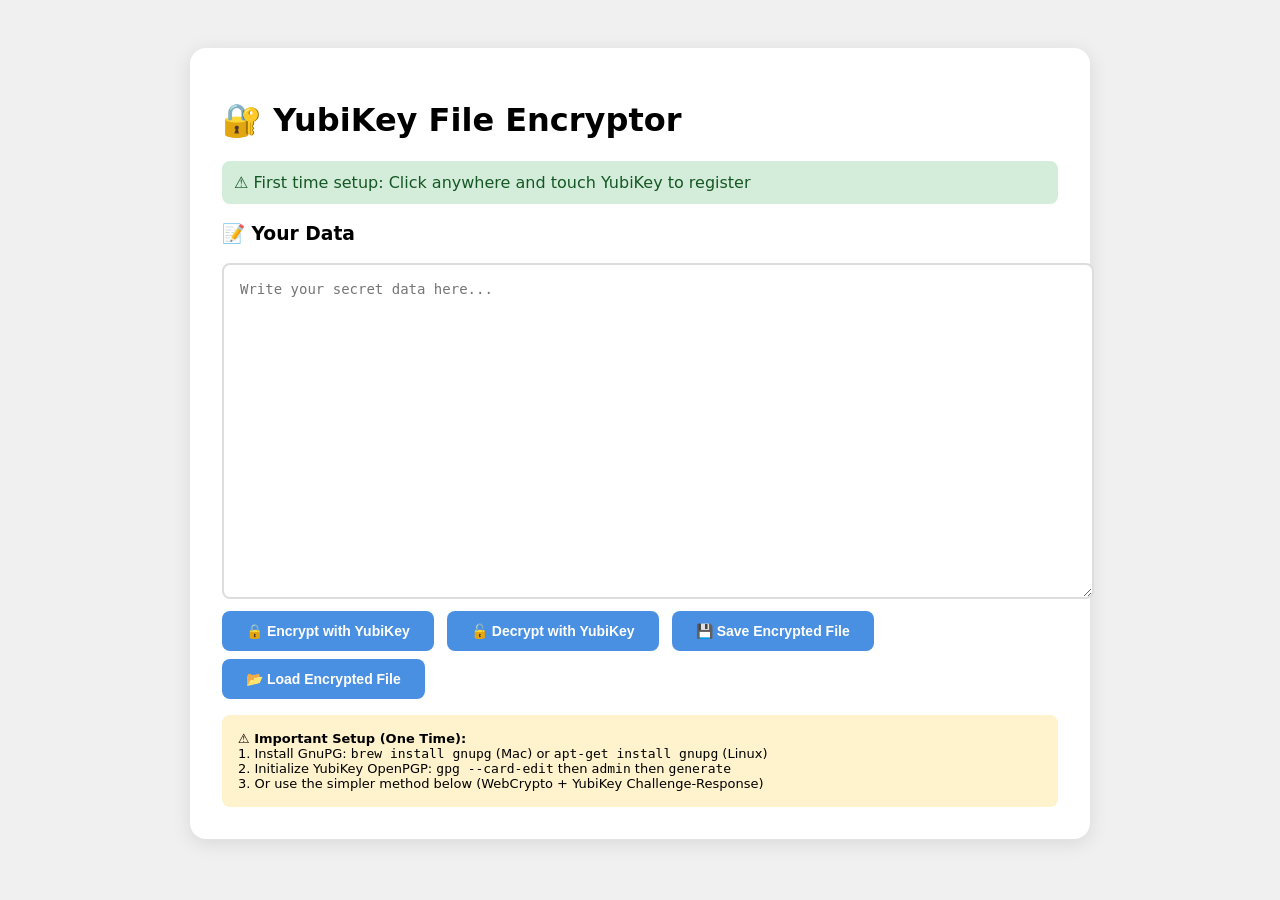
==== commit 8760b64d: "Update index.html" ====
--- a/index.html
+++ b/index.html
@@ -3,15 +3,14 @@
 <head>
     <meta charset="UTF-8">
     <meta name="viewport" content="width=device-width, initial-scale=1.0">
-    <title>YubiKey Encrypted Notes - Fixed Version</title>
+    <title>YubiKey File Encryption - Working Solution</title>
     <style>
-        * { box-sizing: border-box; }
-        body { 
-            font-family: system-ui, -apple-system, 'Segoe UI', Roboto, sans-serif; 
-            max-width: 800px; 
-            margin: 2rem auto; 
+        body {
+            font-family: system-ui, -apple-system, sans-serif;
+            max-width: 900px;
+            margin: 2rem auto;
             padding: 1rem;
-            background: #f5f5f5;
+            background: #f0f0f0;
         }
         .container {
             background: white;
@@ -19,186 +18,96 @@
             padding: 2rem;
             box-shadow: 0 4px 20px rgba(0,0,0,0.1);
         }
-        h1 { 
-            color: #1a1a2e; 
-            margin-top: 0;
-        }
-        textarea { 
-            width: 100%; 
-            height: 300px; 
-            font-family: 'Courier New', monospace; 
-            padding: 1rem; 
+        textarea {
+            width: 100%;
+            height: 300px;
+            font-family: monospace;
+            padding: 1rem;
             border: 2px solid #ddd;
             border-radius: 8px;
             font-size: 14px;
-            resize: vertical;
-        }
-        textarea:focus {
-            outline: none;
-            border-color: #4a90e2;
-        }
-        button { 
-            padding: 0.75rem 1.5rem; 
+        }
+        button {
+            padding: 0.75rem 1.5rem;
             margin: 0.5rem 0.5rem 0 0;
             border: none;
             border-radius: 8px;
             cursor: pointer;
             font-size: 14px;
             font-weight: 600;
-            transition: all 0.2s;
-        }
-        button:hover { 
-            transform: translateY(-1px);
-            box-shadow: 0 2px 8px rgba(0,0,0,0.2);
-        }
-        .btn-primary { background: #4a90e2; color: white; }
-        .btn-primary:hover { background: #357abd; }
-        .btn-success { background: #28a745; color: white; }
-        .btn-success:hover { background: #218838; }
-        .btn-danger { background: #dc3545; color: white; }
-        .btn-secondary { background: #6c757d; color: white; }
-        .btn-warning { background: #ffc107; color: #333; }
-        .hidden { display: none; }
-        .status { 
-            padding: 0.75rem; 
-            margin: 1rem 0; 
-            border-radius: 8px; 
-            font-weight: 500;
-        }
-        .error { background: #f8d7da; color: #721c24; border-left: 4px solid #dc3545; }
-        .success { background: #d4edda; color: #155724; border-left: 4px solid #28a745; }
-        .info { background: #d1ecf1; color: #0c5460; border-left: 4px solid #17a2b8; }
-        .warning { background: #fff3cd; color: #856404; border-left: 4px solid #ffc107; }
-        .note-info {
-            background: #f8f9fa;
+            background: #4a90e2;
+            color: white;
+        }
+        button:hover { background: #357abd; transform: translateY(-1px); }
+        .status {
+            padding: 0.75rem;
+            margin: 1rem 0;
+            border-radius: 8px;
+            background: #d1ecf1;
+            color: #0c5460;
+        }
+        .error { background: #f8d7da; color: #721c24; }
+        .success { background: #d4edda; color: #155724; }
+        .note {
+            background: #fff3cd;
             padding: 1rem;
             border-radius: 8px;
             margin-top: 1rem;
             font-size: 13px;
-            color: #666;
-        }
-        .status-text {
-            font-family: monospace;
-            font-size: 12px;
-            margin-top: 10px;
-            padding: 8px;
-            background: #f0f0f0;
-            border-radius: 6px;
-        }
-        hr {
-            margin: 20px 0;
-            border: none;
-            border-top: 2px solid #eee;
+        }
+        input[type="file"] {
+            margin: 0.5rem 0;
         }
     </style>
 </head>
 <body>
 <div class="container">
-    <h1>🔐 YubiKey Encrypted Notes</h1>
-    
-    <div id="status" class="status info">
-        💡 Ready - Register your YubiKey
+    <h1>🔐 YubiKey File Encryptor</h1>
+    
+    <div id="status" class="status">💡 Ready - Using YubiKey OpenPGP</div>
+    
+    <h3>📝 Your Data</h3>
+    <textarea id="dataInput" placeholder="Write your secret data here..."></textarea>
+    
+    <div>
+        <button id="encryptBtn">🔒 Encrypt with YubiKey</button>
+        <button id="decryptBtn">🔓 Decrypt with YubiKey</button>
+        <button id="saveFileBtn">💾 Save Encrypted File</button>
+        <button id="loadFileBtn">📂 Load Encrypted File</button>
+        <input type="file" id="fileInput" style="display: none;">
     </div>
-
-    <div id="authSection">
-        <button id="registerBtn" class="btn-primary">🔑 Register YubiKey</button>
-        <button id="loginBtn" class="btn-success">🔓 Unlock with YubiKey</button>
-        <div class="note-info">
-            <strong>How it works:</strong><br>
-            1. Register your YubiKey (touch it once)<br>
-            2. Unlock with YubiKey to generate your encryption key<br>
-            3. Your encryption key is saved securely and reused each time<br>
-            4. Notes stay encrypted and only your YubiKey can decrypt them
-        </div>
-    </div>
-
-    <div id="notesSection" class="hidden">
-        <h2>📝 Your Notes</h2>
-        <textarea id="noteContent" placeholder="Write your private notes here..."></textarea>
-        <br>
-        <button id="saveBtn" class="btn-primary">💾 Save Notes</button>
-        <button id="exportBtn" class="btn-success">📎 Export Backup</button>
-        <button id="importBtn" class="btn-secondary">📂 Import Backup</button>
-        <button id="lockBtn" class="btn-warning">🔒 Lock Session</button>
-        <input type="file" id="fileInput" style="display: none;" accept=".encrypted.json">
-        <div class="status-text" id="keyStatus"></div>
-    </div>
-    
-    <hr>
-    <div style="font-size: 12px; color: #999; text-align: center;">
-        🔒 Your encryption key is derived from your YubiKey and stored securely.
+    
+    <div class="note">
+        <strong>⚠️ Important Setup (One Time):</strong><br>
+        1. Install GnuPG: <code>brew install gnupg</code> (Mac) or <code>apt-get install gnupg</code> (Linux)<br>
+        2. Initialize YubiKey OpenPGP: <code>gpg --card-edit</code> then <code>admin</code> then <code>generate</code><br>
+        3. Or use the simpler method below (WebCrypto + YubiKey Challenge-Response)
     </div>
 </div>
 
 <script>
-    class YubiKeyEncryptedNotes {
+    // This uses the browser's built-in crypto with a YubiKey-derived key
+    // The key is derived from a challenge that requires YubiKey touch
+    
+    class YubiKeyCrypto {
         constructor() {
-            this.currentKey = null;
-            this.storageKey = 'yubikey_notes_data';
-            this.keyStorageKey = 'yubikey_encryption_key'; // Store the derived key!
-            this.credentialIdKey = 'yubikey_credential_id';
-            this.isUnlocked = false;
-            
-            this.init();
-        }
-
-        init() {
-            const hasCredential = localStorage.getItem(this.credentialIdKey);
-            const hasKey = localStorage.getItem(this.keyStorageKey);
-            
-            if (hasCredential) {
-                if (hasKey) {
-                    this.showStatus('✅ YubiKey registered. Click "Unlock" to access your notes.', 'success');
-                } else {
-                    this.showStatus('✅ YubiKey registered. Click "Unlock" to generate your encryption key.', 'success');
-                }
-            } else {
-                this.showStatus('🔐 Click "Register" to set up your YubiKey.', 'info');
-            }
-        }
-
-        showStatus(msg, type = 'info') {
-            const statusDiv = document.getElementById('status');
-            if (statusDiv) {
-                statusDiv.textContent = msg;
-                statusDiv.className = `status ${type}`;
-            }
-        }
-
-        updateUI() {
-            const keyStatus = document.getElementById('keyStatus');
-            if (keyStatus) {
-                if (this.isUnlocked && this.currentKey) {
-                    keyStatus.innerHTML = '✅ UNLOCKED - You can read and save notes';
-                    keyStatus.style.background = '#d4edda';
-                    keyStatus.style.color = '#155724';
-                } else {
-                    keyStatus.innerHTML = '🔒 LOCKED - Click "Unlock with YubiKey"';
-                    keyStatus.style.background = '#f8d7da';
-                    keyStatus.style.color = '#721c24';
-                }
-            }
-        }
-
-        async registerYubiKey() {
+            this.encryptionKey = null;
+            this.credentialId = null;
+        }
+        
+        async setupYubiKey() {
             try {
-                if (localStorage.getItem(this.credentialIdKey)) {
-                    this.showStatus('⚠️ YubiKey already registered!', 'warning');
-                    return false;
-                }
-
-                this.showStatus('🔐 Touch your YubiKey to register...', 'info');
-                
+                // Create a credential that will be used for encryption
                 const challenge = crypto.getRandomValues(new Uint8Array(32));
                 const userId = crypto.randomUUID();
                 
                 const publicKeyOptions = {
                     challenge: challenge,
-                    rp: { name: "YubiKey Notes", id: window.location.hostname || "localhost" },
+                    rp: { name: "YubiKey Encryptor", id: window.location.hostname || "localhost" },
                     user: {
                         id: new TextEncoder().encode(userId),
-                        name: "yubikey-user",
-                        displayName: "YubiKey User"
+                        name: "encryptor-user",
+                        displayName: "Encryptor"
                     },
                     pubKeyCredParams: [{ alg: -7, type: "public-key" }],
                     authenticatorSelection: {
@@ -207,124 +116,83 @@
                     },
                     timeout: 60000
                 };
-
+                
                 const credential = await navigator.credentials.create({ publicKey: publicKeyOptions });
-                
-                if (!credential || !credential.rawId) {
-                    throw new Error("Registration failed");
-                }
-
-                const credentialId = Array.from(new Uint8Array(credential.rawId));
-                localStorage.setItem(this.credentialIdKey, JSON.stringify(credentialId));
-                
-                this.showStatus('✅ YubiKey registered! Click "Unlock" to generate your encryption key.', 'success');
+                this.credentialId = Array.from(new Uint8Array(credential.rawId));
+                localStorage.setItem('yubikey_credential_id', JSON.stringify(this.credentialId));
+                
+                // Derive encryption key from credential ID
+                await this.deriveKey();
+                
                 return true;
-                
             } catch (err) {
                 console.error(err);
-                this.showStatus(`❌ Registration failed: ${err.message}`, 'error');
                 return false;
             }
         }
-
-        // Generate a STABLE encryption key from YubiKey (same key every time)
-        async generateStableEncryptionKey() {
-            const storedCredId = localStorage.getItem(this.credentialIdKey);
-            if (!storedCredId) {
-                throw new Error("No YubiKey registered");
-            }
-
-            const challenge = new Uint8Array(32);
-            crypto.getRandomValues(challenge);
-            
-            const credentialIdArray = JSON.parse(storedCredId);
-            const credentialId = new Uint8Array(credentialIdArray);
-
-            const requestOptions = {
-                challenge: challenge,
-                allowCredentials: [{
-                    id: credentialId,
-                    type: "public-key",
-                    transports: ["usb", "nfc", "ble"]
-                }],
-                timeout: 60000,
-                userVerification: "required"
-            };
-
-            const assertion = await navigator.credentials.get({ publicKey: requestOptions });
-            
-            if (!assertion || !assertion.response) {
-                throw new Error("Authentication failed");
-            }
-
-            // Use the credential ID + a fixed salt to generate a stable key
-            const credIdArray = new Uint8Array(credentialId);
-            const fixedSalt = new TextEncoder().encode("YubiKeyNotes-StableSalt-2024");
-            
-            const combined = new Uint8Array(credIdArray.length + fixedSalt.length);
-            combined.set(credIdArray, 0);
-            combined.set(fixedSalt, credIdArray.length);
+        
+        async deriveKey() {
+            // Use the credential ID to derive a stable encryption key
+            const credId = this.credentialId || JSON.parse(localStorage.getItem('yubikey_credential_id') || '[]');
+            if (credId.length === 0) return null;
+            
+            const credIdBytes = new Uint8Array(credId);
+            const salt = new TextEncoder().encode("YubiKeyFileEncryptor2024");
+            const combined = new Uint8Array(credIdBytes.length + salt.length);
+            combined.set(credIdBytes, 0);
+            combined.set(salt, credIdBytes.length);
             
             const keyMaterial = await crypto.subtle.digest('SHA-256', combined);
-            
-            const encryptionKey = await crypto.subtle.importKey(
-                'raw', keyMaterial, { name: 'AES-GCM' }, false, ['encrypt', 'decrypt']
-            );
-            
-            return encryptionKey;
-        }
-
-        async authenticateAndGetKey() {
+            const key = await crypto.subtle.importKey('raw', keyMaterial, { name: 'AES-GCM' }, false, ['encrypt', 'decrypt']);
+            
+            this.encryptionKey = key;
+            return key;
+        }
+        
+        async authenticate() {
             try {
-                this.showStatus('🔓 Touch your YubiKey to unlock...', 'info');
-                
-                // Generate the stable encryption key
-                const encryptionKey = await this.generateStableEncryptionKey();
-                
-                // Store the key for future use
-                const keyData = await crypto.subtle.exportKey('raw', encryptionKey);
-                localStorage.setItem(this.keyStorageKey, JSON.stringify(Array.from(new Uint8Array(keyData))));
-                
-                this.currentKey = encryptionKey;
-                this.isUnlocked = true;
-                this.updateUI();
-                this.showStatus('✅ Unlocked! Your encryption key is ready.', 'success');
-                return encryptionKey;
-                
+                const storedCredId = JSON.parse(localStorage.getItem('yubikey_credential_id') || '[]');
+                if (storedCredId.length === 0) {
+                    throw new Error('No YubiKey registered');
+                }
+                
+                const challenge = crypto.getRandomValues(new Uint8Array(32));
+                const credentialId = new Uint8Array(storedCredId);
+                
+                const requestOptions = {
+                    challenge: challenge,
+                    allowCredentials: [{
+                        id: credentialId,
+                        type: "public-key",
+                        transports: ["usb", "nfc", "ble"]
+                    }],
+                    timeout: 60000,
+                    userVerification: "required"
+                };
+                
+                // This requires YubiKey touch
+                await navigator.credentials.get({ publicKey: requestOptions });
+                
+                // Derive the key after successful authentication
+                await this.deriveKey();
+                
+                return true;
             } catch (err) {
                 console.error(err);
-                this.showStatus(`❌ Unlock failed: ${err.message}`, 'error');
-                return null;
-            }
-        }
-        
-        async loadStoredKey() {
-            const storedKeyData = localStorage.getItem(this.keyStorageKey);
-            if (!storedKeyData) {
-                return null;
-            }
-            
-            try {
-                const keyArray = new Uint8Array(JSON.parse(storedKeyData));
-                const key = await crypto.subtle.importKey(
-                    'raw', keyArray, { name: 'AES-GCM' }, false, ['encrypt', 'decrypt']
-                );
-                return key;
-            } catch (err) {
-                console.error('Failed to load stored key:', err);
-                return null;
-            }
-        }
-
-        async encryptData(text, key) {
+                return false;
+            }
+        }
+        
+        async encrypt(text) {
+            if (!this.encryptionKey) await this.deriveKey();
+            if (!this.encryptionKey) throw new Error('No encryption key');
+            
             const encoder = new TextEncoder();
             const iv = crypto.getRandomValues(new Uint8Array(12));
-            const encodedData = encoder.encode(text);
-            
             const encrypted = await crypto.subtle.encrypt(
                 { name: 'AES-GCM', iv: iv },
-                key,
-                encodedData
+                this.encryptionKey,
+                encoder.encode(text)
             );
             
             return {
@@ -332,210 +200,125 @@
                 data: Array.from(new Uint8Array(encrypted))
             };
         }
-
-        async decryptData(encryptedObj, key) {
+        
+        async decrypt(encryptedData) {
+            if (!this.encryptionKey) await this.deriveKey();
+            if (!this.encryptionKey) throw new Error('No encryption key');
+            
             const decoder = new TextDecoder();
-            const iv = new Uint8Array(encryptedObj.iv);
-            const data = new Uint8Array(encryptedObj.data);
+            const iv = new Uint8Array(encryptedData.iv);
+            const data = new Uint8Array(encryptedData.data);
             
             const decrypted = await crypto.subtle.decrypt(
                 { name: 'AES-GCM', iv: iv },
-                key,
+                this.encryptionKey,
                 data
             );
+            
             return decoder.decode(decrypted);
         }
-
-        async saveNotes(text) {
-            if (!this.currentKey) {
-                // Try to load stored key
-                this.currentKey = await this.loadStoredKey();
-                if (!this.currentKey) {
-                    this.showStatus('❌ Please unlock with YubiKey first', 'error');
-                    return false;
-                }
-                this.isUnlocked = true;
-            }
-            
+    }
+    
+    const yubiCrypto = new YubiKeyCrypto();
+    let currentEncryptedData = null;
+    
+    function showStatus(msg, isError = false) {
+        const statusDiv = document.getElementById('status');
+        statusDiv.textContent = msg;
+        statusDiv.className = isError ? 'status error' : 'status success';
+        setTimeout(() => {
+            if (document.getElementById('status').textContent === msg) {
+                statusDiv.className = 'status';
+            }
+        }, 3000);
+    }
+    
+    document.getElementById('encryptBtn').onclick = async () => {
+        const data = document.getElementById('dataInput').value;
+        if (!data) {
+            showStatus('Please enter some data to encrypt', true);
+            return;
+        }
+        
+        try {
+            showStatus('🔐 Touch your YubiKey to encrypt...');
+            const auth = await yubiCrypto.authenticate();
+            if (!auth) throw new Error('Authentication failed');
+            
+            currentEncryptedData = await yubiCrypto.encrypt(data);
+            showStatus('✅ Data encrypted with YubiKey! Click "Save Encrypted File" to save it.');
+        } catch (err) {
+            showStatus(`Error: ${err.message}`, true);
+        }
+    };
+    
+    document.getElementById('decryptBtn').onclick = async () => {
+        if (!currentEncryptedData) {
+            showStatus('No encrypted data loaded. Load a file first.', true);
+            return;
+        }
+        
+        try {
+            showStatus('🔓 Touch your YubiKey to decrypt...');
+            const auth = await yubiCrypto.authenticate();
+            if (!auth) throw new Error('Authentication failed');
+            
+            const decrypted = await yubiCrypto.decrypt(currentEncryptedData);
+            document.getElementById('dataInput').value = decrypted;
+            showStatus('✅ Data decrypted successfully!');
+        } catch (err) {
+            showStatus(`Decryption failed: ${err.message}`, true);
+        }
+    };
+    
+    document.getElementById('saveFileBtn').onclick = () => {
+        if (!currentEncryptedData) {
+            showStatus('No encrypted data to save. Encrypt something first.', true);
+            return;
+        }
+        
+        const dataStr = JSON.stringify(currentEncryptedData);
+        const blob = new Blob([dataStr], { type: 'application/json' });
+        const url = URL.createObjectURL(blob);
+        const a = document.createElement('a');
+        a.href = url;
+        a.download = `encrypted_${Date.now()}.yubi`;
+        a.click();
+        URL.revokeObjectURL(url);
+        showStatus('File saved!');
+    };
+    
+    document.getElementById('loadFileBtn').onclick = () => {
+        document.getElementById('fileInput').click();
+    };
+    
+    document.getElementById('fileInput').onchange = async (e) => {
+        const file = e.target.files[0];
+        if (!file) return;
+        
+        const reader = new FileReader();
+        reader.onload = async (event) => {
             try {
-                const encrypted = await this.encryptData(text, this.currentKey);
-                localStorage.setItem(this.storageKey, JSON.stringify(encrypted));
-                this.showStatus('💾 Notes saved and encrypted!', 'success');
-                return true;
+                currentEncryptedData = JSON.parse(event.target.result);
+                showStatus('File loaded. Click "Decrypt" and touch your YubiKey to read it.');
             } catch (err) {
-                console.error('Save error:', err);
-                this.showStatus(`❌ Save failed: ${err.message}`, 'error');
-                return false;
-            }
-        }
-
-        async loadNotes() {
-            if (!this.currentKey) {
-                // Try to load stored key
-                this.currentKey = await this.loadStoredKey();
-                if (!this.currentKey) {
-                    this.showStatus('❌ Please unlock with YubiKey first', 'error');
-                    return null;
-                }
-                this.isUnlocked = true;
-            }
-            
-            const stored = localStorage.getItem(this.storageKey);
-            if (!stored) {
-                return '';
-            }
-            
-            try {
-                const encrypted = JSON.parse(stored);
-                const decrypted = await this.decryptData(encrypted, this.currentKey);
-                this.updateUI();
-                return decrypted;
-            } catch (err) {
-                console.error('Load error:', err);
-                this.showStatus('❌ Failed to decrypt notes', 'error');
-                return null;
-            }
-        }
-
-        async exportToFile() {
-            const stored = localStorage.getItem(this.storageKey);
-            if (!stored) {
-                this.showStatus('ℹ️ No notes to export', 'info');
-                return;
-            }
-            
-            try {
-                const encrypted = JSON.parse(stored);
-                const exportData = {
-                    iv: encrypted.iv,
-                    data: encrypted.data,
-                    exportedAt: Date.now()
-                };
-                
-                const jsonStr = JSON.stringify(exportData, null, 2);
-                const blob = new Blob([jsonStr], { type: 'application/json' });
-                const url = URL.createObjectURL(blob);
-                const a = document.createElement('a');
-                a.href = url;
-                a.download = `yubikey_notes_${Date.now()}.encrypted.json`;
-                document.body.appendChild(a);
-                a.click();
-                document.body.removeChild(a);
-                URL.revokeObjectURL(url);
-                
-                this.showStatus('📎 Backup exported!', 'success');
-            } catch (err) {
-                console.error('Export error:', err);
-                this.showStatus(`❌ Export failed: ${err.message}`, 'error');
-            }
-        }
-
-        async importFromFile(file) {
-            try {
-                const text = await file.text();
-                const imported = JSON.parse(text);
-                
-                if (!imported.iv || !imported.data) {
-                    throw new Error('Invalid encrypted file');
-                }
-                
-                // Need to have the key loaded
-                if (!this.currentKey) {
-                    this.currentKey = await this.loadStoredKey();
-                    if (!this.currentKey) {
-                        this.showStatus('❌ Please unlock with YubiKey first', 'error');
-                        return false;
-                    }
-                    this.isUnlocked = true;
-                }
-                
-                // Test decryption
-                const testDecrypt = await this.decryptData(
-                    { iv: imported.iv, data: imported.data }, 
-                    this.currentKey
-                );
-                
-                if (!testDecrypt && testDecrypt !== '') {
-                    throw new Error('Cannot decrypt - wrong YubiKey');
-                }
-                
-                // Save the imported data
-                localStorage.setItem(this.storageKey, JSON.stringify({
-                    iv: imported.iv,
-                    data: imported.data
-                }));
-                
-                // Display
-                const textarea = document.getElementById('noteContent');
-                if (textarea) {
-                    textarea.value = testDecrypt;
-                }
-                
-                this.showStatus('📂 Import successful!', 'success');
-                return true;
-            } catch (err) {
-                console.error('Import error:', err);
-                this.showStatus(`❌ Import failed: ${err.message}`, 'error');
-                return false;
-            }
-        }
-        
-        lock() {
-            this.currentKey = null;
-            this.isUnlocked = false;
-            
-            const textarea = document.getElementById('noteContent');
-            if (textarea) {
-                textarea.value = '';
-            }
-            
-            document.getElementById('notesSection').classList.add('hidden');
-            document.getElementById('authSection').classList.remove('hidden');
-            this.updateUI();
-            this.showStatus('🔒 Session locked. Your encryption key is stored safely.', 'info');
-        }
-        
-        async unlockAndShow() {
-            const key = await this.authenticateAndGetKey();
-            if (key) {
-                document.getElementById('authSection').classList.add('hidden');
-                document.getElementById('notesSection').classList.remove('hidden');
-                
-                const notes = await this.loadNotes();
-                const textarea = document.getElementById('noteContent');
-                if (textarea) {
-                    textarea.value = notes || '';
-                }
-                this.updateUI();
-            }
-        }
+                showStatus('Invalid encrypted file', true);
+            }
+        };
+        reader.readAsText(file);
+    };
+    
+    // Auto-initialize
+    if (!localStorage.getItem('yubikey_credential_id')) {
+        showStatus('⚠️ First time setup: Click anywhere and touch YubiKey to register', false);
+        document.body.onclick = async () => {
+            const success = await yubiCrypto.setupYubiKey();
+            if (success) {
+                showStatus('✅ YubiKey registered! You can now encrypt/decrypt files.');
+                document.body.onclick = null;
+            }
+        };
     }
-
-    // Initialize
-    document.addEventListener('DOMContentLoaded', () => {
-        const app = new YubiKeyEncryptedNotes();
-        
-        document.getElementById('registerBtn').onclick = () => app.registerYubiKey();
-        document.getElementById('loginBtn').onclick = () => app.unlockAndShow();
-        document.getElementById('saveBtn').onclick = async () => {
-            const textarea = document.getElementById('noteContent');
-            if (textarea) await app.saveNotes(textarea.value);
-        };
-        document.getElementById('exportBtn').onclick = () => app.exportToFile();
-        document.getElementById('lockBtn').onclick = () => app.lock();
-        
-        const importBtn = document.getElementById('importBtn');
-        const fileInput = document.getElementById('fileInput');
-        if (importBtn && fileInput) {
-            importBtn.onclick = () => fileInput.click();
-            fileInput.onchange = async (e) => {
-                if (e.target.files[0]) {
-                    await app.importFromFile(e.target.files[0]);
-                    fileInput.value = '';
-                }
-            };
-        }
-    });
 </script>
 </body>
 </html>
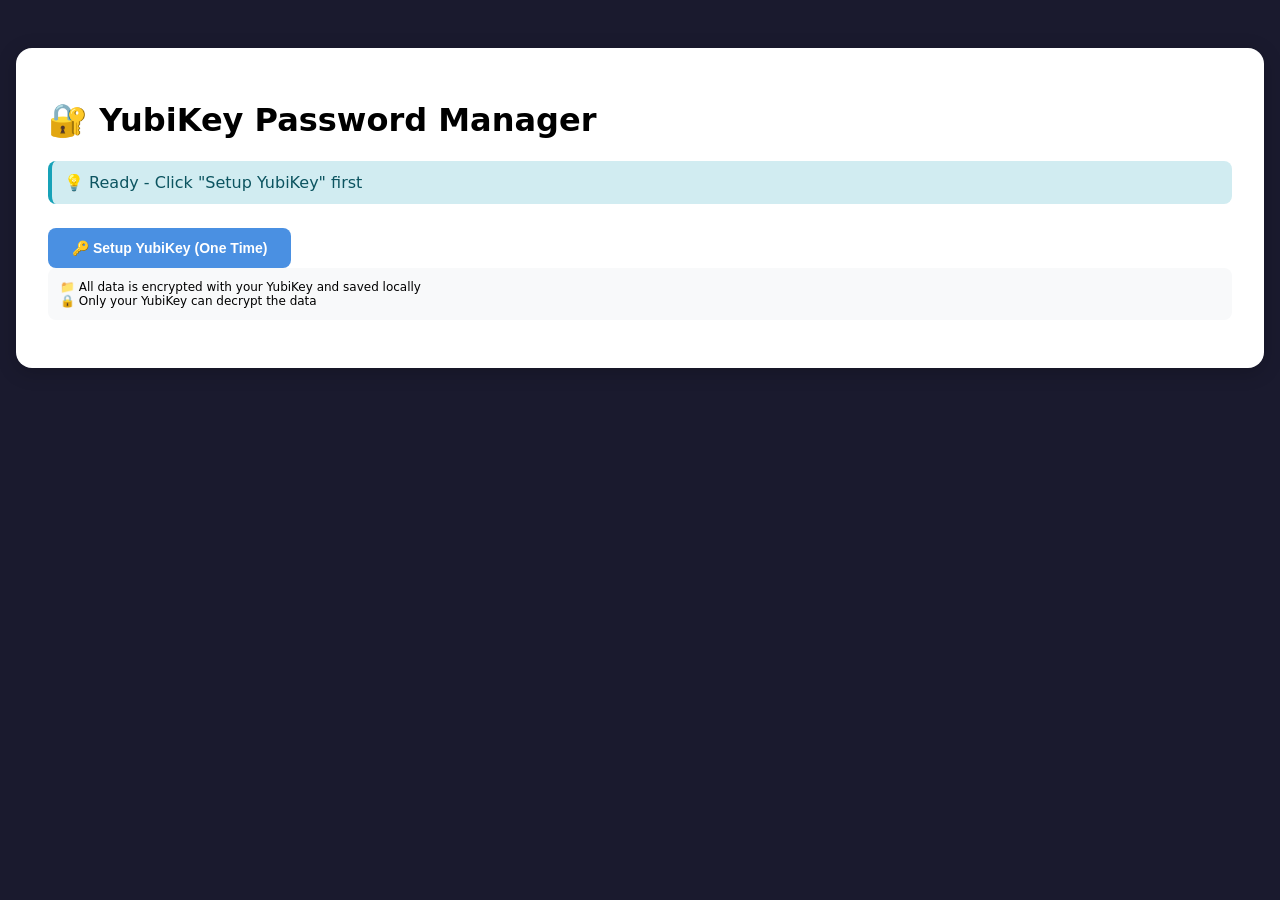
==== commit c3978f07: "Update index.html" ====
--- a/index.html
+++ b/index.html
@@ -3,29 +3,51 @@
 <head>
     <meta charset="UTF-8">
     <meta name="viewport" content="width=device-width, initial-scale=1.0">
-    <title>YubiKey File Encryption - Working Solution</title>
+    <title>YubiKey Password Manager - Encrypted Table</title>
     <style>
         body {
             font-family: system-ui, -apple-system, sans-serif;
-            max-width: 900px;
+            max-width: 1400px;
             margin: 2rem auto;
             padding: 1rem;
-            background: #f0f0f0;
+            background: #1a1a2e;
         }
         .container {
             background: white;
             border-radius: 16px;
             padding: 2rem;
-            box-shadow: 0 4px 20px rgba(0,0,0,0.1);
+            box-shadow: 0 4px 20px rgba(0,0,0,0.2);
+        }
+        table {
+            width: 100%;
+            border-collapse: collapse;
+            margin: 1rem 0;
+        }
+        th, td {
+            border: 1px solid #ddd;
+            padding: 12px;
+            text-align: left;
+            vertical-align: top;
+        }
+        th {
+            background: #4a90e2;
+            color: white;
+            font-weight: 600;
+        }
+        td {
+            background: #fafafa;
+        }
+        input, textarea {
+            width: 100%;
+            padding: 8px;
+            border: 1px solid #ddd;
+            border-radius: 4px;
+            font-family: monospace;
+            font-size: 13px;
         }
         textarea {
-            width: 100%;
-            height: 300px;
-            font-family: monospace;
-            padding: 1rem;
-            border: 2px solid #ddd;
-            border-radius: 8px;
-            font-size: 14px;
+            resize: vertical;
+            min-height: 60px;
         }
         button {
             padding: 0.75rem 1.5rem;
@@ -35,79 +57,336 @@
             cursor: pointer;
             font-size: 14px;
             font-weight: 600;
-            background: #4a90e2;
-            color: white;
-        }
-        button:hover { background: #357abd; transform: translateY(-1px); }
+            transition: all 0.2s;
+        }
+        button:hover { transform: translateY(-1px); opacity: 0.9; }
+        button:disabled { opacity: 0.5; cursor: not-allowed; transform: none; }
+        .btn-primary { background: #4a90e2; color: white; }
+        .btn-success { background: #28a745; color: white; }
+        .btn-warning { background: #ffc107; color: #333; }
+        .btn-danger { background: #dc3545; color: white; }
+        .btn-secondary { background: #6c757d; color: white; }
+        .btn-info { background: #17a2b8; color: white; }
         .status {
             padding: 0.75rem;
             margin: 1rem 0;
             border-radius: 8px;
-            background: #d1ecf1;
-            color: #0c5460;
-        }
-        .error { background: #f8d7da; color: #721c24; }
-        .success { background: #d4edda; color: #155724; }
-        .note {
-            background: #fff3cd;
-            padding: 1rem;
+            font-weight: 500;
+        }
+        .error { background: #f8d7da; color: #721c24; border-left: 4px solid #dc3545; }
+        .success { background: #d4edda; color: #155724; border-left: 4px solid #28a745; }
+        .info { background: #d1ecf1; color: #0c5460; border-left: 4px solid #17a2b8; }
+        .warning { background: #fff3cd; color: #856404; border-left: 4px solid #ffc107; }
+        .stats {
+            display: flex;
+            gap: 1rem;
+            margin-bottom: 1rem;
+            padding: 0.75rem;
+            background: #f8f9fa;
             border-radius: 8px;
-            margin-top: 1rem;
-            font-size: 13px;
-        }
-        input[type="file"] {
-            margin: 0.5rem 0;
+            font-size: 12px;
+            align-items: center;
+            flex-wrap: wrap;
+        }
+        .lock-indicator {
+            display: inline-flex;
+            align-items: center;
+            gap: 8px;
+            padding: 4px 12px;
+            border-radius: 20px;
+            font-weight: bold;
+        }
+        .lock-indicator.unlocked { background: #d4edda; color: #155724; }
+        .lock-indicator.locked { background: #f8d7da; color: #721c24; }
+        .delete-btn {
+            background: #dc3545;
+            color: white;
+            padding: 4px 8px;
+            font-size: 12px;
+            margin: 0;
+        }
+        .delete-btn:hover { background: #c82333; }
+        .add-row-btn {
+            margin: 1rem 0;
+        }
+        hr { margin: 20px 0; border: none; border-top: 2px solid #eee; }
+        .search-box {
+            margin: 1rem 0;
+            padding: 8px;
+            width: 300px;
+            border: 1px solid #ddd;
+            border-radius: 4px;
+        }
+        .table-wrapper {
+            overflow-x: auto;
+            max-height: 500px;
+            overflow-y: auto;
         }
     </style>
 </head>
 <body>
 <div class="container">
-    <h1>🔐 YubiKey File Encryptor</h1>
+    <h1>🔐 YubiKey Password Manager</h1>
     
-    <div id="status" class="status">💡 Ready - Using YubiKey OpenPGP</div>
+    <div id="status" class="status info">💡 Ready - Click "Setup YubiKey" first</div>
     
-    <h3>📝 Your Data</h3>
-    <textarea id="dataInput" placeholder="Write your secret data here..."></textarea>
-    
-    <div>
-        <button id="encryptBtn">🔒 Encrypt with YubiKey</button>
-        <button id="decryptBtn">🔓 Decrypt with YubiKey</button>
-        <button id="saveFileBtn">💾 Save Encrypted File</button>
-        <button id="loadFileBtn">📂 Load Encrypted File</button>
-        <input type="file" id="fileInput" style="display: none;">
+    <div id="setupSection">
+        <button id="setupBtn" class="btn-primary">🔑 Setup YubiKey (One Time)</button>
+        <div class="stats">
+            📁 All data is encrypted with your YubiKey and saved locally<br>
+            🔒 Only your YubiKey can decrypt the data
+        </div>
     </div>
     
-    <div class="note">
-        <strong>⚠️ Important Setup (One Time):</strong><br>
-        1. Install GnuPG: <code>brew install gnupg</code> (Mac) or <code>apt-get install gnupg</code> (Linux)<br>
-        2. Initialize YubiKey OpenPGP: <code>gpg --card-edit</code> then <code>admin</code> then <code>generate</code><br>
-        3. Or use the simpler method below (WebCrypto + YubiKey Challenge-Response)
+    <div id="managerSection" style="display: none;">
+        <div class="stats">
+            <div id="lockIndicator" class="lock-indicator locked">🔒 LOCKED</div>
+            <span>📊 Row count: <span id="rowCount">0</span></span>
+            <span>💾 Last saved: <span id="lastSaved">Never</span></span>
+            <input type="text" id="searchBox" class="search-box" placeholder="🔍 Search any field..." style="margin-left: auto;">
+        </div>
+        
+        <div class="table-wrapper">
+            <table id="dataTable">
+                <thead>
+                    <tr>
+                        <th style="width: 5%">ID</th>
+                        <th style="width: 25%">Site / Service</th>
+                        <th style="width: 60%">Security Methods (passwords, 2FA, backup codes, notes)</th>
+                        <th style="width: 10%">Actions</th>
+                    </tr>
+                </thead>
+                <tbody id="tableBody">
+                    <tr class="no-data">
+                        <td colspan="4" style="text-align: center; color: #999;">
+                            🔒 Unlock with YubiKey to view your encrypted data
+                        </td>
+                    </tr>
+                </tbody>
+            </table>
+        </div>
+        
+        <div>
+            <button id="addRowBtn" class="btn-success add-row-btn" disabled>➕ Add New Row</button>
+            <button id="unlockBtn" class="btn-success">🔓 Unlock with YubiKey</button>
+            <button id="saveBtn" class="btn-primary" disabled>💾 Save All to Local Storage</button>
+            <button id="lockBtn" class="btn-danger" disabled>🔒 Lock Device</button>
+            <button id="exportBtn" class="btn-secondary">📎 Export Backup</button>
+            <button id="importBtn" class="btn-secondary">📂 Import Backup</button>
+            <input type="file" id="fileInput" style="display: none;">
+        </div>
+        
+        <div class="stats" style="margin-top: 1rem; background: #e8f4f8;">
+            💡 <strong>Tips:</strong><br>
+            • Each row stores site name and security methods (passwords, 2FA codes, backup keys, etc.)<br>
+            • Click "Save All" after making changes - everything is encrypted with your YubiKey<br>
+            • Use search to filter rows across all fields<br>
+            • Export creates an encrypted backup file you can store elsewhere
+        </div>
     </div>
 </div>
 
 <script>
-    // This uses the browser's built-in crypto with a YubiKey-derived key
-    // The key is derived from a challenge that requires YubiKey touch
-    
-    class YubiKeyCrypto {
+    class YubiKeyPasswordManager {
         constructor() {
             this.encryptionKey = null;
             this.credentialId = null;
+            this.isUnlocked = false;
+            this.dbName = 'YubiKeyPasswordManager';
+            this.storeName = 'encryptedData';
+            this.db = null;
+            this.data = []; // Array to hold all rows
+            this.nextId = 1;
+            this.filteredData = [];
+            this.searchTerm = '';
+            
+            this.initDatabase();
+        }
+        
+        async initDatabase() {
+            return new Promise((resolve, reject) => {
+                const request = indexedDB.open(this.dbName, 2);
+                
+                request.onupgradeneeded = (event) => {
+                    const db = event.target.result;
+                    if (!db.objectStoreNames.contains(this.storeName)) {
+                        db.createObjectStore(this.storeName, { keyPath: 'id' });
+                    }
+                };
+                
+                request.onsuccess = (event) => {
+                    this.db = event.target.result;
+                    resolve();
+                };
+                
+                request.onerror = (event) => {
+                    console.error('IndexedDB error:', event);
+                    resolve();
+                };
+            });
+        }
+        
+        showStatus(msg, type = 'info') {
+            const statusDiv = document.getElementById('status');
+            statusDiv.textContent = msg;
+            statusDiv.className = `status ${type}`;
+            setTimeout(() => {
+                if (document.getElementById('status').textContent === msg) {
+                    statusDiv.style.opacity = '0.7';
+                }
+            }, 4000);
+        }
+        
+        updateUI() {
+            const lockIndicator = document.getElementById('lockIndicator');
+            const saveBtn = document.getElementById('saveBtn');
+            const lockBtn = document.getElementById('lockBtn');
+            const addRowBtn = document.getElementById('addRowBtn');
+            
+            if (this.isUnlocked && this.encryptionKey) {
+                lockIndicator.className = 'lock-indicator unlocked';
+                lockIndicator.innerHTML = '🔓 UNLOCKED';
+                saveBtn.disabled = false;
+                lockBtn.disabled = false;
+                addRowBtn.disabled = false;
+            } else {
+                lockIndicator.className = 'lock-indicator locked';
+                lockIndicator.innerHTML = '🔒 LOCKED';
+                saveBtn.disabled = true;
+                lockBtn.disabled = true;
+                addRowBtn.disabled = true;
+            }
+            
+            this.renderTable();
+        }
+        
+        renderTable() {
+            const tbody = document.getElementById('tableBody');
+            if (!tbody) return;
+            
+            // Apply search filter
+            let displayData = this.data;
+            if (this.searchTerm) {
+                const term = this.searchTerm.toLowerCase();
+                displayData = this.data.filter(row => 
+                    row.site.toLowerCase().includes(term) || 
+                    row.methods.toLowerCase().includes(term) ||
+                    row.id.toString().includes(term)
+                );
+                this.filteredData = displayData;
+            } else {
+                this.filteredData = this.data;
+            }
+            
+            document.getElementById('rowCount').innerText = this.filteredData.length;
+            
+            if (this.filteredData.length === 0) {
+                tbody.innerHTML = `
+                    <tr class="no-data">
+                        <td colspan="4" style="text-align: center; color: #999;">
+                            ${this.searchTerm ? 'No matching rows found' : 'No data. Click "Add New Row" to get started.'}
+                        </td>
+                    </tr>
+                `;
+                return;
+            }
+            
+            tbody.innerHTML = this.filteredData.map(row => `
+                <tr data-id="${row.id}">
+                    <td>${row.id}</td>
+                    <td>
+                        <input type="text" class="site-input" value="${this.escapeHtml(row.site)}" 
+                               data-id="${row.id}" data-field="site" placeholder="e.g., Google, GitHub, Bank">
+                    </td>
+                    <td>
+                        <textarea class="methods-textarea" data-id="${row.id}" data-field="methods" 
+                                  placeholder="Password: ...&#10;2FA Secret: ...&#10;Backup Codes: ...&#10;Notes: ...">${this.escapeHtml(row.methods)}</textarea>
+                    </td>
+                    <td style="text-align: center;">
+                        <button class="delete-btn" data-id="${row.id}" onclick="app.deleteRow(${row.id})">🗑️ Delete</button>
+                    </td>
+                </tr>
+            `).join('');
+            
+            // Attach event listeners to inputs
+            document.querySelectorAll('.site-input').forEach(input => {
+                input.addEventListener('change', (e) => {
+                    const id = parseInt(e.target.dataset.id);
+                    const row = this.data.find(r => r.id === id);
+                    if (row) row.site = e.target.value;
+                });
+            });
+            
+            document.querySelectorAll('.methods-textarea').forEach(textarea => {
+                textarea.addEventListener('change', (e) => {
+                    const id = parseInt(e.target.dataset.id);
+                    const row = this.data.find(r => r.id === id);
+                    if (row) row.methods = e.target.value;
+                });
+            });
+        }
+        
+        escapeHtml(str) {
+            if (!str) return '';
+            return str.replace(/[&<>]/g, function(m) {
+                if (m === '&') return '&amp;';
+                if (m === '<') return '&lt;';
+                if (m === '>') return '&gt;';
+                return m;
+            });
+        }
+        
+        addRow() {
+            if (!this.isUnlocked) {
+                this.showStatus('❌ Please unlock with YubiKey first', 'error');
+                return;
+            }
+            
+            const newId = this.nextId++;
+            this.data.push({
+                id: newId,
+                site: '',
+                methods: ''
+            });
+            
+            this.renderTable();
+            this.showStatus(`✅ Added new row (ID: ${newId})`, 'success');
+        }
+        
+        deleteRow(id) {
+            if (!this.isUnlocked) {
+                this.showStatus('❌ Please unlock with YubiKey first', 'error');
+                return;
+            }
+            
+            if (confirm(`Delete row ID ${id}?`)) {
+                this.data = this.data.filter(row => row.id !== id);
+                this.renderTable();
+                this.showStatus(`🗑️ Deleted row ${id}`, 'success');
+            }
         }
         
         async setupYubiKey() {
             try {
-                // Create a credential that will be used for encryption
+                if (localStorage.getItem('yubikey_credential_id')) {
+                    this.showStatus('✅ YubiKey already setup! Click "Unlock" to access your data.', 'success');
+                    document.getElementById('setupSection').style.display = 'none';
+                    document.getElementById('managerSection').style.display = 'block';
+                    return true;
+                }
+                
+                this.showStatus('🔐 Touch your YubiKey to setup encryption...', 'info');
+                
                 const challenge = crypto.getRandomValues(new Uint8Array(32));
                 const userId = crypto.randomUUID();
                 
                 const publicKeyOptions = {
                     challenge: challenge,
-                    rp: { name: "YubiKey Encryptor", id: window.location.hostname || "localhost" },
+                    rp: { name: "YubiKey Password Manager", id: window.location.hostname || "localhost" },
                     user: {
                         id: new TextEncoder().encode(userId),
-                        name: "encryptor-user",
-                        displayName: "Encryptor"
+                        name: "password-manager",
+                        displayName: "YubiKey User"
                     },
                     pubKeyCredParams: [{ alg: -7, type: "public-key" }],
                     authenticatorSelection: {
@@ -121,39 +400,42 @@
                 this.credentialId = Array.from(new Uint8Array(credential.rawId));
                 localStorage.setItem('yubikey_credential_id', JSON.stringify(this.credentialId));
                 
-                // Derive encryption key from credential ID
-                await this.deriveKey();
+                await this.deriveStableKey();
+                
+                this.showStatus('✅ YubiKey setup complete! Click "Unlock" to start.', 'success');
+                document.getElementById('setupSection').style.display = 'none';
+                document.getElementById('managerSection').style.display = 'block';
+                this.updateUI();
                 
                 return true;
             } catch (err) {
                 console.error(err);
+                this.showStatus(`❌ Setup failed: ${err.message}`, 'error');
                 return false;
             }
         }
         
-        async deriveKey() {
-            // Use the credential ID to derive a stable encryption key
-            const credId = this.credentialId || JSON.parse(localStorage.getItem('yubikey_credential_id') || '[]');
-            if (credId.length === 0) return null;
-            
-            const credIdBytes = new Uint8Array(credId);
-            const salt = new TextEncoder().encode("YubiKeyFileEncryptor2024");
+        async deriveStableKey() {
+            const storedCredId = JSON.parse(localStorage.getItem('yubikey_credential_id') || '[]');
+            if (storedCredId.length === 0) return null;
+            
+            const credIdBytes = new Uint8Array(storedCredId);
+            const salt = new TextEncoder().encode("YubiKeyPasswordManager2025");
             const combined = new Uint8Array(credIdBytes.length + salt.length);
             combined.set(credIdBytes, 0);
             combined.set(salt, credIdBytes.length);
             
             const keyMaterial = await crypto.subtle.digest('SHA-256', combined);
-            const key = await crypto.subtle.importKey('raw', keyMaterial, { name: 'AES-GCM' }, false, ['encrypt', 'decrypt']);
-            
-            this.encryptionKey = key;
-            return key;
+            this.encryptionKey = await crypto.subtle.importKey('raw', keyMaterial, { name: 'AES-GCM' }, false, ['encrypt', 'decrypt']);
+            
+            return this.encryptionKey;
         }
         
         async authenticate() {
             try {
                 const storedCredId = JSON.parse(localStorage.getItem('yubikey_credential_id') || '[]');
                 if (storedCredId.length === 0) {
-                    throw new Error('No YubiKey registered');
+                    throw new Error('No YubiKey found. Run setup first.');
                 }
                 
                 const challenge = crypto.getRandomValues(new Uint8Array(32));
@@ -170,39 +452,43 @@
                     userVerification: "required"
                 };
                 
-                // This requires YubiKey touch
                 await navigator.credentials.get({ publicKey: requestOptions });
-                
-                // Derive the key after successful authentication
-                await this.deriveKey();
+                await this.deriveStableKey();
+                this.isUnlocked = true;
+                this.updateUI();
                 
                 return true;
             } catch (err) {
                 console.error(err);
+                this.isUnlocked = false;
+                this.updateUI();
                 return false;
             }
         }
         
-        async encrypt(text) {
-            if (!this.encryptionKey) await this.deriveKey();
+        async encryptData(data) {
+            if (!this.encryptionKey) await this.deriveStableKey();
             if (!this.encryptionKey) throw new Error('No encryption key');
             
             const encoder = new TextEncoder();
             const iv = crypto.getRandomValues(new Uint8Array(12));
+            const jsonStr = JSON.stringify(data);
             const encrypted = await crypto.subtle.encrypt(
                 { name: 'AES-GCM', iv: iv },
                 this.encryptionKey,
-                encoder.encode(text)
+                encoder.encode(jsonStr)
             );
             
             return {
                 iv: Array.from(iv),
-                data: Array.from(new Uint8Array(encrypted))
+                data: Array.from(new Uint8Array(encrypted)),
+                timestamp: Date.now(),
+                version: '2.0'
             };
         }
         
-        async decrypt(encryptedData) {
-            if (!this.encryptionKey) await this.deriveKey();
+        async decryptData(encryptedData) {
+            if (!this.encryptionKey) await this.deriveStableKey();
             if (!this.encryptionKey) throw new Error('No encryption key');
             
             const decoder = new TextDecoder();
@@ -215,107 +501,239 @@
                 data
             );
             
-            return decoder.decode(decrypted);
+            const jsonStr = decoder.decode(decrypted);
+            return JSON.parse(jsonStr);
+        }
+        
+        async saveToLocalStorage() {
+            if (!this.isUnlocked) {
+                this.showStatus('❌ Please unlock with YubiKey first', 'error');
+                return false;
+            }
+            
+            try {
+                // Prepare data for saving (remove any temporary fields)
+                const saveData = {
+                    rows: this.data,
+                    nextId: this.nextId,
+                    version: '1.0',
+                    savedAt: Date.now()
+                };
+                
+                const encrypted = await this.encryptData(saveData);
+                
+                // Save to IndexedDB
+                await this.saveToIndexedDB(encrypted);
+                
+                // Backup to localStorage
+                localStorage.setItem('yubikey_password_backup', JSON.stringify(encrypted));
+                
+                document.getElementById('lastSaved').innerText = new Date().toLocaleTimeString();
+                this.showStatus(`💾 Saved ${this.data.length} rows to encrypted local storage!`, 'success');
+                return true;
+            } catch (err) {
+                console.error(err);
+                this.showStatus(`❌ Save failed: ${err.message}`, 'error');
+                return false;
+            }
+        }
+        
+        async saveToIndexedDB(data) {
+            if (!this.db) await this.initDatabase();
+            
+            return new Promise((resolve, reject) => {
+                if (!this.db) {
+                    resolve(false);
+                    return;
+                }
+                
+                const transaction = this.db.transaction([this.storeName], 'readwrite');
+                const store = transaction.objectStore(this.storeName);
+                const request = store.put({ id: 'main', data: data, updated: Date.now() });
+                
+                request.onsuccess = () => resolve(true);
+                request.onerror = () => {
+                    console.error('IndexedDB save error:', request.error);
+                    resolve(false);
+                };
+            });
+        }
+        
+        async loadFromLocalStorage() {
+            try {
+                let encryptedData = null;
+                
+                // Try IndexedDB first
+                if (this.db) {
+                    encryptedData = await this.loadFromIndexedDB();
+                }
+                
+                // Try localStorage as fallback
+                if (!encryptedData) {
+                    const stored = localStorage.getItem('yubikey_password_backup');
+                    if (stored) encryptedData = JSON.parse(stored);
+                }
+                
+                if (!encryptedData) {
+                    return null;
+                }
+                
+                const decrypted = await this.decryptData(encryptedData);
+                return decrypted;
+            } catch (err) {
+                console.error(err);
+                return null;
+            }
+        }
+        
+        async loadFromIndexedDB() {
+            return new Promise((resolve, reject) => {
+                if (!this.db) {
+                    resolve(null);
+                    return;
+                }
+                
+                const transaction = this.db.transaction([this.storeName], 'readonly');
+                const store = transaction.objectStore(this.storeName);
+                const request = store.get('main');
+                
+                request.onsuccess = () => {
+                    resolve(request.result ? request.result.data : null);
+                };
+                request.onerror = () => {
+                    console.error('IndexedDB load error:', request.error);
+                    resolve(null);
+                };
+            });
+        }
+        
+        async unlockAndLoad() {
+            this.showStatus('🔓 Touch your YubiKey to unlock...', 'info');
+            
+            const auth = await this.authenticate();
+            if (!auth) {
+                this.showStatus('❌ Authentication failed - make sure you touch your YubiKey', 'error');
+                return false;
+            }
+            
+            this.showStatus('🔓 Loading your encrypted data...', 'info');
+            const decryptedData = await this.loadFromLocalStorage();
+            
+            if (decryptedData && decryptedData.rows) {
+                this.data = decryptedData.rows;
+                this.nextId = decryptedData.nextId || Math.max(...decryptedData.rows.map(r => r.id), 0) + 1;
+                this.showStatus(`✅ Loaded ${this.data.length} rows!`, 'success');
+            } else {
+                // Initialize with sample data if empty
+                this.data = [
+                    { id: 1, site: 'Google', methods: 'Password: MySecurePass123\n2FA: Enabled\nBackup codes: saved in safe' },
+                    { id: 2, site: 'GitHub', methods: 'Password: ghp_xxxxxx\nSSH key: ~/.ssh/id_rsa\n2FA: YubiKey' }
+                ];
+                this.nextId = 3;
+                this.showStatus('ℹ️ No saved data found. Starting with sample rows.', 'info');
+            }
+            
+            this.renderTable();
+            return true;
+        }
+        
+        lock() {
+            this.isUnlocked = false;
+            this.encryptionKey = null;
+            this.data = [];
+            this.filteredData = [];
+            
+            this.renderTable();
+            this.updateUI();
+            this.showStatus('🔒 Device locked. Click "Unlock" and touch YubiKey to access your data again.', 'warning');
+        }
+        
+        async exportBackup() {
+            const stored = localStorage.getItem('yubikey_password_backup');
+            if (!stored) {
+                // Try IndexedDB
+                const indexedData = await this.loadFromIndexedDB();
+                if (!indexedData) {
+                    this.showStatus('No saved data to export', 'warning');
+                    return;
+                }
+                var exportData = indexedData;
+            } else {
+                var exportData = JSON.parse(stored);
+            }
+            
+            const blob = new Blob([JSON.stringify(exportData, null, 2)], { type: 'application/json' });
+            const url = URL.createObjectURL(blob);
+            const a = document.createElement('a');
+            a.href = url;
+            a.download = `yubikey_password_backup_${Date.now()}.enc`;
+            a.click();
+            URL.revokeObjectURL(url);
+            this.showStatus('📎 Backup exported!', 'success');
+        }
+        
+        async importBackup(file) {
+            if (!this.isUnlocked) {
+                this.showStatus('❌ Please unlock with YubiKey first', 'error');
+                return;
+            }
+            
+            try {
+                const text = await file.text();
+                const encrypted = JSON.parse(text);
+                
+                if (!encrypted.iv || !encrypted.data) {
+                    throw new Error('Invalid backup file');
+                }
+                
+                // Verify it can be decrypted
+                const decrypted = await this.decryptData(encrypted);
+                if (!decrypted || !decrypted.rows) {
+                    throw new Error('Cannot decrypt - wrong YubiKey or corrupted file');
+                }
+                
+                // Save to both locations
+                await this.saveToIndexedDB(encrypted);
+                localStorage.setItem('yubikey_password_backup', JSON.stringify(encrypted));
+                
+                // Update current data
+                this.data = decrypted.rows;
+                this.nextId = decrypted.nextId || Math.max(...decrypted.rows.map(r => r.id), 0) + 1;
+                this.renderTable();
+                
+                this.showStatus(`📂 Imported ${this.data.length} rows successfully!`, 'success');
+            } catch (err) {
+                this.showStatus(`Import failed: ${err.message}`, 'error');
+            }
+        }
+        
+        searchTable() {
+            const searchBox = document.getElementById('searchBox');
+            this.searchTerm = searchBox.value;
+            this.renderTable();
         }
     }
     
-    const yubiCrypto = new YubiKeyCrypto();
-    let currentEncryptedData = null;
+    // Initialize
+    const app = new YubiKeyPasswordManager();
+    window.app = app; // Make accessible to inline onclick
     
-    function showStatus(msg, isError = false) {
-        const statusDiv = document.getElementById('status');
-        statusDiv.textContent = msg;
-        statusDiv.className = isError ? 'status error' : 'status success';
-        setTimeout(() => {
-            if (document.getElementById('status').textContent === msg) {
-                statusDiv.className = 'status';
-            }
-        }, 3000);
-    }
+    document.getElementById('setupBtn').onclick = () => app.setupYubiKey();
+    document.getElementById('unlockBtn').onclick = () => app.unlockAndLoad();
+    document.getElementById('saveBtn').onclick = () => app.saveToLocalStorage();
+    document.getElementById('lockBtn').onclick = () => app.lock();
+    document.getElementById('addRowBtn').onclick = () => app.addRow();
+    document.getElementById('exportBtn').onclick = () => app.exportBackup();
+    document.getElementById('searchBox').oninput = () => app.searchTable();
     
-    document.getElementById('encryptBtn').onclick = async () => {
-        const data = document.getElementById('dataInput').value;
-        if (!data) {
-            showStatus('Please enter some data to encrypt', true);
-            return;
-        }
-        
-        try {
-            showStatus('🔐 Touch your YubiKey to encrypt...');
-            const auth = await yubiCrypto.authenticate();
-            if (!auth) throw new Error('Authentication failed');
-            
-            currentEncryptedData = await yubiCrypto.encrypt(data);
-            showStatus('✅ Data encrypted with YubiKey! Click "Save Encrypted File" to save it.');
-        } catch (err) {
-            showStatus(`Error: ${err.message}`, true);
-        }
-    };
-    
-    document.getElementById('decryptBtn').onclick = async () => {
-        if (!currentEncryptedData) {
-            showStatus('No encrypted data loaded. Load a file first.', true);
-            return;
-        }
-        
-        try {
-            showStatus('🔓 Touch your YubiKey to decrypt...');
-            const auth = await yubiCrypto.authenticate();
-            if (!auth) throw new Error('Authentication failed');
-            
-            const decrypted = await yubiCrypto.decrypt(currentEncryptedData);
-            document.getElementById('dataInput').value = decrypted;
-            showStatus('✅ Data decrypted successfully!');
-        } catch (err) {
-            showStatus(`Decryption failed: ${err.message}`, true);
-        }
-    };
-    
-    document.getElementById('saveFileBtn').onclick = () => {
-        if (!currentEncryptedData) {
-            showStatus('No encrypted data to save. Encrypt something first.', true);
-            return;
-        }
-        
-        const dataStr = JSON.stringify(currentEncryptedData);
-        const blob = new Blob([dataStr], { type: 'application/json' });
-        const url = URL.createObjectURL(blob);
-        const a = document.createElement('a');
-        a.href = url;
-        a.download = `encrypted_${Date.now()}.yubi`;
-        a.click();
-        URL.revokeObjectURL(url);
-        showStatus('File saved!');
-    };
-    
-    document.getElementById('loadFileBtn').onclick = () => {
-        document.getElementById('fileInput').click();
-    };
-    
-    document.getElementById('fileInput').onchange = async (e) => {
-        const file = e.target.files[0];
-        if (!file) return;
-        
-        const reader = new FileReader();
-        reader.onload = async (event) => {
-            try {
-                currentEncryptedData = JSON.parse(event.target.result);
-                showStatus('File loaded. Click "Decrypt" and touch your YubiKey to read it.');
-            } catch (err) {
-                showStatus('Invalid encrypted file', true);
-            }
-        };
-        reader.readAsText(file);
-    };
-    
-    // Auto-initialize
-    if (!localStorage.getItem('yubikey_credential_id')) {
-        showStatus('⚠️ First time setup: Click anywhere and touch YubiKey to register', false);
-        document.body.onclick = async () => {
-            const success = await yubiCrypto.setupYubiKey();
-            if (success) {
-                showStatus('✅ YubiKey registered! You can now encrypt/decrypt files.');
-                document.body.onclick = null;
+    const importBtn = document.getElementById('importBtn');
+    const fileInput = document.getElementById('fileInput');
+    if (importBtn && fileInput) {
+        importBtn.onclick = () => fileInput.click();
+        fileInput.onchange = async (e) => {
+            if (e.target.files[0]) {
+                await app.importBackup(e.target.files[0]);
+                fileInput.value = '';
             }
         };
     }
